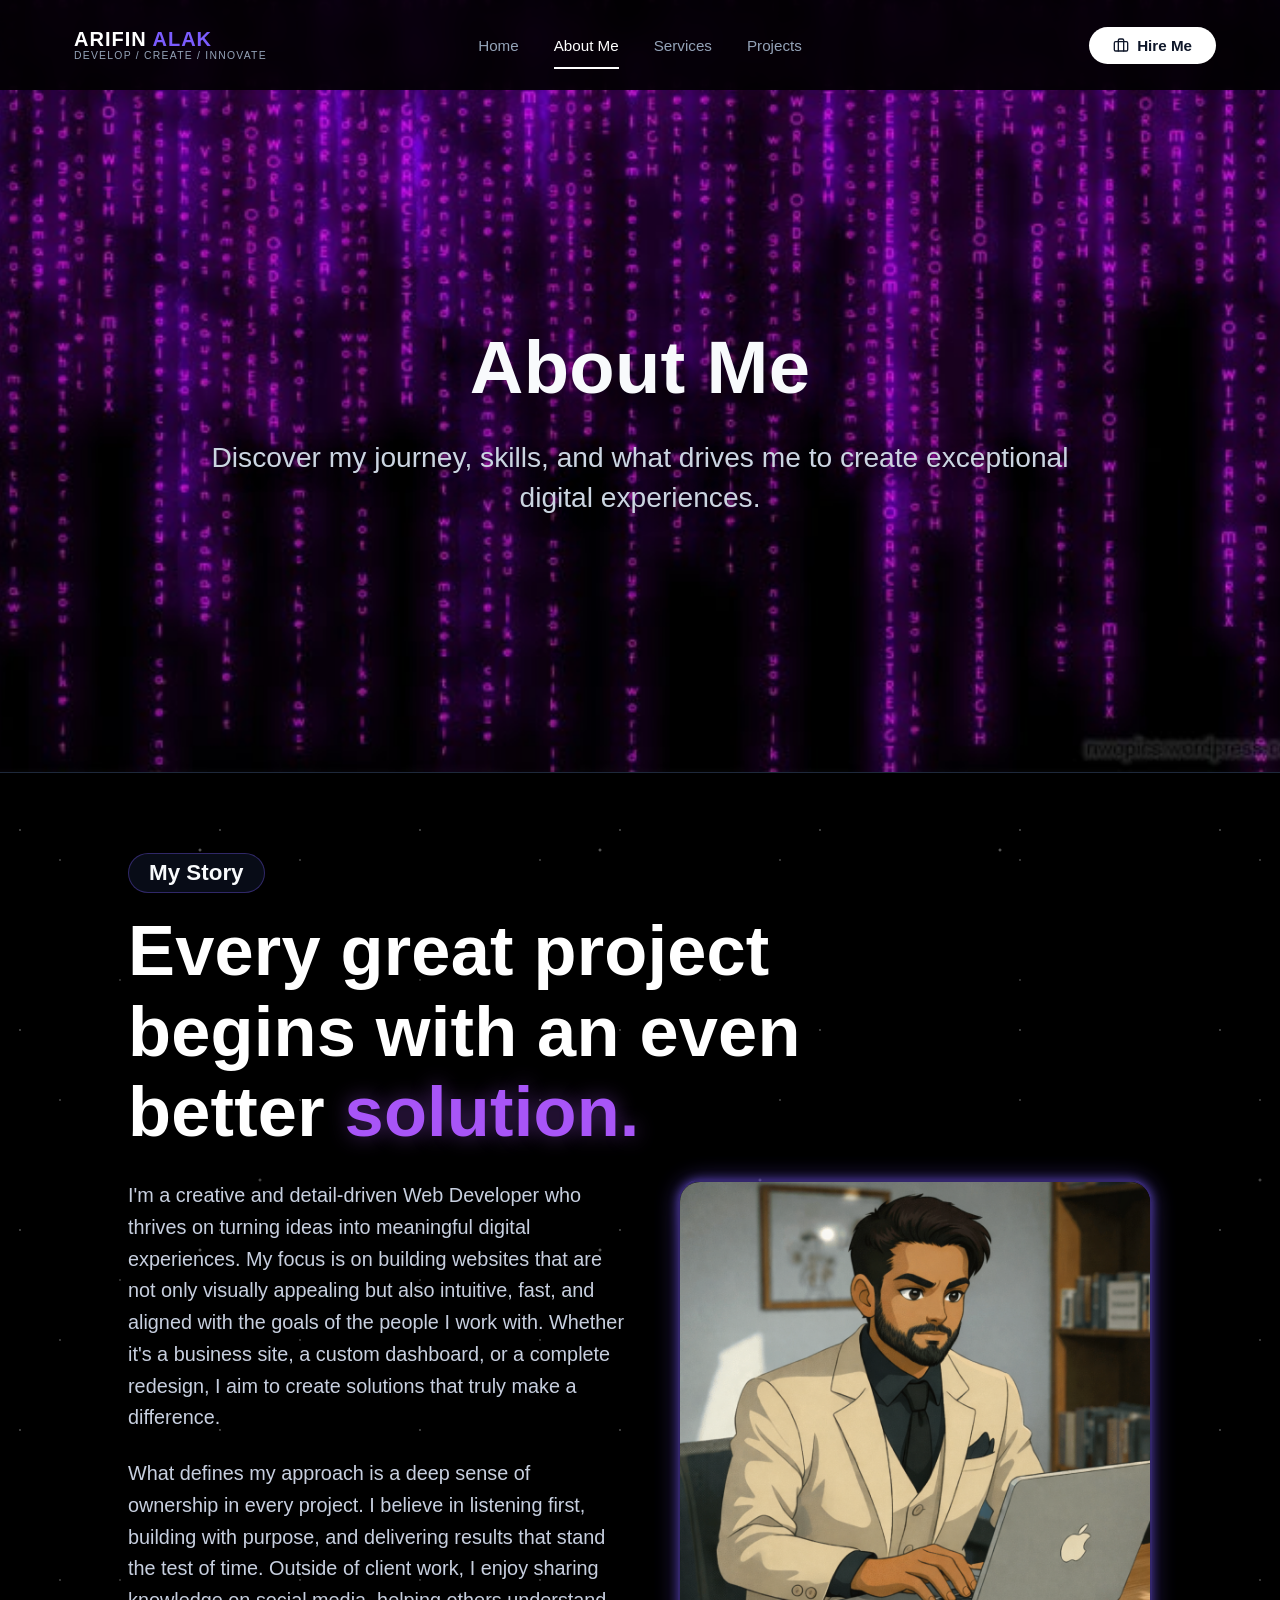
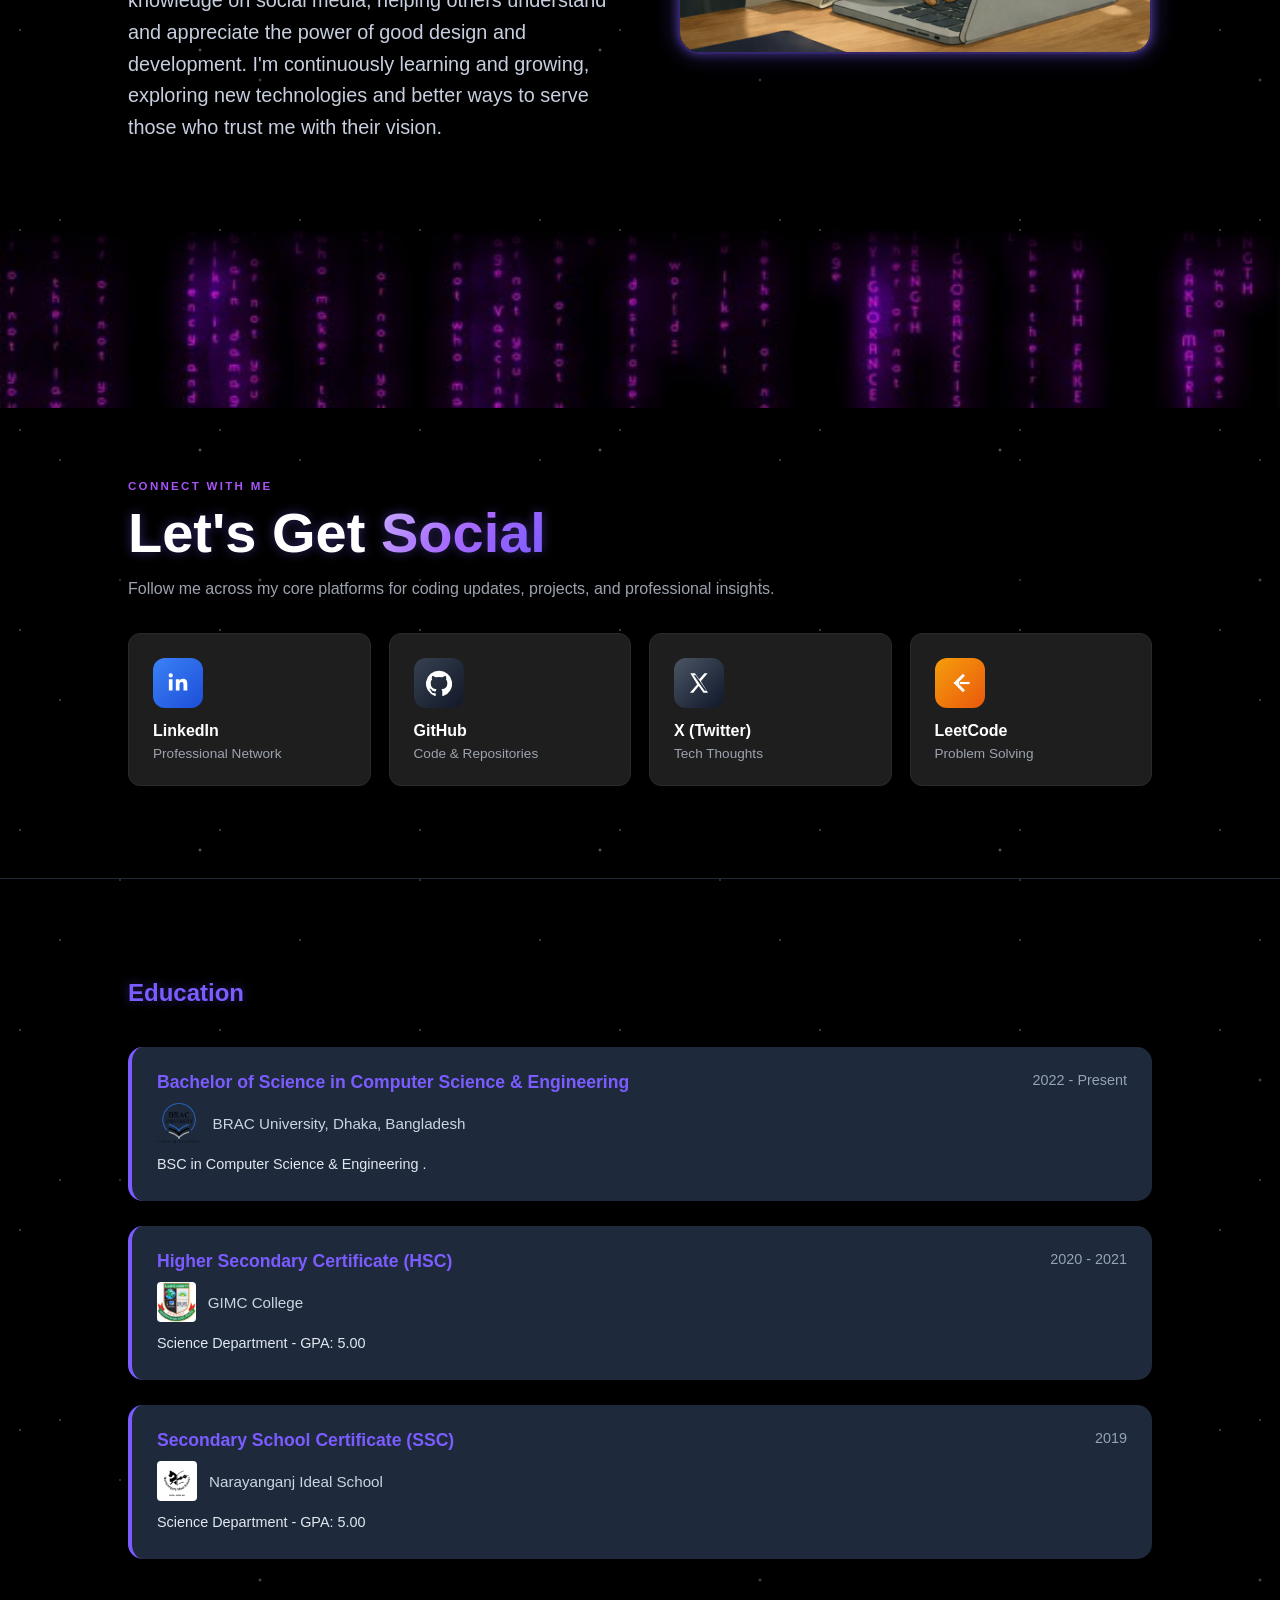
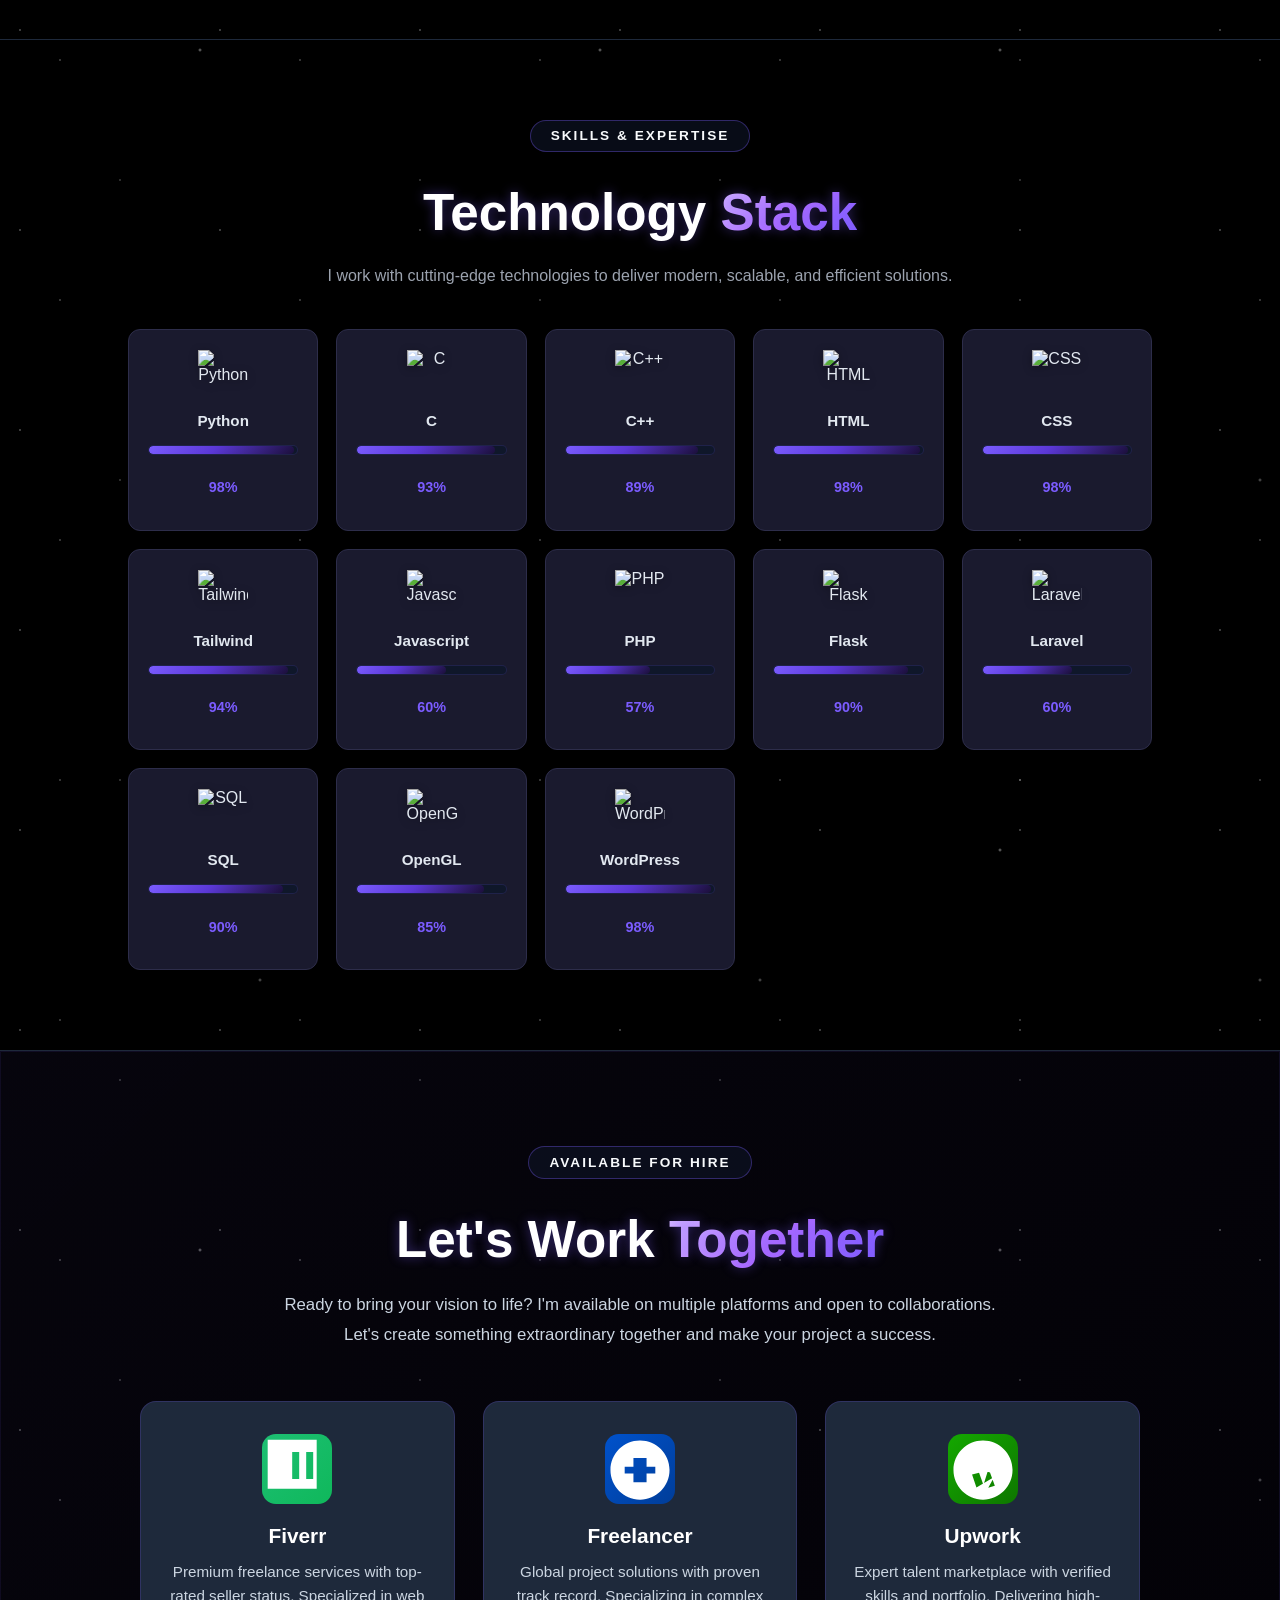
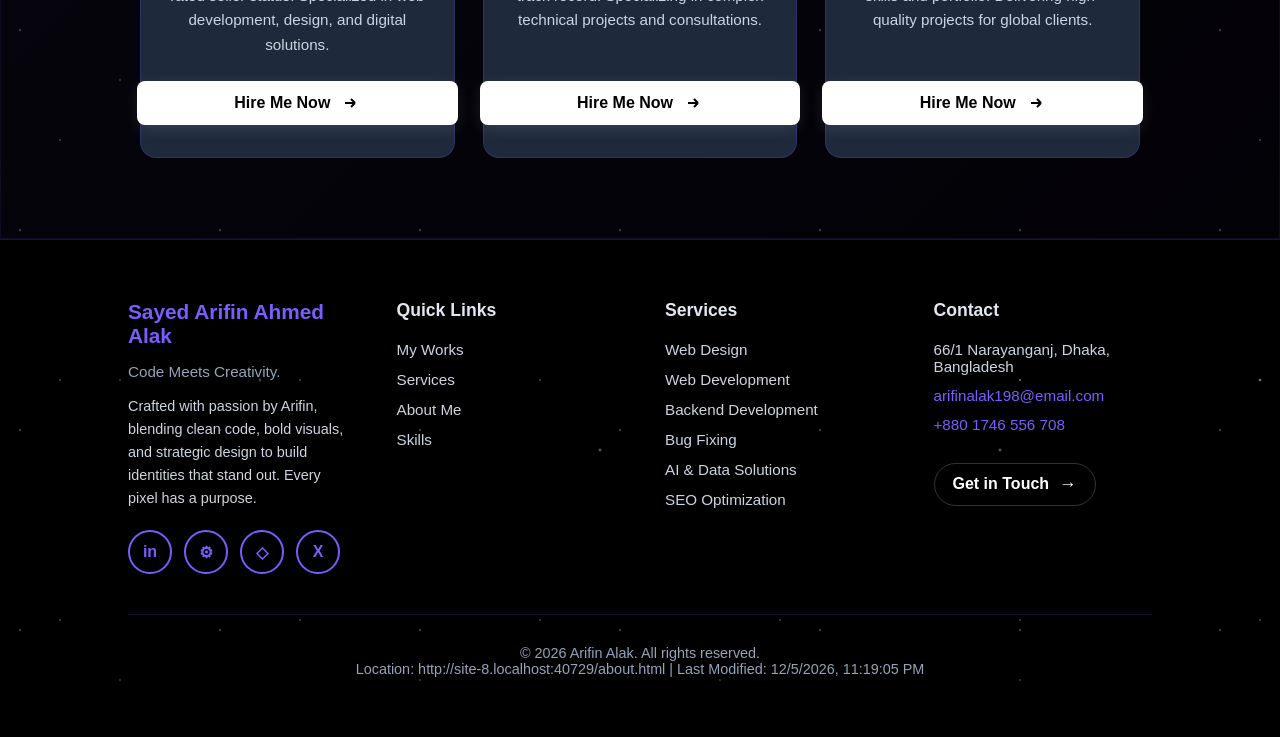
==== about.html @ c5093400 "About me Nav bar fix" ====
<!DOCTYPE html>
<html lang="en">
<head>
    <meta charset="UTF-8">
    <meta name="viewport" content="width=device-width, initial-scale=1.0">
    <title>About Me | Arifin Alak</title>
    <link rel="stylesheet" href="style.css">
</head>

<body>

<header>
    <div class="nav-container">
        <div class="nav-left">
            <a href="index.html" class="logo-link">
                    <div class="nav-brand-text">
                        <span class="nav-brand-name">ARIFIN <span style="color: var(--accent-1);">ALAK</span></span>
                        <span class="nav-brand-tagline">DEVELOP / CREATE / INNOVATE</span>
                    </div>
            </a>
        </div>
        <nav class="nav-center" id="main-nav">
            <a href="index.html#home">Home</a>
            <a href="about.html" class="active">About Me</a>
            <a href="index.html#services">Services</a>
            <a href="projects.html">Projects</a>
            <a href="https://www.fiverr.com/arifinalak" target="_blank" class="hire-me-btn mobile-hire-btn">
                <svg width="16" height="16" viewBox="0 0 24 24" fill="none" stroke="currentColor" stroke-width="2" stroke-linecap="round" stroke-linejoin="round"><rect x="2" y="7" width="20" height="14" rx="2" ry="2"></rect><path d="M16 21V5a2 2 0 0 0-2-2h-4a2 2 0 0 0-2 2v16"></path></svg>
                Hire Me
            </a>
        </nav>
        <div class="nav-right">
            <a href="https://www.fiverr.com/arifinalak" target="_blank" class="hire-me-btn">
                <svg width="16" height="16" viewBox="0 0 24 24" fill="none" stroke="currentColor" stroke-width="2" stroke-linecap="round" stroke-linejoin="round"><rect x="2" y="7" width="20" height="14" rx="2" ry="2"></rect><path d="M16 21V5a2 2 0 0 0-2-2h-4a2 2 0 0 0-2 2v16"></path></svg>
                Hire Me
            </a>
        </div>
        <button class="hamburger" id="hamburger" aria-label="Toggle menu">
            <span></span>
            <span></span>
            <span></span>
        </button>
    </div>
</header>

<section class="about-hero" id="about-hero">
    <div class="about-hero-content">
        <h1>About Me</h1>
        <p>Discover my journey, skills, and what drives me to create exceptional digital experiences.</p>
    </div>
</section>

<section class="about" id="about-page">
    <p class="story-label">My Story</p>
    <h2 class="story-title">Every great project begins with an even better <span class="story-highlight">solution.</span></h2>
    <div class="about-content">
        <div class="about-text">
            <p class="story-copy">I'm a creative and detail-driven Web Developer who thrives on turning ideas into meaningful digital experiences. My focus is on building websites that are not only visually appealing but also intuitive, fast, and aligned with the goals of the people I work with. Whether it's a business site, a custom dashboard, or a complete redesign, I aim to create solutions that truly make a difference.</p>

            <p class="story-copy">What defines my approach is a deep sense of ownership in every project. I believe in listening first, building with purpose, and delivering results that stand the test of time. Outside of client work, I enjoy sharing knowledge on social media, helping others understand and appreciate the power of good design and development. I'm continuously learning and growing, exploring new technologies and better ways to serve those who trust me with their vision.</p>
        </div>

        <div class="about-image">
            <img src="potfolio pic/about_me_pic.png" alt="About me">
        </div>
    </div>
</section>

<section id="social-links" class="social-links-section">
    <p class="social-links-subtitle">CONNECT WITH ME</p>
    <h2 class="social-links-heading">Let's Get <span class="social-links-highlight">Social</span></h2>
    <p class="social-links-description">Follow me across my core platforms for coding updates, projects, and professional insights.</p>

    <div class="social-links-grid">
        <a href="https://www.linkedin.com/in/sayed-arifin-ahmed-alak-68a205397/" target="_blank" rel="noopener noreferrer" class="social-link-card linkedin-link" aria-label="LinkedIn profile link">
            <span class="social-link-icon" aria-hidden="true">
                <svg viewBox="0 0 24 24" role="img" focusable="false">
                    <path d="M6.94 8.5H3.56V19h3.38V8.5zM5.25 7.03a1.96 1.96 0 1 0 0-3.92 1.96 1.96 0 0 0 0 3.92zM20.44 19h-3.38v-5.1c0-1.22-.02-2.79-1.7-2.79-1.7 0-1.96 1.33-1.96 2.7V19H10V8.5h3.24v1.43h.05c.45-.85 1.56-1.74 3.22-1.74 3.44 0 4.08 2.26 4.08 5.2V19z" />
                </svg>
            </span>
            <h3>LinkedIn</h3>
            <p>Professional Network</p>
        </a>

        <a href="https://github.com/arifinalak" target="_blank" rel="noopener noreferrer" class="social-link-card github-link" aria-label="GitHub profile link">
            <span class="social-link-icon" aria-hidden="true">
                <svg viewBox="0 0 24 24" role="img" focusable="false">
                    <path d="M12 .6a12 12 0 0 0-3.8 23.38c.6.12.82-.26.82-.58l-.01-2.04c-3.34.72-4.04-1.61-4.04-1.61-.54-1.39-1.34-1.76-1.34-1.76-1.1-.75.08-.74.08-.74 1.2.08 1.84 1.25 1.84 1.25 1.08 1.84 2.83 1.31 3.52 1 .11-.78.42-1.31.76-1.62-2.67-.3-5.47-1.33-5.47-5.92 0-1.31.46-2.37 1.24-3.2-.13-.3-.54-1.53.12-3.2 0 0 1.01-.32 3.3 1.23a11.3 11.3 0 0 1 6 0c2.28-1.55 3.3-1.22 3.3-1.22.66 1.66.25 2.89.12 3.2.77.83 1.24 1.89 1.24 3.2 0 4.6-2.8 5.61-5.48 5.91.43.37.81 1.1.81 2.24l-.01 3.31c0 .32.22.7.82.58A12 12 0 0 0 12 .6z" />
                </svg>
            </span>
            <h3>GitHub</h3>
            <p>Code & Repositories</p>
        </a>

        <a href="https://x.com/AlakArifin198" target="_blank" rel="noopener noreferrer" class="social-link-card x-link" aria-label="X Twitter profile link">
            <span class="social-link-icon" aria-hidden="true">
                <svg viewBox="0 0 24 24" role="img" focusable="false">
                    <path d="M4 3h4.2l4 5.6L17 3h3l-6.3 7.3L20.3 21h-4.2l-4.4-6.2L6.7 21H3.6l6.7-7.7L4 3zm3.1 1.8 10 14.4h1.9L9 4.8H7.1z" />
                </svg>
            </span>
            <h3>X (Twitter)</h3>
            <p>Tech Thoughts</p>
        </a>

        <a href="https://leetcode.com/u/arifinalak/" target="_blank" rel="noopener noreferrer" class="social-link-card leetcode-link" aria-label="LeetCode profile link">
            <span class="social-link-icon" aria-hidden="true">
                <svg viewBox="0 0 24 24" role="img" focusable="false">
                    <path d="M14.7 3.4 8.1 10a2.8 2.8 0 0 0 0 4l6.6 6.6 1.9-1.9-6.6-6.6a.15.15 0 0 1 0-.2l6.6-6.6-1.9-1.9z" />
                    <path d="M20.9 11H12v2h8.9v-2z" />
                    <path d="M7.1 13a1 1 0 0 1 0-2h4.2v2H7.1z" />
                </svg>
            </span>
            <h3>LeetCode</h3>
            <p>Problem Solving</p>
        </a>
    </div>
</section>

<section id="education">
    <h2>Education</h2>
    
    <div class="education-container">
        <div class="education-item">
            <div class="education-header">
                <h3>Bachelor of Science in Computer Science & Engineering</h3>
                <span class="education-year">2022 - Present</span>
            </div>
            <div class="education-institution-wrapper">
                <img src="potfolio pic/bracu_logo.png" alt="BRAC University Logo" class="university-logo">
                <p class="education-institution">BRAC University, Dhaka, Bangladesh</p>
            </div>
            <p class="education-description">BSC in Computer Science & Engineering .</p>
        </div>
        
        <div class="education-item">
            <div class="education-header">
                <h3>Higher Secondary Certificate (HSC)</h3>
                <span class="education-year">2020 - 2021</span>
            </div>
            <div class="education-institution-wrapper">
                <img src="potfolio pic/gimc logo.jpg" alt="GIMC College Logo" class="university-logo">
                <p class="education-institution">GIMC College</p>
            </div>
            <p class="education-description">Science Department - GPA: 5.00</p>
        </div>
        
        <div class="education-item">
            <div class="education-header">
                <h3>Secondary School Certificate (SSC)</h3>
                <span class="education-year">2019</span>
            </div>
            <div class="education-institution-wrapper">
                <img src="potfolio pic/narayanganj ideal school logo.png" alt="Narayanganj Ideal School Logo" class="university-logo">
                <p class="education-institution">Narayanganj Ideal School</p>
            </div>
            <p class="education-description">Science Department - GPA: 5.00</p>
        </div>
    </div>
</section>

<section class="tech-stack-section">
    <p class="tech-stack-subtitle">Skills & Expertise</p>
    <h2 class="tech-stack-heading">Technology <span class="stack-highlight">Stack</span></h2>
    <p class="tech-stack-description">I work with cutting-edge technologies to deliver modern, scalable, and efficient solutions.</p>
    
    <div class="tech-stack-grid">
        <div class="tech-stack-card">
            <img src="https://cdn.jsdelivr.net/gh/devicons/devicon/icons/python/python-original.svg" alt="Python" class="tech-icon-img">
            <p class="tech-name">Python</p>
            <div class="tech-progress-bar">
                <div class="tech-progress-fill python-98"></div>
            </div>
            <p class="tech-percentage">98%</p>
        </div>
        
        <div class="tech-stack-card">
            <img src="https://cdn.jsdelivr.net/gh/devicons/devicon/icons/c/c-original.svg" alt="C" class="tech-icon-img">
            <p class="tech-name">C</p>
            <div class="tech-progress-bar">
                <div class="tech-progress-fill c-93"></div>
            </div>
            <p class="tech-percentage">93%</p>
        </div>
        
        <div class="tech-stack-card">
            <img src="https://cdn.jsdelivr.net/gh/devicons/devicon/icons/cplusplus/cplusplus-original.svg" alt="C++" class="tech-icon-img">
            <p class="tech-name">C++</p>
            <div class="tech-progress-bar">
                <div class="tech-progress-fill cpp-89"></div>
            </div>
            <p class="tech-percentage">89%</p>
        </div>
        
        <div class="tech-stack-card">
            <img src="https://cdn.jsdelivr.net/gh/devicons/devicon/icons/html5/html5-original.svg" alt="HTML" class="tech-icon-img">
            <p class="tech-name">HTML</p>
            <div class="tech-progress-bar">
                <div class="tech-progress-fill html-98"></div>
            </div>
            <p class="tech-percentage">98%</p>
        </div>
        
        <div class="tech-stack-card">
            <img src="https://cdn.jsdelivr.net/gh/devicons/devicon/icons/css3/css3-original.svg" alt="CSS" class="tech-icon-img">
            <p class="tech-name">CSS</p>
            <div class="tech-progress-bar">
                <div class="tech-progress-fill css-98"></div>
            </div>
            <p class="tech-percentage">98%</p>
        </div>
        
        <div class="tech-stack-card">
            <img src="https://cdn.jsdelivr.net/gh/devicons/devicon/icons/tailwindcss/tailwindcss-original.svg" alt="Tailwind" class="tech-icon-img">
            <p class="tech-name">Tailwind</p>
            <div class="tech-progress-bar">
                <div class="tech-progress-fill tailwind-94"></div>
            </div>
            <p class="tech-percentage">94%</p>
        </div>
        
        <div class="tech-stack-card">
            <img src="https://cdn.jsdelivr.net/gh/devicons/devicon/icons/javascript/javascript-original.svg" alt="Javascript" class="tech-icon-img">
            <p class="tech-name">Javascript</p>
            <div class="tech-progress-bar">
                <div class="tech-progress-fill javascript-60"></div>
            </div>
            <p class="tech-percentage">60%</p>
        </div>
        
        <div class="tech-stack-card">
            <img src="https://cdn.jsdelivr.net/gh/devicons/devicon/icons/php/php-original.svg" alt="PHP" class="tech-icon-img">
            <p class="tech-name">PHP</p>
            <div class="tech-progress-bar">
                <div class="tech-progress-fill php-57"></div>
            </div>
            <p class="tech-percentage">57%</p>
        </div>
        
        <div class="tech-stack-card">
            <img src="https://cdn.jsdelivr.net/gh/devicons/devicon/icons/flask/flask-original.svg" alt="Flask" class="tech-icon-img">
            <p class="tech-name">Flask</p>
            <div class="tech-progress-bar">
                <div class="tech-progress-fill flask-90"></div>
            </div>
            <p class="tech-percentage">90%</p>
        </div>
        
        <div class="tech-stack-card">
            <img src="https://cdn.jsdelivr.net/gh/devicons/devicon/icons/laravel/laravel-plain.svg" alt="Laravel" class="tech-icon-img">
            <p class="tech-name">Laravel</p>
            <div class="tech-progress-bar">
                <div class="tech-progress-fill laravel-60"></div>
            </div>
            <p class="tech-percentage">60%</p>
        </div>
        
        <div class="tech-stack-card">
            <img src="https://cdn.jsdelivr.net/gh/devicons/devicon/icons/mysql/mysql-original.svg" alt="SQL" class="tech-icon-img">
            <p class="tech-name">SQL</p>
            <div class="tech-progress-bar">
                <div class="tech-progress-fill sql-90"></div>
            </div>
            <p class="tech-percentage">90%</p>
        </div>
        
        <div class="tech-stack-card">
            <img src="https://cdn.jsdelivr.net/gh/devicons/devicon/icons/opengl/opengl-original.svg" alt="OpenGL" class="tech-icon-img">
            <p class="tech-name">OpenGL</p>
            <div class="tech-progress-bar">
                <div class="tech-progress-fill opengl-85"></div>
            </div>
            <p class="tech-percentage">85%</p>
        </div>
        
        <div class="tech-stack-card">
            <img src="https://cdn.jsdelivr.net/gh/devicons/devicon/icons/wordpress/wordpress-original.svg" alt="WordPress" class="tech-icon-img">
            <p class="tech-name">WordPress</p>
            <div class="tech-progress-bar">
                <div class="tech-progress-fill wordpress-98"></div>
            </div>
            <p class="tech-percentage">98%</p>
        </div>
    </div>
</section>

<section class="hire-section">
    <div class="hire-content">
        <p class="hire-badge">Available for Hire</p>
        <h2 class="hire-heading">Let's Work <span class="hire-highlight">Together</span></h2>
        <p class="hire-description">Ready to bring your vision to life? I'm available on multiple platforms and open to collaborations. Let's create something extraordinary together and make your project a success.</p>
        
        <div class="hire-platforms-grid">
            <div class="platform-card">
                <div class="platform-icon fiverr-icon">
                    <svg viewBox="0 0 128 128" xmlns="http://www.w3.org/2000/svg">
                        <path fill="currentColor" d="M32 36h16v62H32V36zm48 0h-16v62h16V36zm32 0h-16v62h16V36zM8 8h112v112H8V8z" transform="translate(4 4) scale(0.8)"/>
                    </svg>
                </div>
                <h3>Fiverr</h3>
                <p>Premium freelance services with top-rated seller status. Specialized in web development, design, and digital solutions.</p>
                <a href="https://www.fiverr.com/arifinalak" target="_blank" rel="noopener noreferrer" class="hire-btn">
                    <span>Hire Me Now</span>
                    <svg width="20" height="20" viewBox="0 0 20 20" fill="none" stroke="currentColor"><path d="M5 10h10M15 10l-4-4M15 10l-4 4"/></svg>
                </a>
            </div>
            
            <div class="platform-card">
                <div class="platform-icon freelancer-icon">
                    <svg viewBox="0 0 128 128" xmlns="http://www.w3.org/2000/svg">
                        <path fill="currentColor" d="M64 12C34 12 10 36 10 66c0 30 24 54 54 54s54-24 54-54c0-30-24-54-54-54zm28 60h-16v16H52v-16H36V60h16V44h24v16h16v12z"/>
                    </svg>
                </div>
                <h3>Freelancer</h3>
                <p>Global project solutions with proven track record. Specializing in complex technical projects and consultations.</p>
                <a href="https://www.freelancer.com/u/arifinalak" target="_blank" rel="noopener noreferrer" class="hire-btn">
                    <span>Hire Me Now</span>
                    <svg width="20" height="20" viewBox="0 0 20 20" fill="none" stroke="currentColor"><path d="M5 10h10M15 10l-4-4M15 10l-4 4"/></svg>
                </a>
            </div>
            
            <div class="platform-card">
                <div class="platform-icon upwork-icon">
                    <svg viewBox="0 0 128 128" xmlns="http://www.w3.org/2000/svg">
                        <path fill="currentColor" d="M64 12C34.2 12 10 36.2 10 66s24.2 54 54 54 54-24.2 54-54-24.2-54-54-54zm20.4 66.8L52 98l-8-24 12.8-3.2 8 22.4 7.6-24.4 4.4 1.6 8.8 24-12 4zm-8-28.8c-5.6 0-10 4.4-10 10s4.4 10 10 10 10-4.4 10-10-4.4-10-10-10z"/>
                    </svg>
                </div>
                <h3>Upwork</h3>
                <p>Expert talent marketplace with verified skills and portfolio. Delivering high-quality projects for global clients.</p>
                <a href="https://www.upwork.com/freelancers/arifinalak" target="_blank" rel="noopener noreferrer" class="hire-btn">
                    <span>Hire Me Now</span>
                    <svg width="20" height="20" viewBox="0 0 20 20" fill="none" stroke="currentColor"><path d="M5 10h10M15 10l-4-4M15 10l-4 4"/></svg>
                </a>
            </div>
        </div>
    </div>
</section>

<footer>
    <div class="footer-content">
        <div class="footer-section">
            <h3>Sayed Arifin Ahmed Alak</h3>
            <p class="tagline">Code Meets Creativity.</p>
            <p class="about-text">Crafted with passion by Arifin, blending clean code, bold visuals, and strategic design to build identities that stand out. Every pixel has a purpose.</p>
            <div class="social-icons">
                <a href="https://www.linkedin.com/in/sayed-arifin-ahmed-alak-68a205397/" target="_blank" rel="noopener noreferrer" class="social-icon" title="LinkedIn">in</a>
                <a href="https://github.com/arifinalak" target="_blank" rel="noopener noreferrer" class="social-icon" title="GitHub">⚙</a>
                <a href="https://leetcode.com/u/arifinalak/" target="_blank" rel="noopener noreferrer" class="social-icon" title="LeetCode">◇</a>
                <a href="https://x.com/AlakArifin198" target="_blank" rel="noopener noreferrer" class="social-icon" title="X (Twitter)">X</a>
            </div>
        </div>

        <div class="footer-section">
            <h4>Quick Links</h4>
            <ul class="footer-links">
                <li><a href="projects.html">My Works</a></li>
                <li><a href="index.html#services">Services</a></li>
                <li><a href="about.html">About Me</a></li>
                <li><a href="index.html#skills">Skills</a></li>
            </ul>
        </div>

        <div class="footer-section">
            <h4>Services</h4>
            <ul class="footer-links">
                <li><a href="index.html#services">Web Design</a></li>
                <li><a href="index.html#services">Web Development</a></li>
                <li><a href="index.html#services">Backend Development</a></li>
                <li><a href="index.html#services">Bug Fixing</a></li>
                <li><a href="index.html#services">AI & Data Solutions</a></li>
                <li><a href="index.html#services">SEO Optimization</a></li>
            </ul>
        </div>

        <div class="footer-section">
            <h4>Contact</h4>
            <ul class="contact-info">
                <li>66/1 Narayanganj, Dhaka, Bangladesh</li>
                <li><a href="mailto:arifinalak198@email.com">arifinalak198@email.com</a></li>
                <li><a href="tel:+8801746556708">+880 1746 556 708</a></li>
            </ul>
            <a href="https://docs.google.com/forms/d/e/1FAIpQLSdO59KS2FkeB6CDlVoBrFqivbtxR3UzDHF6E8eAf1m6Abv9Ew/viewform?usp=publish-editor" class="get-in-touch">Get in Touch <span class="arrow">→</span></a>
        </div>
    </div>

    <div class="footer-bottom">
        <p>© 2026 Arifin Alak. All rights reserved.</p>
        <p id="page-meta"></p>
    </div>
</footer>

<script src="js/script.js"></script>

</body>
</html>
---- style.css ----
:root {
    --accent-1: #7b5cff;
    --accent-2: #5b38d6;
    --accent-3: #1b0f3b;
    --accent-gradient: linear-gradient(135deg, var(--accent-1) 0%, var(--accent-2) 45%, var(--accent-3) 100%);
    --accent-gloss: 0 0 10px rgba(123, 92, 255, 0.65), 0 0 24px rgba(123, 92, 255, 0.45);
}

body {
    margin: 0;
    font-family: 'Segoe UI', sans-serif;
    background-color: #000000;
    background-image:
        radial-gradient(1px 1px at 20px 30px, rgba(255, 255, 255, 0.8), transparent),
        radial-gradient(1px 1px at 120px 80px, rgba(255, 255, 255, 0.6), transparent),
        radial-gradient(1px 1px at 60px 140px, rgba(255, 255, 255, 0.7), transparent),
        radial-gradient(2px 2px at 200px 50px, rgba(255, 255, 255, 0.5), transparent),
        radial-gradient(2px 2px at 260px 180px, rgba(255, 255, 255, 0.4), transparent);
    background-size: 200px 200px, 300px 300px, 240px 240px, 400px 400px, 500px 500px;
    animation: starMove 60s linear infinite;
    color: #e2e8f0;
    scroll-behavior: smooth;
}

body.about-page-bg {
    background: url("potfolio pic/Purple Rain.jpg") center center / cover no-repeat fixed;
    font-size: 1.06rem;
}

h1,
h2 {
    color: var(--accent-1);
    text-shadow: 0 0 12px rgba(123, 92, 255, 0.4);
}

section {
    padding: 80px 10%;
    border-bottom: 1px solid #1e293b;
}


header {
    position: fixed;
    top: 0;
    width: 100%;
    z-index: 1000;
    background: rgba(0, 0, 0, 0.9);
    backdrop-filter: blur(10px);
    padding: 0;
}

.nav-container {
    display: flex;
    justify-content: space-between;
    align-items: center;
    max-width: 1400px;
    margin: 0 auto;
    padding: 0 5%;
    min-height: 90px;
}

.nav-left,
.nav-right {
    display: flex;
    flex: 1;
}

.nav-left {
    justify-content: flex-start;
}

.nav-right {
    justify-content: flex-end;
}

.logo-link {
    display: flex;
    align-items: center;
    text-decoration: none;
}

.nav-logo {
    height: 110px;
    width: auto;
    transition: transform 0.3s ease, filter 0.3s ease;
}

.nav-logo:hover {
    transform: scale(1.03);
    filter: drop-shadow(0 0 8px rgba(123, 92, 255, 0.5));
}

.nav-brand-text {
    display: flex;
    flex-direction: column;
    margin-left: 10px;
    gap: 2px;
}

.nav-brand-name {
    font-size: 1.25rem;
    font-weight: 800;
    color: #ffffff;
    letter-spacing: 0.05em;
    line-height: 1;
    animation: textGlow 2.5s ease-in-out infinite alternate;
}

@keyframes textGlow {
    0% {
        text-shadow: 0 0 4px rgba(123, 92, 255, 0.4), 0 0 10px rgba(123, 92, 255, 0.2);
    }

    100% {
        text-shadow: 0 0 8px rgba(123, 92, 255, 0.8), 0 0 20px rgba(123, 92, 255, 0.6), 0 0 30px rgba(123, 92, 255, 0.4);
    }
}

.nav-brand-tagline {
    font-size: 0.65rem;
    font-weight: 500;
    color: #94a3b8;
    letter-spacing: 0.12em;
    text-transform: uppercase;
    line-height: 1;
}

.nav-center {
    display: flex;
    justify-content: center;
    align-items: center;
    gap: 35px;
}

.nav-center a {
    color: #94a3b8;
    text-decoration: none;
    font-weight: 500;
    font-size: 0.95rem;
    transition: color 0.3s ease;
    position: relative;
    padding: 10px 0;
}

.nav-center a:hover,
.nav-center a.active {
    color: #ffffff;
}

.nav-center a::after {
    content: '';
    position: absolute;
    bottom: -5px;
    left: 0;
    width: 0;
    height: 2px;
    background-color: #ffffff;
    transition: width 0.3s ease;
}

.nav-center a.active::after,
.nav-center a:hover::after {
    width: 100%;
}

.hire-me-btn {
    display: flex;
    align-items: center;
    gap: 8px;
    background-color: #ffffff;
    color: #0f172a;
    padding: 10px 24px;
    border-radius: 999px;
    font-weight: 600;
    font-size: 0.95rem;
    text-decoration: none;
    transition: all 0.3s ease;
}

.hire-me-btn:hover {
    background-color: #e2e8f0;
    transform: translateY(-2px);
    box-shadow: 0 4px 12px rgba(255, 255, 255, 0.15);
}

nav a:hover {
    color: white;
    text-shadow: var(--accent-gloss);
}

.hero {
    height: 100vh;
    display: flex;
    justify-content: center;
    align-items: center;
    flex-direction: column;
    text-align: center;
    padding-top: 140px;
    gap: 18px;
}

/* Status badge */
.hero-badge {
    display: inline-flex;
    align-items: center;
    gap: 8px;
    border: 1px solid rgba(255, 255, 255, 0.2);
    background: rgba(255, 255, 255, 0.05);
    color: #e2e8f0;
    font-size: 0.85rem;
    font-weight: 500;
    padding: 8px 18px;
    border-radius: 999px;
    letter-spacing: 0.02em;
}

.hero-badge-dot {
    width: 8px;
    height: 8px;
    background: #22c55e;
    border-radius: 50%;
    animation: pulse-dot 2s infinite;
    flex-shrink: 0;
}

@keyframes pulse-dot {

    0%,
    100% {
        box-shadow: 0 0 0 0 rgba(34, 197, 94, 0.6);
    }

    50% {
        box-shadow: 0 0 0 6px rgba(34, 197, 94, 0);
    }
}

/* Main heading */
.hero-heading {
    font-size: clamp(2rem, 5vw, 3.8rem);
    font-weight: 800;
    color: #ffffff;
    line-height: 1.15;
    margin: 0;
    text-shadow: none;
}

.hero-name {
    background: linear-gradient(135deg, #a855f7 0%, #7b5cff 100%);
    -webkit-background-clip: text;
    background-clip: text;
    -webkit-text-fill-color: transparent;
}

/* Typewriter subtitle */
.hero-subtitle {
    font-size: clamp(1rem, 2.5vw, 1.3rem);
    color: #94a3b8;
    font-weight: 500;
    margin: 0;
}

.hero-typewriter {
    color: #a855f7;
    font-weight: 700;
    border-right: 2px solid #a855f7;
    padding-right: 3px;
    animation: blink-cursor 0.75s step-end infinite;
}

@keyframes blink-cursor {

    from,
    to {
        border-color: transparent;
    }

    50% {
        border-color: #a855f7;
    }
}

/* Description */
.hero-desc {
    color: #94a3b8;
    font-size: clamp(0.9rem, 2vw, 1.05rem);
    line-height: 1.7;
    max-width: 560px;
    margin: 0;
}

/* CTA buttons */
.hero-cta {
    display: flex;
    align-items: center;
    gap: 16px;
    flex-wrap: wrap;
    justify-content: center;
    margin-top: 8px;
}

.hero-btn-primary {
    display: inline-flex;
    align-items: center;
    gap: 8px;
    background: #ffffff;
    color: #0f172a;
    font-weight: 700;
    font-size: 0.95rem;
    padding: 14px 28px;
    border-radius: 999px;
    text-decoration: none;
    transition: all 0.3s ease;
}

.hero-btn-primary:hover {
    background: #e2e8f0;
    transform: translateY(-2px);
    box-shadow: 0 8px 20px rgba(255, 255, 255, 0.15);
}

.hero-btn-secondary {
    display: inline-flex;
    align-items: center;
    gap: 8px;
    background: transparent;
    color: #e2e8f0;
    font-weight: 600;
    font-size: 0.95rem;
    padding: 14px 24px;
    border-radius: 999px;
    text-decoration: none;
    border: 1px solid rgba(255, 255, 255, 0.2);
    transition: all 0.3s ease;
}

.hero-btn-secondary:hover {
    background: rgba(255, 255, 255, 0.08);
    border-color: rgba(255, 255, 255, 0.4);
    transform: translateY(-2px);
}

/* ── Marquee Strips ───────────────────────────── */
.marquee-section {
    position: relative;
    width: 100%;
    height: 220px;
    overflow: hidden;
    pointer-events: none;
    z-index: 1;
    margin: 20px 0;
}

.marquee-track {
    position: absolute;
    width: 140%;
    left: -20%;
    padding: 18px 0;
    overflow: hidden;
}

.track-white {
    background: #ffffff;
    top: 50%;
    transform: translateY(-80%) rotate(-6deg);
}

.track-purple {
    background: #7b2ff7;
    top: 50%;
    transform: translateY(20%) rotate(6deg);
}

.marquee-inner {
    display: flex;
    width: max-content;
    animation: marquee-left 20s linear infinite;
}

.marquee-reverse {
    animation: marquee-right 20s linear infinite;
}

/* Scroll reversal classes */
.marquee-inner.scrolled-down {
    animation-direction: reverse;
}

.marquee-reverse.scrolled-down {
    animation-direction: normal;
}

.marquee-inner span {
    white-space: nowrap;
    padding-right: 40px;
    font-size: 1.3rem;
    font-weight: 900;
    letter-spacing: 0.06em;
    text-transform: uppercase;
}

.track-white .marquee-inner span {
    color: #0f172a;
}

.track-purple .marquee-inner span {
    color: #ffffff;
}

@keyframes marquee-left {
    0% {
        transform: translateX(0);
    }

    100% {
        transform: translateX(-50%);
    }
}

@keyframes marquee-right {
    0% {
        transform: translateX(-50%);
    }

    100% {
        transform: translateX(0);
    }
}

/* ── Process / How I Work Section ──────────────── */
.process-section {
    padding: 100px 6%;
    background: #080d1a;
}

.process-header {
    text-align: center;
    max-width: 640px;
    margin: 0 auto 56px;
}

.process-badge {
    display: inline-block;
    border: 1px solid rgba(255, 255, 255, 0.2);
    color: #e2e8f0;
    font-size: 0.8rem;
    font-weight: 500;
    padding: 6px 16px;
    border-radius: 999px;
    margin-bottom: 16px;
}

.process-title {
    font-size: clamp(2rem, 4vw, 3rem);
    font-weight: 800;
    color: #ffffff;
    margin: 0 0 16px;
}

.process-highlight {
    color: #7b2ff7;
}

.process-subtitle {
    color: #64748b;
    font-size: 0.95rem;
    line-height: 1.7;
    margin: 0;
}

/* Timeline */
.process-timeline {
    position: relative;
    display: flex;
    align-items: center;
    justify-content: center;
    gap: 0;
    margin-bottom: 48px;
}

.timeline-line {
    position: absolute;
    left: 50%;
    transform: translateX(-50%);
    width: 70%;
    height: 2px;
    background: rgba(255, 255, 255, 0.1);
    z-index: 0;
}

.timeline-step {
    position: relative;
    z-index: 1;
    width: 48px;
    height: 48px;
    border-radius: 50%;
    border: 2px solid rgba(255, 255, 255, 0.15);
    background: #000000;
    color: #64748b;
    font-size: 0.8rem;
    font-weight: 700;
    cursor: pointer;
    transition: all 0.3s ease;
    flex-shrink: 0;
    margin: 0 24px;
}

.timeline-step:hover {
    border-color: #7b2ff7;
    color: #ffffff;
}

.timeline-step.active {
    background: #7b2ff7;
    border-color: #7b2ff7;
    color: #ffffff;
    box-shadow: 0 0 20px rgba(123, 47, 247, 0.5);
}

/* Cards Row */
.process-cards {
    display: grid;
    grid-template-columns: 1fr 1fr;
    gap: 20px;
    max-width: 960px;
    margin: 0 auto;
}

/* Left detail card */
.process-detail-card {
    background: rgba(255, 255, 255, 0.03);
    border: 1px solid rgba(255, 255, 255, 0.08);
    border-radius: 20px;
    padding: 28px;
    display: flex;
    flex-direction: column;
    gap: 14px;
}

.process-card-tag-row {
    display: flex;
    align-items: center;
    gap: 12px;
}

.process-step-num {
    width: 34px;
    height: 34px;
    border-radius: 50%;
    background: #7b2ff7;
    color: #fff;
    font-size: 0.75rem;
    font-weight: 700;
    display: flex;
    align-items: center;
    justify-content: center;
    flex-shrink: 0;
}

.process-card-tag {
    font-size: 0.7rem;
    font-weight: 700;
    letter-spacing: 0.1em;
    color: #64748b;
    text-transform: uppercase;
}

.process-card-title {
    font-size: 1.5rem;
    font-weight: 800;
    color: #ffffff;
    margin: 0;
}

.process-card-desc {
    color: #94a3b8;
    font-size: 0.9rem;
    line-height: 1.7;
    margin: 0;
}

.process-card-list {
    list-style: none;
    padding: 0;
    margin: 0;
    display: flex;
    flex-direction: column;
    gap: 8px;
}

.process-card-list li {
    display: flex;
    align-items: center;
    gap: 10px;
    color: #94a3b8;
    font-size: 0.88rem;
}

.process-card-list li::before {
    content: '▸';
    color: #7b2ff7;
    font-size: 0.75rem;
    flex-shrink: 0;
}

.process-outcome {
    margin-top: auto;
    padding-top: 16px;
    border-top: 1px solid rgba(255, 255, 255, 0.07);
    display: flex;
    flex-direction: column;
    gap: 4px;
}

.outcome-label {
    font-size: 0.62rem;
    font-weight: 700;
    letter-spacing: 0.12em;
    color: #64748b;
    text-transform: uppercase;
}

.outcome-text {
    font-size: 0.95rem;
    font-weight: 700;
    color: #ffffff;
}

/* Right visual card */
.process-visual-card {
    position: relative;
    border-radius: 20px;
    overflow: hidden;
    min-height: 360px;
    border: 1px solid rgba(255, 255, 255, 0.08);
}

.process-visual-bg {
    position: absolute;
    inset: 0;
    background: linear-gradient(135deg, #1e1b4b 0%, #4c1d95 40%, #1e1b4b 100%);
    transition: background 0.5s ease;
}

.process-visual-overlay {
    position: absolute;
    inset: 0;
    background: linear-gradient(to top, rgba(0, 0, 0, 0.85) 0%, rgba(0, 0, 0, 0.2) 60%, transparent 100%);
    padding: 28px;
    display: flex;
    flex-direction: column;
    justify-content: flex-end;
    gap: 6px;
    z-index: 1;
}

.process-visual-tag {
    font-size: 0.7rem;
    font-weight: 700;
    letter-spacing: 0.12em;
    color: rgba(255, 255, 255, 0.6);
    text-transform: uppercase;
}

.process-visual-num {
    font-size: 2.5rem;
    font-weight: 900;
    color: #ffffff;
    line-height: 1;
}

.process-visual-title {
    font-size: 1.4rem;
    font-weight: 800;
    color: #ffffff;
}

.process-visual-desc {
    color: rgba(255, 255, 255, 0.65);
    font-size: 0.85rem;
    line-height: 1.6;
    margin: 0;
}

@media (max-width: 768px) {
    .process-cards {
        grid-template-columns: 1fr;
    }

    .timeline-step {
        margin: 0 10px;
        width: 38px;
        height: 38px;
        font-size: 0.7rem;
    }

    .timeline-line {
        width: 85%;
    }
}

/* ── Featured Projects Section ──────────────────── */
.featured-projects {
    padding: 100px 6%;
    background: #080d1a;
    overflow: hidden;
}

.fp-top-bar {
    display: flex;
    justify-content: space-between;
    align-items: flex-end;
    margin-bottom: 40px;
}

.fp-header {
    max-width: 600px;
}

.fp-badge {
    display: inline-block;
    border: 1px solid rgba(255, 255, 255, 0.2);
    color: #e2e8f0;
    font-size: 0.8rem;
    font-weight: 500;
    padding: 6px 16px;
    border-radius: 999px;
    margin-bottom: 16px;
}

.fp-title {
    font-size: clamp(2rem, 4vw, 3rem);
    font-weight: 800;
    color: #ffffff;
    margin: 0 0 16px;
}

.fp-highlight {
    color: #7b2ff7;
}

.fp-subtitle {
    color: #64748b;
    font-size: 0.95rem;
    line-height: 1.7;
    margin: 0;
}

.fp-nav-buttons {
    display: flex;
    gap: 12px;
}

.fp-btn {
    width: 44px;
    height: 44px;
    border-radius: 50%;
    border: 1px solid rgba(255, 255, 255, 0.1);
    background: transparent;
    color: #ffffff;
    cursor: pointer;
    display: flex;
    align-items: center;
    justify-content: center;
    transition: all 0.3s ease;
}

.fp-btn:hover {
    background: rgba(255, 255, 255, 0.05);
    border-color: rgba(255, 255, 255, 0.3);
}

.fp-carousel-wrapper {
    margin: 0 -6%;
    padding: 0 6%;
    overflow-x: auto;
    scroll-behavior: smooth;
    scroll-snap-type: x mandatory;
    scrollbar-width: none;
    /* Firefox */
}

.fp-carousel-wrapper::-webkit-scrollbar {
    display: none;
    /* Chrome/Safari */
}

.fp-carousel-track {
    display: flex;
    gap: 24px;
    padding-bottom: 24px;
}

.fp-card {
    flex: 0 0 380px;
    scroll-snap-align: start;
    background: rgba(255, 255, 255, 0.02);
    border: 1px solid rgba(255, 255, 255, 0.08);
    border-radius: 20px;
    overflow: hidden;
    display: flex;
    flex-direction: column;
    transition: transform 0.3s ease;
}

.fp-card:hover {
    transform: translateY(-5px);
}

.fp-card-image {
    height: 200px;
    position: relative;
    padding: 20px;
    display: flex;
    align-items: flex-start;
    justify-content: space-between;
}

.fp-card-top {
    display: flex;
    justify-content: space-between;
    width: 100%;
}

.fp-year,
.fp-category {
    background: rgba(0, 0, 0, 0.5);
    backdrop-filter: blur(4px);
    border: 1px solid rgba(255, 255, 255, 0.1);
    color: #ffffff;
    font-size: 0.75rem;
    font-weight: 600;
    padding: 6px 12px;
    border-radius: 999px;
    display: flex;
    align-items: center;
    gap: 6px;
}

.fp-card-content {
    padding: 24px;
    display: flex;
    flex-direction: column;
    gap: 16px;
    flex-grow: 1;
}

.fp-featured-label {
    font-size: 0.7rem;
    font-weight: 700;
    letter-spacing: 0.12em;
    color: #ffffff;
    text-transform: uppercase;
}

.fp-title-row {
    display: flex;
    justify-content: space-between;
    align-items: center;
}

.fp-card-title {
    font-size: 1.4rem;
    font-weight: 800;
    color: #ffffff;
    margin: 0;
}

.fp-arrow-btn {
    width: 36px;
    height: 36px;
    border-radius: 50%;
    background: rgba(255, 255, 255, 0.05);
    border: 1px solid rgba(255, 255, 255, 0.1);
    color: #ffffff;
    display: flex;
    align-items: center;
    justify-content: center;
    text-decoration: none;
    transition: all 0.3s ease;
}

.fp-arrow-btn:hover {
    background: #ffffff;
    color: #0f172a;
}

.fp-card-desc {
    color: #94a3b8;
    font-size: 0.85rem;
    line-height: 1.6;
    margin: 0;
}

.fp-tech-tags {
    display: flex;
    gap: 8px;
    flex-wrap: wrap;
    margin-top: auto;
}

.fp-tech-tags span {
    background: rgba(255, 255, 255, 0.05);
    border: 1px solid rgba(255, 255, 255, 0.08);
    color: #cbd5e1;
    font-size: 0.7rem;
    font-weight: 600;
    padding: 4px 10px;
    border-radius: 999px;
}

.fp-view-btn {
    display: flex;
    justify-content: space-between;
    align-items: center;
    width: 100%;
    padding: 14px 20px;
    background: #ffffff;
    color: #0f172a;
    font-weight: 700;
    font-size: 0.9rem;
    border-radius: 999px;
    text-decoration: none;
    transition: all 0.3s ease;
    margin-top: 8px;
}

.fp-view-btn:hover {
    background: #e2e8f0;
}

.fp-footer {
    display: flex;
    flex-direction: column;
    align-items: center;
    gap: 24px;
    margin-top: 24px;
}

.fp-dots {
    display: flex;
    gap: 8px;
}

.fp-dot {
    width: 24px;
    height: 4px;
    border-radius: 2px;
    background: rgba(255, 255, 255, 0.2);
    cursor: pointer;
    transition: all 0.3s ease;
}

.fp-dot.active {
    background: #ffffff;
    width: 32px;
}

.fp-view-all-btn {
    display: inline-flex;
    padding: 12px 28px;
    background: #ffffff;
    color: #0f172a;
    font-weight: 700;
    font-size: 0.9rem;
    border-radius: 999px;
    text-decoration: none;
    transition: all 0.3s ease;
}

.fp-view-all-btn:hover {
    background: #e2e8f0;
    transform: translateY(-2px);
}

@media (max-width: 768px) {
    .fp-card {
        flex: 0 0 300px;
    }
}

/* ── Research & Ideas Section ───────────────────── */
.research-section {
    padding: 100px 6%;
    background: transparent;
    border-top: 1px solid rgba(255, 255, 255, 0.05);
}

.research-container {
    max-width: 1200px;
    margin: 0 auto;
    display: grid;
    grid-template-columns: 1fr 3fr;
    gap: 40px;
    align-items: stretch;
}

.research-sidebar {
    padding-top: 24px;
}

.research-badge {
    display: inline-block;
    border: 1px solid rgba(255, 255, 255, 0.2);
    color: #e2e8f0;
    font-size: 0.8rem;
    font-weight: 500;
    padding: 6px 16px;
    border-radius: 999px;
}

.research-content-box {
    background: rgba(255, 255, 255, 0.02);
    border: 1px solid rgba(255, 255, 255, 0.06);
    border-radius: 24px;
    padding: 60px;
    position: relative;
    overflow: hidden;
}

/* Subtle glow behind the box */
.research-content-box::before {
    content: '';
    position: absolute;
    top: -50%;
    left: -50%;
    width: 200%;
    height: 200%;
    background: radial-gradient(circle at center, rgba(123, 47, 247, 0.05) 0%, transparent 60%);
    pointer-events: none;
    z-index: 0;
}

.research-top-label {
    position: relative;
    z-index: 1;
    color: #a855f7;
    font-size: 0.75rem;
    font-weight: 700;
    letter-spacing: 0.15em;
    text-transform: uppercase;
    margin-bottom: 24px;
}

.research-heading {
    position: relative;
    z-index: 1;
    font-size: clamp(2.5rem, 5vw, 4rem);
    font-weight: 800;
    color: #ffffff;
    line-height: 1.1;
    margin: 0 0 24px 0;
    max-width: 800px;
}

.research-paragraph {
    position: relative;
    z-index: 1;
    color: #94a3b8;
    font-size: 1.1rem;
    line-height: 1.6;
    margin: 0 0 40px 0;
    max-width: 600px;
}

.research-link {
    position: relative;
    z-index: 1;
    display: inline-flex;
    align-items: center;
    gap: 12px;
    color: #ffffff;
    font-size: 0.95rem;
    font-weight: 600;
    text-decoration: none;
    border-bottom: 1px solid rgba(255, 255, 255, 0.3);
    padding-bottom: 4px;
    transition: all 0.3s ease;
}

.research-link:hover {
    color: #a855f7;
    border-color: #a855f7;
}

.research-link i {
    font-size: 0.9rem;
    transition: transform 0.3s ease;
}

.research-link:hover i {
    transform: rotate(0deg) !important;
}

@media (max-width: 900px) {
    .research-container {
        grid-template-columns: 1fr;
        gap: 20px;
    }

    .research-sidebar {
        padding-top: 0;
    }

    .research-content-box {
        padding: 40px 24px;
    }
}

/* ── CTA Section ──────────────────────────────── */
.cta-section {
    position: relative;
    padding: 120px 6%;
    display: flex;
    justify-content: center;
    align-items: center;
    min-height: 400px;
    background: transparent;
}

.cta-bg-image {
    position: absolute;
    top: 0;
    left: 0;
    width: 100%;
    height: 100%;
    z-index: 0;
}

.cta-overlay {
    position: absolute;
    top: 0;
    left: 0;
    width: 100%;
    height: 100%;
    background: rgba(10, 15, 30, 0.85);
    /* Dark overlay */
    z-index: 1;
}

.cta-content-wrapper {
    position: relative;
    z-index: 2;
    width: 100%;
    display: flex;
    justify-content: center;
}

.cta-box {
    background: rgba(255, 255, 255, 0.05);
    backdrop-filter: blur(12px);
    -webkit-backdrop-filter: blur(12px);
    border: 1px solid rgba(255, 255, 255, 0.1);
    border-radius: 24px;
    padding: 60px 40px;
    text-align: center;
    max-width: 800px;
    width: 100%;
    box-shadow: 0 20px 40px rgba(0, 0, 0, 0.4);
}

.cta-heading {
    color: #ffffff;
    font-size: clamp(2rem, 4vw, 2.8rem);
    font-weight: 800;
    margin: 0 0 16px 0;
    letter-spacing: -0.02em;
}

.cta-subheading {
    color: #cbd5e1;
    font-size: 1.1rem;
    line-height: 1.6;
    margin: 0 auto 32px auto;
    max-width: 600px;
}

.cta-btn {
    display: inline-flex;
    align-items: center;
    gap: 10px;
    background: #ffffff;
    color: #0f172a;
    font-weight: 700;
    font-size: 0.95rem;
    padding: 14px 32px;
    border-radius: 999px;
    text-decoration: none;
    transition: all 0.3s ease;
}

.cta-btn:hover {
    background: #e2e8f0;
    transform: translateY(-2px);
}

/* ── Services Section ───────────────────────────── */
.services-section {
    padding: 100px 6%;
    background: transparent;
}

.services-header {
    text-align: center;
    max-width: 640px;
    margin: 0 auto 56px;
}

.services-badge {
    display: inline-block;
    border: 1px solid rgba(255, 255, 255, 0.2);
    color: #e2e8f0;
    font-size: 0.8rem;
    font-weight: 500;
    padding: 6px 16px;
    border-radius: 999px;
    margin-bottom: 16px;
}

.services-title {
    font-size: clamp(2rem, 4vw, 3rem);
    font-weight: 800;
    color: #ffffff;
    margin: 0 0 16px;
}

.services-highlight {
    color: #7b2ff7;
}

.services-subtitle {
    color: #64748b;
    font-size: 0.95rem;
    line-height: 1.7;
    margin: 0;
}

.services-grid {
    display: grid;
    grid-template-columns: repeat(4, 1fr);
    gap: 20px;
    max-width: 1200px;
    margin: 0 auto 48px;
}

.service-card {
    background: rgba(255, 255, 255, 0.02);
    border: 1px solid rgba(255, 255, 255, 0.06);
    border-radius: 16px;
    padding: 24px;
    display: flex;
    flex-direction: column;
    gap: 12px;
    transition: all 0.3s ease;
}

.service-card:hover {
    background: rgba(255, 255, 255, 0.04);
    border-color: rgba(123, 47, 247, 0.4);
    transform: translateY(-4px);
}

.service-icon {
    width: 44px;
    height: 44px;
    background: rgba(123, 47, 247, 0.1);
    border: 1px solid rgba(123, 47, 247, 0.2);
    border-radius: 10px;
    display: flex;
    align-items: center;
    justify-content: center;
    color: #a855f7;
    font-size: 1.2rem;
    margin-bottom: 8px;
}

.service-title {
    font-size: 1.1rem;
    font-weight: 700;
    color: #ffffff;
    margin: 0;
}

.service-desc {
    color: #94a3b8;
    font-size: 0.85rem;
    line-height: 1.6;
    margin: 0;
    flex-grow: 1;
}

.service-link {
    display: inline-flex;
    align-items: center;
    gap: 6px;
    color: #ffffff;
    font-size: 0.8rem;
    font-weight: 700;
    text-decoration: none;
    text-transform: uppercase;
    letter-spacing: 0.05em;
    margin-top: 8px;
    transition: color 0.3s ease;
}

.service-link:hover {
    color: #a855f7;
}

.services-footer {
    text-align: center;
}

.view-all-btn {
    display: inline-flex;
    padding: 14px 28px;
    background: #ffffff;
    color: #0f172a;
    font-weight: 700;
    font-size: 0.9rem;
    border-radius: 999px;
    text-decoration: none;
    transition: all 0.3s ease;
}

.view-all-btn:hover {
    background: #e2e8f0;
    transform: translateY(-2px);
}

@media (max-width: 1024px) {
    .services-grid {
        grid-template-columns: repeat(3, 1fr);
    }
}

@media (max-width: 768px) {
    .services-grid {
        grid-template-columns: repeat(2, 1fr);
    }
}

@media (max-width: 480px) {
    .services-grid {
        grid-template-columns: 1fr;
    }
}

/* ── About Home Section ───────────────────────── */
.about-home {

    display: grid;
    grid-template-columns: 1fr 1fr;
    gap: 60px;
    padding: 100px 6%;
    align-items: start;
    background: transparent;
}

/* LEFT */
.about-home-badge {
    display: inline-block;
    border: 1px solid rgba(255, 255, 255, 0.2);
    color: #e2e8f0;
    font-size: 0.8rem;
    font-weight: 500;
    padding: 6px 16px;
    border-radius: 999px;
    margin-bottom: 20px;
}

.about-home-heading {
    font-size: clamp(1.6rem, 3vw, 2.4rem);
    font-weight: 800;
    color: #ffffff;
    line-height: 1.25;
    margin: 0 0 32px;
}

.about-home-year {
    color: #7b2ff7;
}

.about-home-bottom {
    display: flex;
    gap: 16px;
    align-items: flex-start;
}

.about-stats {
    display: flex;
    flex-direction: column;
    gap: 12px;
    background: rgba(255, 255, 255, 0.04);
    border: 1px solid rgba(255, 255, 255, 0.08);
    border-radius: 16px;
    padding: 20px 18px;
    flex-shrink: 0;
}

.about-stat {
    display: flex;
    align-items: center;
    gap: 12px;
}

.stat-number {
    font-size: 1.6rem;
    font-weight: 800;
    color: #ffffff;
    line-height: 1;
    min-width: 48px;
}

.stat-label {
    font-size: 0.62rem;
    font-weight: 600;
    color: #64748b;
    letter-spacing: 0.08em;
    text-transform: uppercase;
    line-height: 1.4;
}

.about-home-photo {
    flex: 1;
    border-radius: 16px;
    overflow: hidden;
    background: linear-gradient(135deg, #1e1b4b 0%, #4c1d95 50%, #1e1b4b 100%);
    border: 1px solid rgba(123, 47, 247, 0.3);
    aspect-ratio: 3/4;
    max-height: 280px;
}

.about-home-photo img {
    width: 100%;
    height: 100%;
    object-fit: cover;
    object-position: top;
    display: block;
}

/* RIGHT */
.about-home-right {
    padding-top: 12px;
}

.about-home-bio {
    color: #94a3b8;
    font-size: 0.95rem;
    line-height: 1.75;
    margin-bottom: 16px;
}

.about-home-bio a {
    color: #a855f7;
    text-decoration: none;
}

.about-features {
    display: grid;
    grid-template-columns: 1fr 1fr;
    gap: 12px;
    margin: 24px 0;
}

.about-feature-card {
    background: rgba(255, 255, 255, 0.03);
    border: 1px solid rgba(255, 255, 255, 0.07);
    border-radius: 12px;
    padding: 16px;
    transition: border-color 0.3s ease, background 0.3s ease;
}

.about-feature-card:hover {
    border-color: rgba(123, 47, 247, 0.4);
    background: rgba(123, 47, 247, 0.05);
}

.feature-tag {
    font-size: 0.62rem;
    font-weight: 700;
    letter-spacing: 0.12em;
    color: #64748b;
    text-transform: uppercase;
    display: block;
    margin-bottom: 6px;
}

.about-feature-card h4 {
    font-size: 0.95rem;
    font-weight: 700;
    color: #ffffff;
    margin: 0 0 6px;
}

.about-feature-card p {
    font-size: 0.8rem;
    color: #64748b;
    line-height: 1.6;
    margin: 0;
}

.about-home-cta {
    display: flex;
    gap: 14px;
    align-items: center;
    flex-wrap: wrap;
}

.about-cta-outline {
    display: inline-flex;
    align-items: center;
    gap: 8px;
    padding: 12px 24px;
    border: 1px solid rgba(255, 255, 255, 0.3);
    border-radius: 999px;
    color: #ffffff;
    font-weight: 600;
    font-size: 0.9rem;
    text-decoration: none;
    transition: all 0.3s ease;
}

.about-cta-outline:hover {
    background: rgba(255, 255, 255, 0.08);
    border-color: rgba(255, 255, 255, 0.6);
}

.about-cta-solid {
    display: inline-flex;
    align-items: center;
    gap: 8px;
    padding: 12px 24px;
    background: #7b2ff7;
    border-radius: 999px;
    color: #ffffff;
    font-weight: 600;
    font-size: 0.9rem;
    text-decoration: none;
    transition: all 0.3s ease;
}

.about-cta-solid:hover {
    background: #6d28d9;
    transform: translateY(-2px);
    box-shadow: 0 6px 20px rgba(123, 47, 247, 0.4);
}

/* Mobile responsive */
@media (max-width: 768px) {
    .about-home {
        grid-template-columns: 1fr;
        gap: 40px;
        padding: 70px 5%;
    }

    .about-features {
        grid-template-columns: 1fr;
    }
}

.about-hero {
    position: relative;
    min-height: 58vh;
    display: flex;
    align-items: center;

    justify-content: center;
    text-align: center;
    padding: 160px 10% 90px;
    border-bottom: 1px solid #1e293b;
    background: url("potfolio pic/Purple Rain.jpg") center center / cover no-repeat;
}

.about-hero::before {
    content: none;
}

.about-hero::after {
    content: none;
}

.about-hero-content {
    position: relative;
    z-index: 1;
    max-width: 860px;
}

.about-hero h1 {
    margin: 0;
    color: #f8fafc;
    font-weight: 800;
    letter-spacing: 0.3px;
    font-size: clamp(2.8rem, 5.8vw, 4.8rem);
    text-shadow: 0 10px 28px rgba(0, 0, 0, 0.62);
}

.about-hero p {
    margin: 28px auto 0;
    color: #cbd5e1;
    font-size: clamp(1.25rem, 2.2vw, 2.25rem);
    line-height: 1.4;
    max-width: 900px;
    text-shadow: 0 6px 18px rgba(0, 0, 0, 0.58);
}

#about-page {
    position: relative;
    padding-bottom: 220px;
    overflow: hidden;
    border-bottom: none;
}

#about-page .story-label {
    display: inline-block;
    margin: 0 0 18px;
    padding: 8px 20px;
    border-radius: 999px;
    border: 1px solid rgba(123, 92, 255, 0.35);
    color: #f8fafc;
    background: rgba(15, 23, 42, 0.55);
    font-weight: 700;
    font-size: 1.4rem;
    line-height: 1;
}

#about-page .story-title {
    margin: 0 0 28px;
    max-width: 820px;
    color: #ffffff;
    font-size: clamp(2.4rem, 5.8vw, 4.4rem);
    line-height: 1.14;
    font-weight: 800;
    letter-spacing: 0.2px;
    text-shadow: 0 8px 20px rgba(0, 0, 0, 0.45);
}

#about-page .story-title .story-highlight {
    color: #a855f7;
    text-shadow: 0 0 20px rgba(168, 85, 247, 0.45);
}

#about-page .about-content {
    align-items: flex-start;
    gap: 56px;
}

#about-page .about-text {
    max-width: 880px;
}

#about-page .story-copy {
    color: #c7cfdf;
    font-size: clamp(1.2rem, 1.55vw, 1.55rem);
    line-height: 1.6;
    margin: 0 0 24px;
}

body.about-page-bg .footer-section p,
body.about-page-bg .footer-links a,
body.about-page-bg .contact-info li,
body.about-page-bg .contact-info a {
    font-size: 1.02rem;
}

#about-page .about-image {
    flex: 0 0 min(38vw, 470px);
}

#about-page .about-image img {
    max-width: 100%;
    border-radius: 22px;
    border: 2px solid rgba(123, 92, 255, 0.42);
    box-shadow: 0 20px 55px rgba(0, 0, 0, 0.45), var(--accent-gloss);
}

#about-page::after {
    content: "";
    position: absolute;
    left: 0;
    right: 0;
    bottom: 0;
    height: 180px;
    background: url("potfolio pic/Purple Rain.jpg") center 72% / cover no-repeat;
    opacity: 0.95;
    pointer-events: none;
    -webkit-mask-image: linear-gradient(to bottom, transparent 0%, black 30%, black 100%);
    mask-image: linear-gradient(to bottom, transparent 0%, black 30%, black 100%);
    animation: aboutFooterImageShift 14s ease-in-out infinite;
}

.social-links-section {
    padding: 72px 10% 92px;
}

.social-links-subtitle {
    margin: 0;
    color: #a855f7;
    text-transform: uppercase;
    letter-spacing: 0.2em;
    font-size: 0.72rem;
    font-weight: 700;
}

.social-links-heading {
    margin: 10px 0 12px;
    color: #ffffff;
    font-size: clamp(2.1rem, 4.6vw, 3.5rem);
    font-weight: 800;
    line-height: 1.1;
}

.social-links-highlight {
    background: linear-gradient(135deg, #d9beff 0%, #b06cff 50%, #7b5cff 100%);
    -webkit-background-clip: text;
    background-clip: text;
    -webkit-text-fill-color: transparent;
}

.social-links-description {
    margin: 0;
    color: #9ca3af;
    max-width: 760px;
    line-height: 1.6;
}

.social-links-grid {
    margin-top: 32px;
    display: grid;
    grid-template-columns: repeat(auto-fit, minmax(200px, 1fr));
    gap: 18px;
}

.social-link-card {
    display: block;
    text-decoration: none;
    background: #1e1e1e;
    border: 1px solid #2a2a2a;
    border-radius: 12px;
    padding: 1.5rem;
    transition: transform 0.24s ease, border-color 0.24s ease, box-shadow 0.24s ease;
}

.social-link-card:hover {
    transform: translateY(-5px);
    border-color: #8b5cf6;
    box-shadow: 0 12px 30px rgba(139, 92, 246, 0.25);
}

.social-link-icon {
    width: 50px;
    height: 50px;
    border-radius: 12px;
    display: inline-flex;
    align-items: center;
    justify-content: center;
    font-size: 1.2rem;
    font-weight: 800;
    color: #ffffff;
    margin-bottom: 14px;
}

.linkedin-link .social-link-icon {
    background: linear-gradient(135deg, #3b82f6 0%, #1d4ed8 100%);
}

.github-link .social-link-icon {
    background: linear-gradient(135deg, #374151 0%, #111827 100%);
}

.x-link .social-link-icon {
    background: linear-gradient(135deg, #4b5563 0%, #0f172a 100%);
}

.leetcode-link .social-link-icon {
    background: linear-gradient(135deg, #f59e0b 0%, #ea580c 100%);
}

.social-link-card h3 {
    margin: 0 0 6px;
    color: #ffffff;
    font-size: 1rem;
    font-weight: 700;
}


.social-link-icon svg {
    width: 26px;
    height: 26px;
    fill: currentColor;
    display: block;
}

.social-link-card p {
    margin: 0;
    color: #9ca3af;
    font-size: 0.85rem;
}


.profile-pic {
    width: 300px;
    border-radius: 50%;
    margin-top: 10px;
    animation: float 4s ease-in-out infinite;
}


.about-content {
    display: flex;
    gap: 40px;
    align-items: center;
}

.about-text {
    flex: 1;
}

.about-image {
    flex: 0 0 280px;
    display: flex;
    justify-content: flex-end;
}

.about-image img {
    width: 100%;
    max-width: 280px;
    border-radius: 18px;
    border: 2px solid rgba(123, 92, 255, 0.3);
    box-shadow: var(--accent-gloss);
}


.skill {
    margin: 25px 0;
    display: flex;
    flex-direction: column;
}

.skill-name {
    color: var(--accent-1);
    font-weight: 600;
    margin-bottom: 10px;
    font-size: 0.95rem;
}

.skill-bar {
    background: #0f172a;
    border-radius: 20px;
    overflow: hidden;
    height: 22px;
    width: 100%;
    border: 1px solid rgba(123, 92, 255, 0.15);
}

.skill-fill {
    height: 100%;
    background: var(--accent-gradient);
    box-shadow: inset 0 0 8px rgba(255, 255, 255, 0.15), 0 0 10px rgba(123, 92, 255, 0.45);
    animation: fillBar 3s forwards;
    border-radius: 20px;
}

.html {
    width: 90%;
}

.css {
    width: 85%;
}

.python-95 {
    width: 95%;
}

.c {
    width: 70%;
}

.cpp {
    width: 80%;
}


.education-container {
    display: flex;
    flex-direction: column;
    gap: 25px;
    margin-top: 40px;
}

.education-item {
    background: #1e293b;
    padding: 25px;
    border-radius: 15px;
    border-left: 4px solid var(--accent-1);
    transition: 0.4s;
}

.education-item:hover {
    transform: translateX(10px);
    box-shadow: var(--accent-gloss);
}

.education-header {
    display: flex;
    justify-content: space-between;
    align-items: flex-start;
    gap: 15px;
    margin-bottom: 10px;
}

.education-item h3 {
    color: var(--accent-1);
    margin: 0;
    font-size: 1.1rem;
}

.education-year {
    color: #94a3b8;
    font-size: 0.9rem;
    white-space: nowrap;
}

.education-institution {
    color: #cbd5e1;
    font-weight: 500;
    margin: 8px 0;
    font-size: 0.95rem;
}

.education-institution-wrapper {
    display: flex;
    align-items: center;
    gap: 12px;
    margin: 8px 0;
}

.university-logo {
    height: 40px;
    width: auto;
    border-radius: 4px;
    display: inline-block;
}

.education-description {
    color: #e2e8f0;
    line-height: 1.6;
    margin: 10px 0 0 0;
    font-size: 0.9rem;
}


.services-grid {
    display: grid;
    grid-template-columns: repeat(auto-fit, minmax(280px, 1fr));
    gap: 25px;
    margin-top: 40px;
}

.service-card {
    background: #1e293b;
    padding: 30px;
    border-radius: 15px;
    text-align: center;
    transition: 0.4s;
    border: 1px solid rgba(123, 92, 255, 0.2);
}

.service-card:hover {
    transform: translateY(-10px);
    box-shadow: var(--accent-gloss);
    border-color: var(--accent-1);
}

.service-icon {
    font-size: 3rem;
    margin-bottom: 15px;
    display: inline-block;
}

.service-card h3 {
    color: var(--accent-1);
    margin: 15px 0 10px 0;
    font-size: 1.3rem;
}

.service-card p {
    color: #cbd5e1;
    line-height: 1.6;
    margin: 0;
}


.projects {
    display: grid;
    grid-template-columns: repeat(auto-fit, minmax(250px, 1fr));
    gap: 20px;
}

.card {
    background: #1e293b;
    padding: 20px;
    border-radius: 15px;
    transition: 0.4s;
}

.card:hover {
    transform: translateY(-10px);
    box-shadow: var(--accent-gloss);
}


.routine-subtitle {
    color: #94a3b8;
    margin-top: -10px;
    margin-bottom: 30px;
    font-weight: 600;
}

.routine-wrapper {
    overflow-x: auto;
    border-radius: 14px;
    border: 1px solid rgba(123, 92, 255, 0.2);
}

.routine-table {
    width: 100%;
    border-collapse: collapse;
    min-width: 900px;
    background: #0f172a;
}

.routine-table thead th {
    color: var(--accent-1);
    font-weight: 700;
    text-transform: uppercase;
    font-size: 0.8rem;
    letter-spacing: 0.5px;
    padding: 16px 14px;
    border-bottom: 1px solid rgba(123, 92, 255, 0.3);
}

.routine-table tbody td {
    padding: 16px 14px;
    border-bottom: 1px dashed rgba(123, 92, 255, 0.15);
    color: #e2e8f0;
    font-weight: 600;
}

.routine-table tbody tr:nth-child(even) {
    background: #111827;
}

.routine-table tbody tr:hover {
    background: #1f2937;
}

.routine-table tbody td:first-child {
    color: #cbd5e1;
    font-weight: 700;
    white-space: nowrap;
    background: #0b1220;
}


#hobbies {
    background: linear-gradient(135deg, rgba(123, 92, 255, 0.05) 0%, rgba(91, 56, 214, 0.05) 100%);
}

.hobbies-main {
    margin-bottom: 50px;
}

.hobbies-list {
    text-align: center;
}

.hobbies-list h3 {
    color: var(--accent-1);
    margin-top: 0;
    margin-bottom: 30px;
    font-size: 1.3rem;
}

.hobby-items {
    list-style: none;
    padding: 0;
    margin: 0;
    display: flex;
    justify-content: center;
    gap: 40px;
    flex-wrap: wrap;
}

.hobby-items li {
    display: flex;
    flex-direction: column;
    align-items: center;
    gap: 12px;
}

.hobby-icon {
    font-size: 4rem;
    display: inline-block;
}

.hobby-title {
    color: #e2e8f0;
    font-size: 1.1rem;
    font-weight: 500;
}

.hobbies-content {
    display: grid;
    grid-template-columns: repeat(auto-fit, minmax(300px, 1fr));
    gap: 40px;
    margin-top: 40px;
}

.books-section,
.places-section,
.games-section {
    background: #1e293b;
    padding: 30px;
    border-radius: 15px;
    border: 1px solid rgba(123, 92, 255, 0.2);
}

.books-section h3,
.places-section h3,
.games-section h3 {
    color: var(--accent-1);
    margin-top: 0;
    margin-bottom: 20px;
    font-size: 1.2rem;
}

.items-list {
    color: #cbd5e1;
    padding-left: 25px;
    margin: 0;
}

.items-list li {
    margin-bottom: 12px;
    line-height: 1.8;
    transition: 0.3s;
}

.items-list li:hover {
    color: var(--accent-1);
    padding-left: 8px;
}


.tech-stack-section {
    text-align: center;
}

.tech-stack-subtitle {
    display: inline-block;
    margin: 0 0 15px;
    padding: 8px 20px;
    border-radius: 999px;
    border: 1px solid rgba(123, 92, 255, 0.35);
    color: #f8fafc;
    background: rgba(15, 23, 42, 0.55);
    font-weight: 700;
    font-size: 0.85rem;
    text-transform: uppercase;
    letter-spacing: 0.15em;
    line-height: 1;
}

.tech-stack-heading {
    margin: 15px 0 20px;
    color: #ffffff;
    font-size: clamp(2.2rem, 4.2vw, 3.2rem);
    line-height: 1.2;
    font-weight: 800;
}

.tech-stack-heading .stack-highlight {
    background: linear-gradient(135deg, #d9beff 0%, #b06cff 50%, #7b5cff 100%);
    -webkit-background-clip: text;
    background-clip: text;
    -webkit-text-fill-color: transparent;
}

.tech-stack-description {
    margin: 0 auto 40px;
    color: #9ca3af;
    max-width: 720px;
    line-height: 1.6;
    font-size: 1rem;
}

.tech-stack-grid {
    display: grid;
    grid-template-columns: repeat(auto-fit, minmax(160px, 1fr));
    gap: 18px;
    margin-top: 35px;
}

.tech-stack-card {
    background: #1a1a2e;
    border: 1px solid #2d2d4a;
    border-radius: 12px;
    padding: 20px;
    display: flex;
    flex-direction: column;
    align-items: center;
    text-align: center;
    transition: all 0.3s ease;
    cursor: pointer;
}

.tech-stack-card:hover {
    transform: translateY(-8px);
    border-color: #8b5cf6;
    box-shadow: 0 12px 24px rgba(139, 92, 246, 0.2);
}

.tech-icon {
    width: 50px;
    height: 50px;
    background: #2d2d4a;
    border-radius: 12px;
    display: flex;
    align-items: center;
    justify-content: center;
    font-size: 1.8rem;
    margin-bottom: 12px;
    font-weight: bold;
}

.tech-icon-img {
    width: 50px;
    height: 50px;
    margin-bottom: 12px;
    display: block;
    filter: drop-shadow(0 2px 4px rgba(0, 0, 0, 0.3));
}

.tech-stack-card:hover .tech-icon-img {
    filter: drop-shadow(0 4px 12px rgba(123, 92, 255, 0.5));
}

.tech-progress-bar {
    background: #0f172a;
    border-radius: 10px;
    overflow: hidden;
    height: 8px;
    width: 100%;
    border: 1px solid rgba(123, 92, 255, 0.15);
    margin: 10px 0;
}

.tech-progress-fill {
    height: 100%;
    background: var(--accent-gradient);
    border-radius: 10px;
    animation: fillBar 2.5s forwards;
}

.python-98 {
    width: 98%;
}

.c-93 {
    width: 93%;
}

.cpp-89 {
    width: 89%;
}

.html-98 {
    width: 98%;
}

.css-98 {
    width: 98%;
}

.tailwind-94 {
    width: 94%;
}

.javascript-60 {
    width: 60%;
}

.php-57 {
    width: 57%;
}

.flask-90 {
    width: 90%;
}

.laravel-60 {
    width: 60%;
}

.sql-90 {
    width: 90%;
}

.opengl-85 {
    width: 85%;
}

.wordpress-98 {
    width: 98%;
}

.tech-name {
    color: #e2e8f0;
    font-weight: 600;
    font-size: 0.95rem;
    margin: 0;
    margin-bottom: 6px;
}

.tech-percentage {
    color: #7b5cff;
    font-size: 0.9rem;
    font-weight: 700;
}


/* Hire Section */
.hire-section {
    padding: 80px 10%;
    text-align: center;
    background: linear-gradient(135deg, rgba(123, 92, 255, 0.05) 0%, rgba(91, 56, 214, 0.03) 100%);
    border: 1px solid rgba(123, 92, 255, 0.1);
}

.hire-content {
    max-width: 1000px;
    margin: 0 auto;
}

.hire-badge {
    display: inline-block;
    padding: 8px 20px;
    border-radius: 999px;
    border: 1px solid rgba(123, 92, 255, 0.35);
    color: #f8fafc;
    background: rgba(15, 23, 42, 0.55);
    font-weight: 700;
    font-size: 0.85rem;
    text-transform: uppercase;
    letter-spacing: 0.15em;
    margin-bottom: 15px;
}

.hire-heading {
    margin: 15px 0 20px;
    color: #ffffff;
    font-size: clamp(2.2rem, 4.2vw, 3.2rem);
    line-height: 1.2;
    font-weight: 800;
}

.hire-highlight {
    background: linear-gradient(135deg, #d9beff 0%, #b06cff 50%, #7b5cff 100%);
    -webkit-background-clip: text;
    background-clip: text;
    -webkit-text-fill-color: transparent;
}

.hire-description {
    margin: 0 auto 50px;
    color: #cbd5e1;
    max-width: 720px;
    line-height: 1.8;
    font-size: 1.05rem;
}

.hire-platforms-grid {
    display: grid;
    grid-template-columns: repeat(auto-fit, minmax(280px, 1fr));
    gap: 28px;
    margin-top: 40px;
}

.platform-card {
    background: #1e293b;
    border: 1px solid rgba(123, 92, 255, 0.2);
    border-radius: 16px;
    padding: 32px 24px;
    text-align: center;
    transition: all 0.4s ease;
    display: flex;
    flex-direction: column;
    align-items: center;
}

.platform-card:hover {
    transform: translateY(-10px);
    border-color: rgba(123, 92, 255, 0.5);
    box-shadow: 0 20px 40px rgba(123, 92, 255, 0.15);
}

.platform-icon {
    width: 70px;
    height: 70px;
    border-radius: 14px;
    display: flex;
    align-items: center;
    justify-content: center;
    margin-bottom: 20px;
    color: white;
    transition: all 0.3s ease;
    font-size: 2rem;
}

.fiverr-icon {
    background: linear-gradient(135deg, #1dbf73 0%, #0fb85b 100%);
}

.freelancer-icon {
    background: linear-gradient(135deg, #0052cc 0%, #003d99 100%);
}

.upwork-icon {
    background: linear-gradient(135deg, #14a800 0%, #0e7600 100%);
}

.platform-card:hover .platform-icon {
    transform: scale(1.1);
}

.platform-card h3 {
    color: #ffffff;
    font-size: 1.3rem;
    margin: 0 0 12px 0;
    font-weight: 700;
}

.platform-card p {
    color: #cbd5e1;
    font-size: 0.95rem;
    line-height: 1.6;
    margin: 0 0 24px 0;
    flex-grow: 1;
}

.hire-btn {
    display: inline-flex;
    align-items: center;
    justify-content: center;
    gap: 10px;
    padding: 12px 28px;
    background: #ffffff;
    color: #000000;
    border: none;
    border-radius: 8px;
    font-weight: 600;
    font-size: 1rem;
    cursor: pointer;
    text-decoration: none;
    transition: all 0.3s ease;
    width: 100%;
    max-width: none;
    box-shadow: 0 4px 15px rgba(255, 255, 255, 0.1);
}

.hire-btn:hover {
    transform: translateY(-2px);
    box-shadow: 0 8px 25px rgba(255, 255, 255, 0.2);
}

.hire-btn svg {
    stroke-width: 2;
    transition: transform 0.3s ease;
}

.hire-btn:hover svg {
    transform: translateX(4px);
}


.stack-highlight {
    background: linear-gradient(135deg, #d9beff 0%, #b06cff 50%, #7b5cff 100%);
    -webkit-background-clip: text;
    background-clip: text;
    -webkit-text-fill-color: transparent;
}


footer {
    background: transparent;
    padding: 60px 10%;
    border-top: 1px solid rgba(123, 92, 255, 0.2);
}

.footer-content {
    display: grid;
    grid-template-columns: repeat(4, 1fr);
    gap: 50px;
    margin-bottom: 40px;
}

.footer-section h3 {
    color: var(--accent-1);
    margin-top: 0;
    margin-bottom: 5px;
    font-size: 1.3rem;
}

.footer-section h4 {
    color: #e2e8f0;
    margin-top: 0;
    margin-bottom: 20px;
    font-size: 1.1rem;
    font-weight: 600;
}

.tagline {
    color: #94a3b8;
    font-size: 0.95rem;
    margin-bottom: 15px;
}

.about-text {
    color: #cbd5e1;
    font-size: 0.9rem;
    line-height: 1.6;
    margin-bottom: 20px;
}

.footer-links {
    list-style: none;
    padding: 0;
    margin: 0;
}

.footer-links li {
    margin-bottom: 12px;
}

.footer-links a {
    color: #cbd5e1;
    text-decoration: none;
    transition: 0.3s;
    font-size: 0.95rem;
}

.footer-links a:hover {
    color: var(--accent-1);
    padding-left: 5px;
}

.contact-info {
    list-style: none;
    padding: 0;
    margin: 0 0 20px 0;
}

.contact-info li {
    color: #cbd5e1;
    margin-bottom: 12px;
    font-size: 0.95rem;
}

.contact-info a {
    color: var(--accent-1);
    text-decoration: none;
    transition: 0.3s;
}

.contact-info a:hover {
    text-shadow: var(--accent-gloss);
}

.get-in-touch {
    display: inline-flex;
    align-items: center;
    gap: 10px;
    margin-top: 10px;
    padding: 10px 18px;
    border-radius: 999px;
    border: 1px solid rgba(255, 255, 255, 0.2);
    color: #ffffff;
    text-decoration: none;
    font-weight: 600;
    background: transparent;
    transition: 0.3s;
}

.get-in-touch .arrow {
    font-size: 1.1rem;
    transition: 0.3s;
}


.get-in-touch:hover {
    border-color: var(--accent-1);
    box-shadow: var(--accent-gloss);
}

.get-in-touch:hover .arrow {
    transform: translateX(4px);
}

.social-icons {
    display: flex;
    gap: 12px;
    flex-wrap: wrap;
}

.social-icon {
    width: 40px;
    height: 40px;
    border: 2px solid var(--accent-1);
    border-radius: 50%;
    display: flex;
    align-items: center;
    justify-content: center;
    color: var(--accent-1);
    text-decoration: none;
    font-weight: bold;
    font-size: 1rem;
    transition: 0.4s;
}

.social-icon:hover {
    background: var(--accent-1);
    color: #000;
    transform: translateY(-5px);
    box-shadow: var(--accent-gloss);
}

.cta-button {
    display: inline-block;
    color: var(--accent-1);
    text-decoration: none;
    border: 2px solid var(--accent-1);
    padding: 10px 20px;
    border-radius: 25px;
    transition: 0.4s;
    font-weight: 600;
    font-size: 0.9rem;
}

.cta-button:hover {
    background: var(--accent-1);
    color: #000;
    box-shadow: var(--accent-gloss);
}

.footer-bottom {
    border-top: 1px solid rgba(123, 92, 255, 0.2);
    padding-top: 30px;
    text-align: center;
}

.footer-bottom p {
    color: #94a3b8;
    margin: 0;
    font-size: 0.9rem;
}

.footer-bottom-links {
    display: flex;
    gap: 25px;
}

.footer-bottom-links a {
    color: #94a3b8;
    text-decoration: none;
    font-size: 0.9rem;
    transition: 0.3s;
}

.footer-bottom-links a:hover {
    color: var(--accent-1);
}

@media (max-width: 1024px) {
    .footer-content {
        grid-template-columns: repeat(2, 1fr);
        gap: 40px;
    }
}

@media (max-width: 768px) {
    .footer-content {
        grid-template-columns: 1fr;
    }

    .about-hero {
        min-height: 52vh;
        padding: 130px 8% 70px;
    }

    .about-hero p {
        margin-top: 20px;
    }

    #about-page {
        padding-bottom: 170px;
    }

    #about-page .story-label {
        font-size: 1.12rem;
        margin-bottom: 14px;
    }

    #about-page .story-title {
        margin-bottom: 22px;
    }

    #about-page .story-copy {
        font-size: 1.1rem;
    }

    #about-page::after {
        height: 130px;
    }

    .social-links-section {
        padding-top: 56px;
        padding-bottom: 72px;
    }

    .social-links-subtitle {
        letter-spacing: 0.16em;
        font-size: 0.64rem;
    }

    .social-links-description {
        font-size: 0.95rem;
    }

    .social-links-grid {
        margin-top: 26px;
        gap: 14px;
    }

    .footer-bottom {
        flex-direction: column;
        text-align: center;
    }

    .about-content {
        flex-direction: column;
        text-align: left;
    }

    .about-image {
        justify-content: center;
        width: 100%;
    }
}

/* ── Hamburger Button ─────────────────────────── */
.hamburger {
    display: none;
    flex-direction: column;
    justify-content: center;
    align-items: center;
    gap: 5px;
    background: none;
    border: none;
    cursor: pointer;
    padding: 8px;
    z-index: 1100;
}

.hamburger span {
    display: block;
    width: 26px;
    height: 2px;
    background: #ffffff;
    border-radius: 2px;
    transition: all 0.3s ease;
    transform-origin: center;
}

/* Animate to X when open */
.hamburger.open span:nth-child(1) {
    transform: translateY(7px) rotate(45deg);
}

.hamburger.open span:nth-child(2) {
    opacity: 0;
    transform: scaleX(0);
}

.hamburger.open span:nth-child(3) {
    transform: translateY(-7px) rotate(-45deg);
}

/* Mobile-only hire button inside dropdown */
.mobile-hire-btn {
    display: none;
}

/* ── Mobile Nav ───────────────────────────────── */
@media (max-width: 768px) {

    .hamburger {
        display: flex;
    }

    .nav-right {
        display: none;
    }

    .nav-center {
        display: none;
        flex-direction: column;
        align-items: center;
        gap: 0;
        position: absolute;
        top: 100%;
        left: 0;
        width: 100%;
        background: rgba(10, 15, 30, 0.98);
        backdrop-filter: blur(16px);
        padding: 16px 0 24px;
        border-top: 1px solid rgba(123, 92, 255, 0.2);
        z-index: 999;
    }

    .nav-center.open {
        display: flex;
    }

    .nav-center a {
        width: 100%;
        text-align: center;
        padding: 14px 20px;
        font-size: 1rem;
        border-bottom: 1px solid rgba(255, 255, 255, 0.05);
    }

    .nav-center a::after {
        display: none;
    }

    .mobile-hire-btn {
        display: flex !important;
        margin-top: 12px;
        border: none;
        background: #ffffff;
        color: #0f172a;
        border-radius: 999px;
        padding: 12px 32px;
        font-weight: 700;
        width: auto;
    }

    .nav-logo {
        height: 65px;
    }

    .nav-container {
        min-height: 75px;
        padding: 0 4%;
    }
}


@keyframes glow {
    from {
        text-shadow: 0 0 12px rgba(123, 92, 255, 0.5);
    }

    to {
        text-shadow: 0 0 28px rgba(123, 92, 255, 0.85);
    }
}

@keyframes float {

    0%,
    100% {
        transform: translateY(0);
    }

    50% {
        transform: translateY(-15px);
    }
}

@keyframes starMove {
    from {
        background-position: 0 0, 0 0, 0 0, 0 0, 0 0;
    }

    to {
        background-position: 1000px 1000px, 700px 900px, 900px 600px, 600px 1200px, 1200px 500px;
    }
}

@keyframes fillBar {
    from {
        width: 0;
    }
}

@keyframes aboutFooterImageShift {

    0%,
    100% {
        background-position: center 72%;
    }

    50% {
        background-position: center 64%;
    }
}
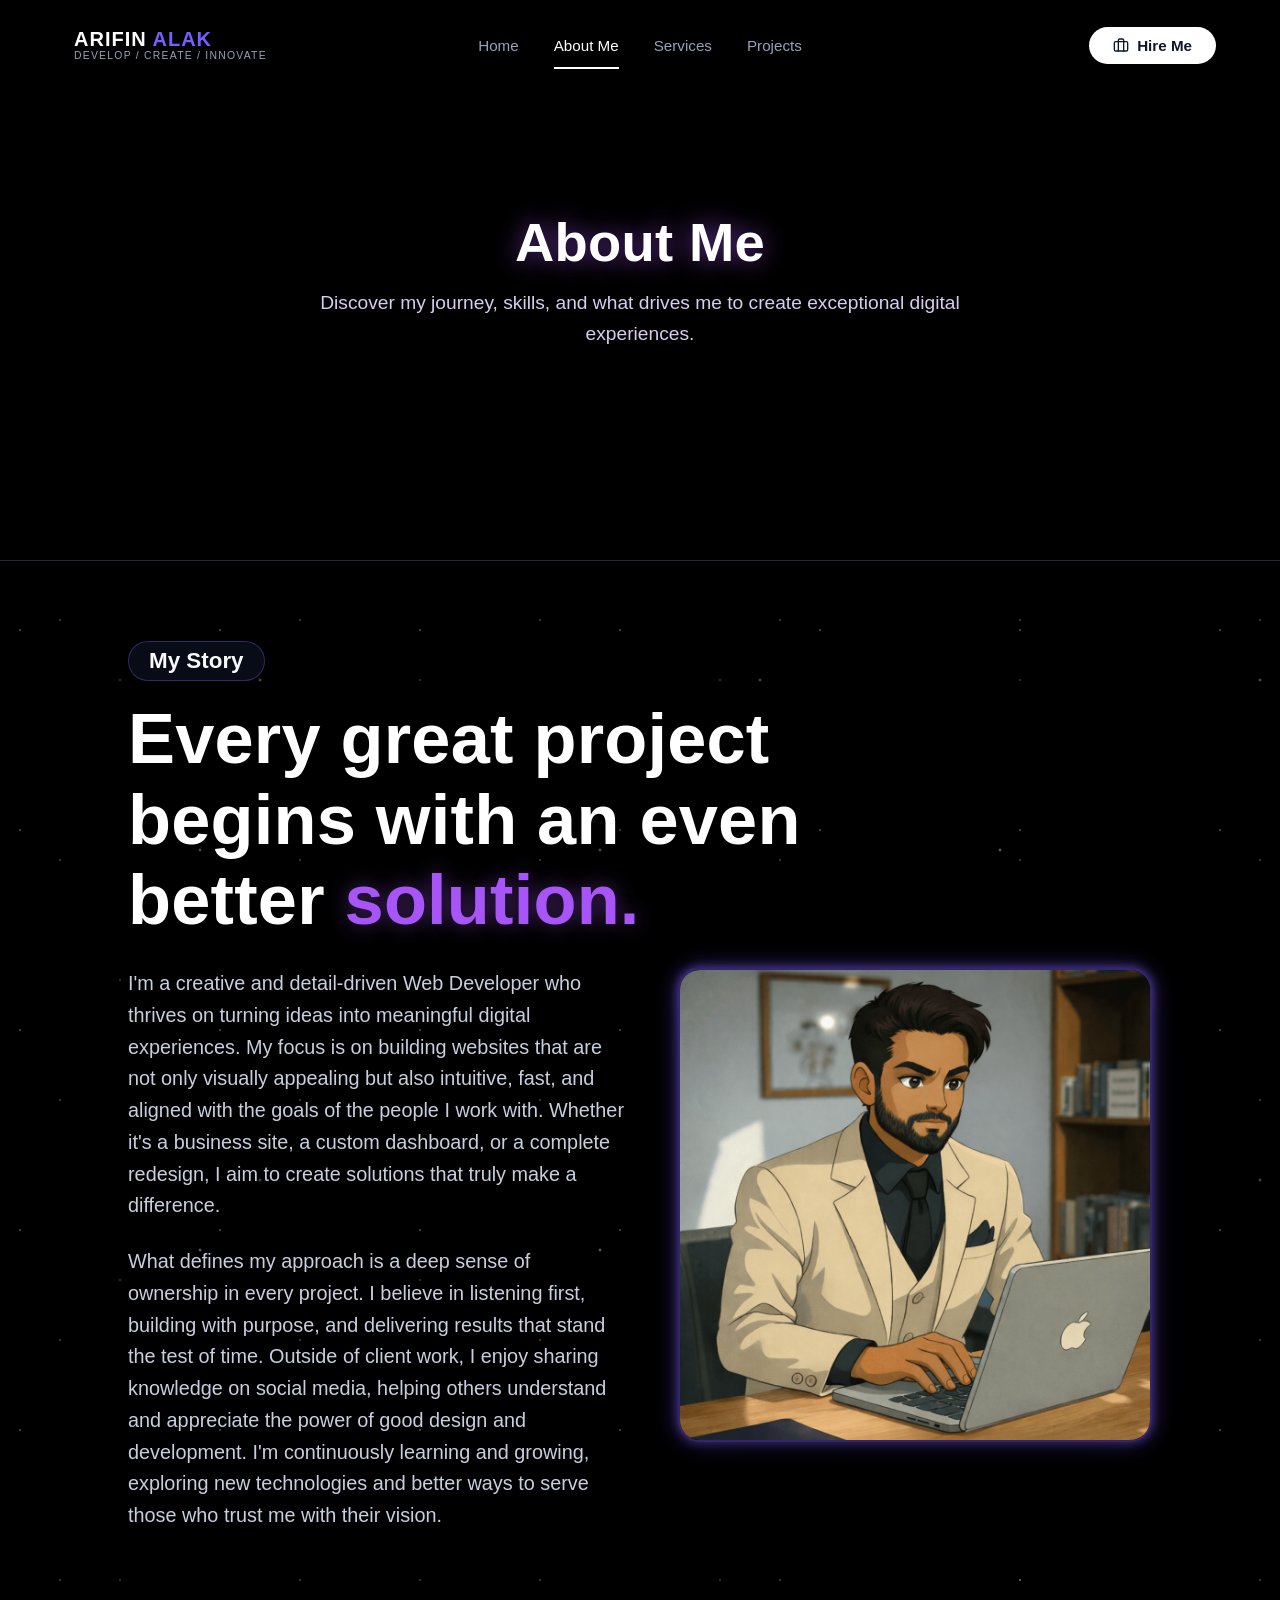
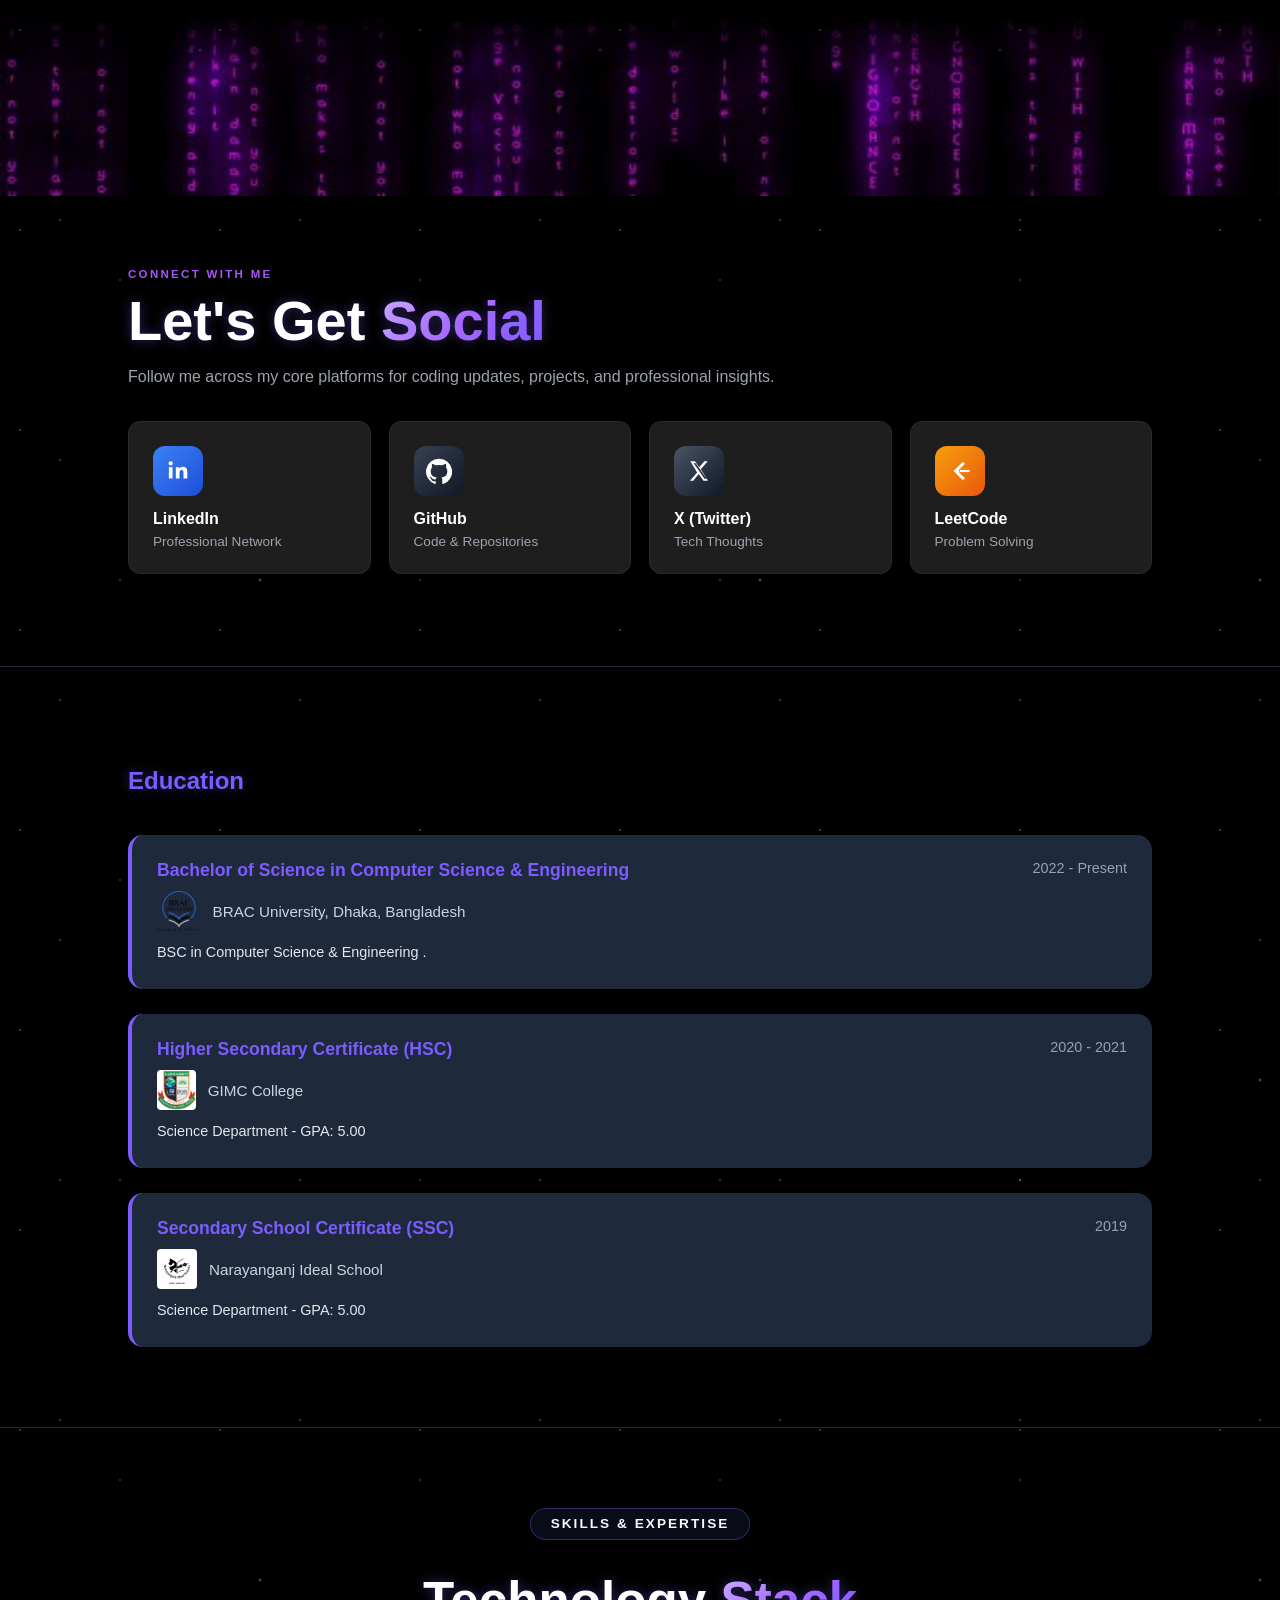
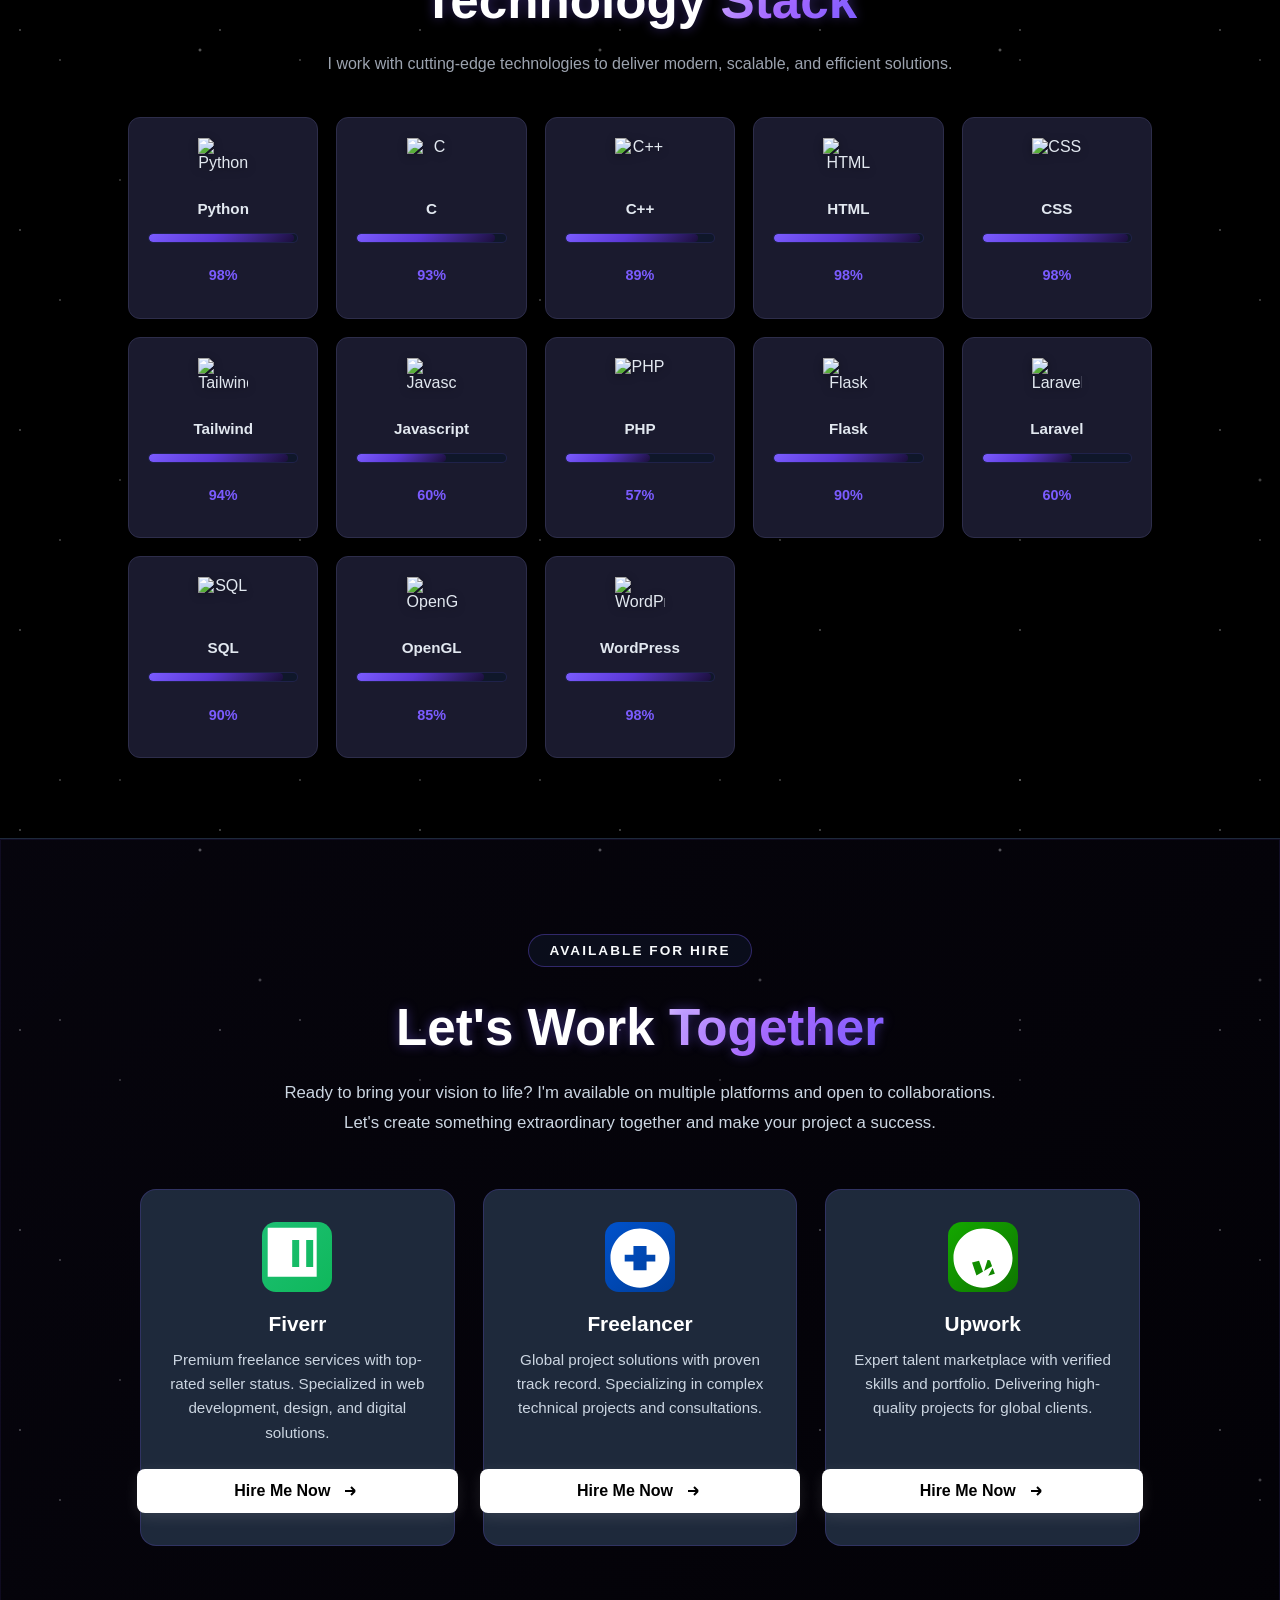
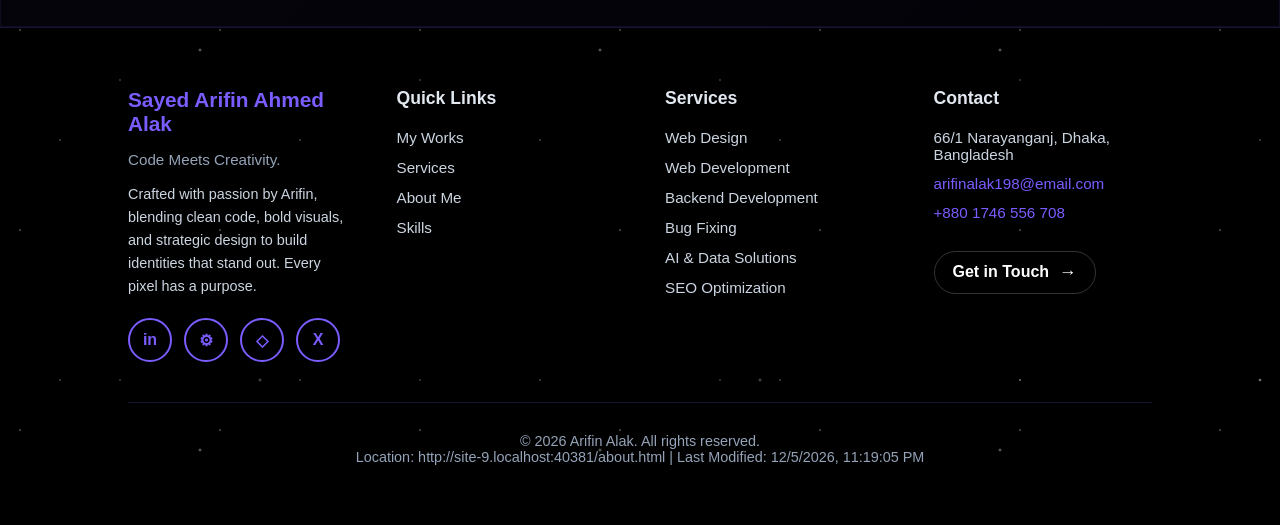
==== commit bf935bfa: "about hero animation" ====
--- a/about.html
+++ b/about.html
@@ -5,6 +5,7 @@
     <meta name="viewport" content="width=device-width, initial-scale=1.0">
     <title>About Me | Arifin Alak</title>
     <link rel="stylesheet" href="style.css">
+    <link rel="stylesheet" href="effects.css">
 </head>
 
 <body>
@@ -389,6 +390,7 @@
 </footer>
 
 <script src="js/script.js"></script>
+<script src="js/matrix-rain.js"></script>
 
 </body>
 </html>
--- a/effects.css
+++ b/effects.css
@@ -0,0 +1,126 @@
+/* ===== Motion layer: glow blobs, gradient text, ping, reveal, widget ===== */
+
+.hero { position: relative; overflow: hidden; isolation: isolate; }
+.hero > *:not(.fx-canvas):not(.fx-blob) { position: relative; z-index: 2; }
+
+.fx-canvas {
+    position: absolute; inset: 0; width: 100%; height: 100%;
+    z-index: 0; pointer-events: none;
+}
+
+.fx-blob {
+    position: absolute; border-radius: 50%; pointer-events: none; z-index: 1;
+    filter: blur(120px); opacity: .55;
+    animation: fx-float 14s ease-in-out infinite;
+}
+.fx-blob.b1 { width: 520px; height: 520px; top: 5%; left: 50%; margin-left: -260px; background: rgba(127, 36, 206, .35); }
+.fx-blob.b2 { width: 340px; height: 340px; bottom: 0; right: 0; background: rgba(168, 85, 247, .30); animation-delay: -5s; }
+.fx-blob.b3 { width: 280px; height: 280px; bottom: 10%; left: 0; background: rgba(127, 36, 206, .22); animation-delay: -9s; }
+
+@keyframes fx-float {
+    0%, 100% { transform: translate(0, 0) scale(1); }
+    50% { transform: translate(30px, -30px) scale(1.08); }
+}
+
+/* Animated gradient on hero name */
+.hero-name {
+    background-image: linear-gradient(90deg, #faf7fd, #d3b4ee, #7f24ce, #faf7fd, #d3b4ee, #7f24ce);
+    background-size: 300% 100%;
+    -webkit-background-clip: text; background-clip: text;
+    -webkit-text-fill-color: transparent; color: transparent;
+    animation: fx-gradient 10s linear infinite;
+}
+@keyframes fx-gradient {
+    from { background-position: 0% 50%; }
+    to { background-position: 300% 50%; }
+}
+
+/* Pinging badge dot */
+.hero-badge-dot { position: relative; }
+.hero-badge-dot::after {
+    content: ""; position: absolute; inset: 0; border-radius: 50%;
+    background: inherit; animation: fx-ping 1.6s cubic-bezier(0, 0, .2, 1) infinite;
+}
+@keyframes fx-ping {
+    75%, 100% { transform: scale(2.6); opacity: 0; }
+}
+
+/* Blinking typewriter caret */
+.hero-typewriter::after {
+    content: ""; display: inline-block; width: 2px; height: 1em;
+    margin-left: 4px; vertical-align: -2px; background: currentColor;
+    animation: fx-blink 1s steps(1) infinite;
+}
+@keyframes fx-blink { 50% { opacity: 0; } }
+
+/* Scroll reveal */
+.fx-reveal {
+    opacity: 0; transform: translateY(26px);
+    transition: opacity .8s ease, transform .8s cubic-bezier(.2, .7, .2, 1);
+    transition-delay: var(--fx-delay, 0ms);
+}
+.fx-reveal.fx-in { opacity: 1; transform: none; }
+
+/* Hover lift on cards */
+.service-card, .about-feature-card, .fp-card, .about-stat {
+    transition: transform .3s ease, border-color .3s ease, box-shadow .3s ease;
+}
+.service-card:hover, .about-feature-card:hover, .fp-card:hover, .about-stat:hover {
+    transform: translateY(-6px);
+    box-shadow: 0 18px 40px rgba(127, 36, 206, .22);
+}
+
+/* Floating "Website Updates" widget */
+.fx-widget { position: fixed; left: 24px; bottom: 24px; z-index: 99999; font-family: inherit; }
+.fx-widget-btn {
+    display: flex; align-items: center; gap: 10px; cursor: pointer;
+    padding: 12px 18px; border-radius: 999px; font-size: 14px; font-weight: 600;
+    color: #fff; background: #0a0a0a; border: 1px solid rgba(255, 255, 255, .1);
+    box-shadow: 0 10px 30px rgba(0, 0, 0, .5); transition: transform .3s, border-color .3s;
+}
+.fx-widget-btn:hover { transform: scale(1.05); border-color: rgba(168, 85, 247, .5); }
+.fx-widget-dot { position: relative; width: 10px; height: 10px; border-radius: 50%; background: #a855f7; }
+.fx-widget-dot::after {
+    content: ""; position: absolute; inset: 0; border-radius: 50%; background: inherit;
+    animation: fx-ping 1.6s cubic-bezier(0, 0, .2, 1) infinite;
+}
+.fx-widget-panel {
+    position: absolute; left: 0; bottom: 58px; width: 280px; padding: 18px; border-radius: 18px;
+    color: #d1d5db; font-size: 13px; line-height: 1.7;
+    background: rgba(18, 18, 18, .94); backdrop-filter: blur(18px);
+    border: 1px solid rgba(255, 255, 255, .08); box-shadow: 0 15px 45px rgba(0, 0, 0, .45);
+    opacity: 0; visibility: hidden; transform: translateY(10px) scale(.98);
+    transition: all .25s ease;
+}
+.fx-widget.open .fx-widget-panel { opacity: 1; visibility: visible; transform: none; }
+.fx-widget-panel strong { display: block; color: #fff; font-size: 15px; margin-bottom: 6px; }
+
+@media (prefers-reduced-motion: reduce) {
+    .fx-blob, .hero-name, .hero-badge-dot::after, .fx-widget-dot::after { animation: none; }
+    .fx-reveal { opacity: 1; transform: none; transition: none; }
+}
+
+/* ===== About page hero with falling-text canvas ===== */
+.about-hero {
+    position: relative; overflow: hidden; isolation: isolate;
+    min-height: 380px; display: flex; align-items: center; justify-content: center;
+    text-align: center; background: #000; padding: 90px 20px;
+}
+.about-hero .rain-canvas {
+    position: absolute; inset: 0; width: 100%; height: 100%; z-index: 0; pointer-events: none;
+}
+.about-hero::after {
+    content: ""; position: absolute; inset: 0; z-index: 1; pointer-events: none;
+    background: radial-gradient(ellipse at center, rgba(0,0,0,.55) 0%, rgba(0,0,0,.15) 55%, rgba(0,0,0,.65) 100%);
+}
+.about-hero-content { position: relative; z-index: 2; max-width: 640px; }
+.about-hero-content h1 {
+    margin: 0 0 14px; color: #fff; font-size: clamp(2.2rem, 6vw, 3.4rem); font-weight: 800;
+    text-shadow: 0 0 24px rgba(168, 85, 247, .6);
+    animation: fx-rise .9s ease both;
+}
+.about-hero-content p {
+    margin: 0; color: #d9cdee; font-size: clamp(1rem, 2.4vw, 1.2rem); line-height: 1.6;
+    animation: fx-rise .9s .2s ease both;
+}
+@keyframes fx-rise { from { opacity: 0; transform: translateY(18px); } to { opacity: 1; transform: none; } }
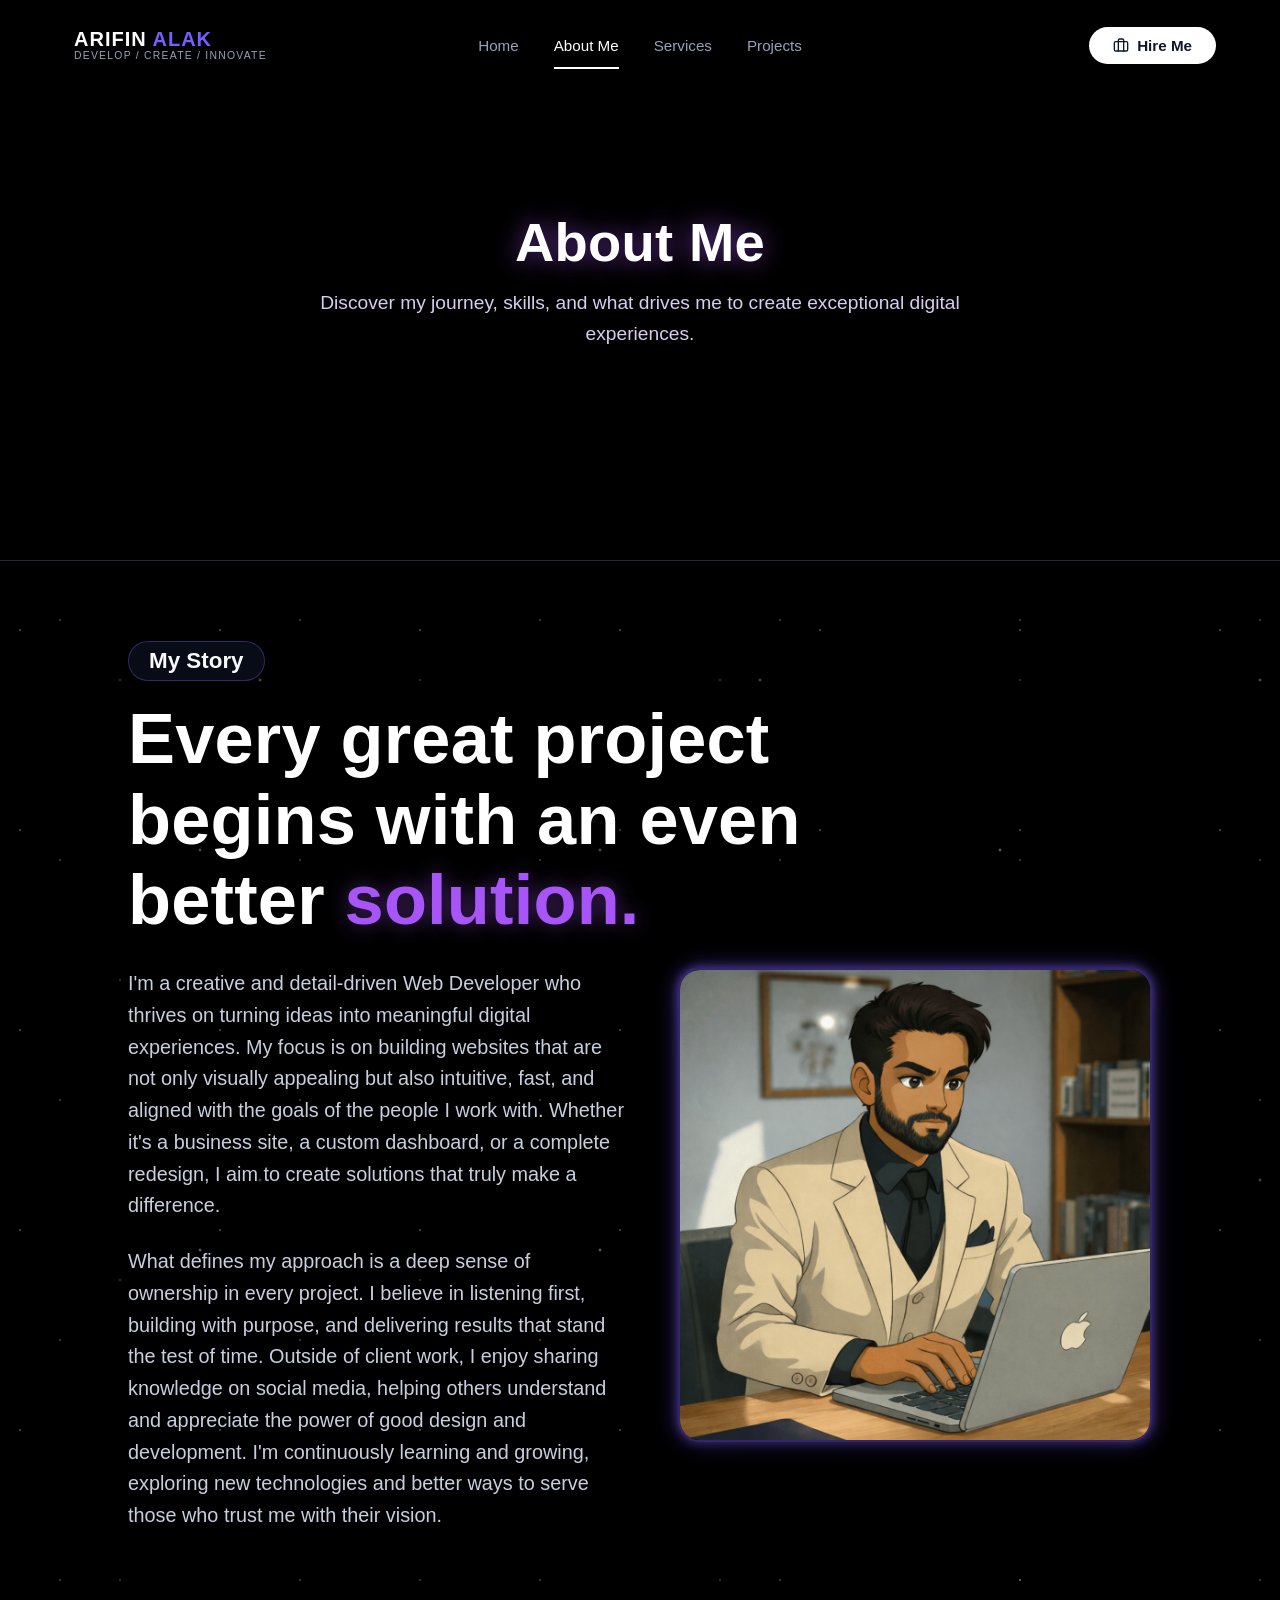
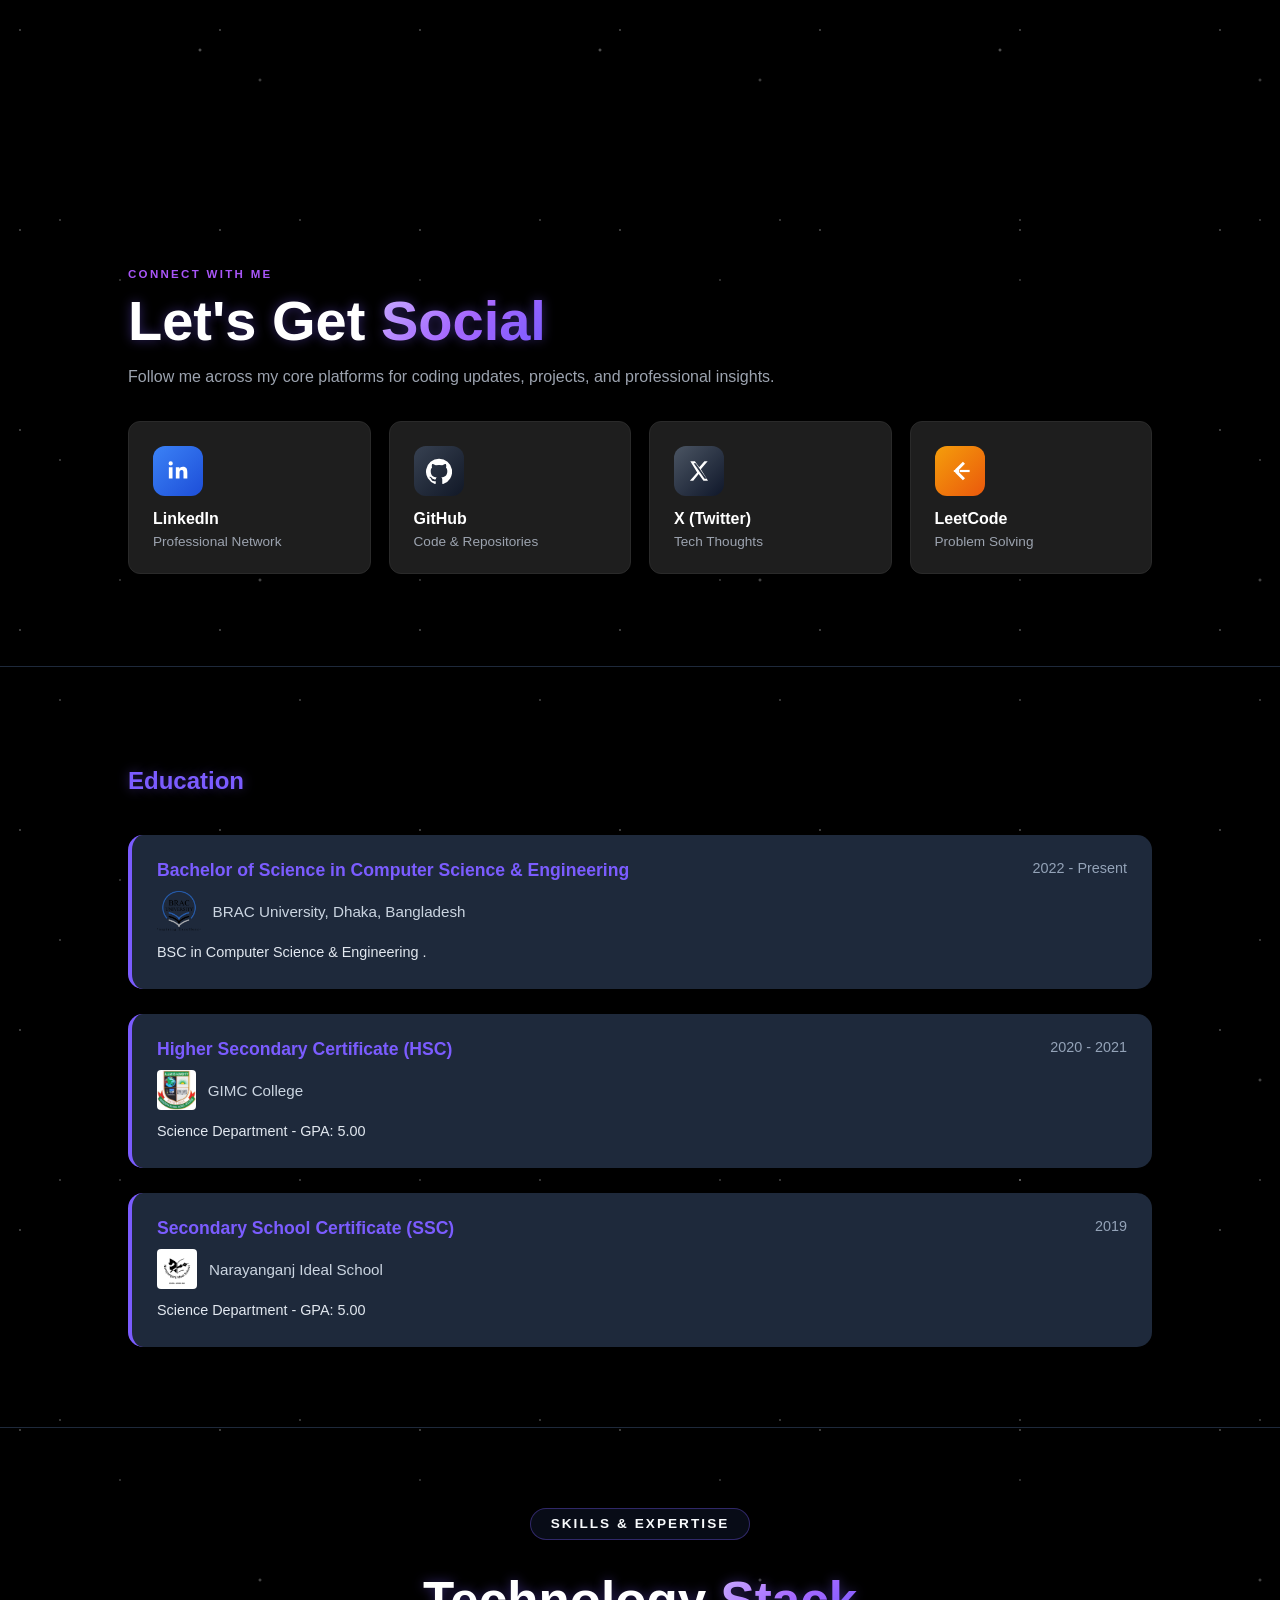
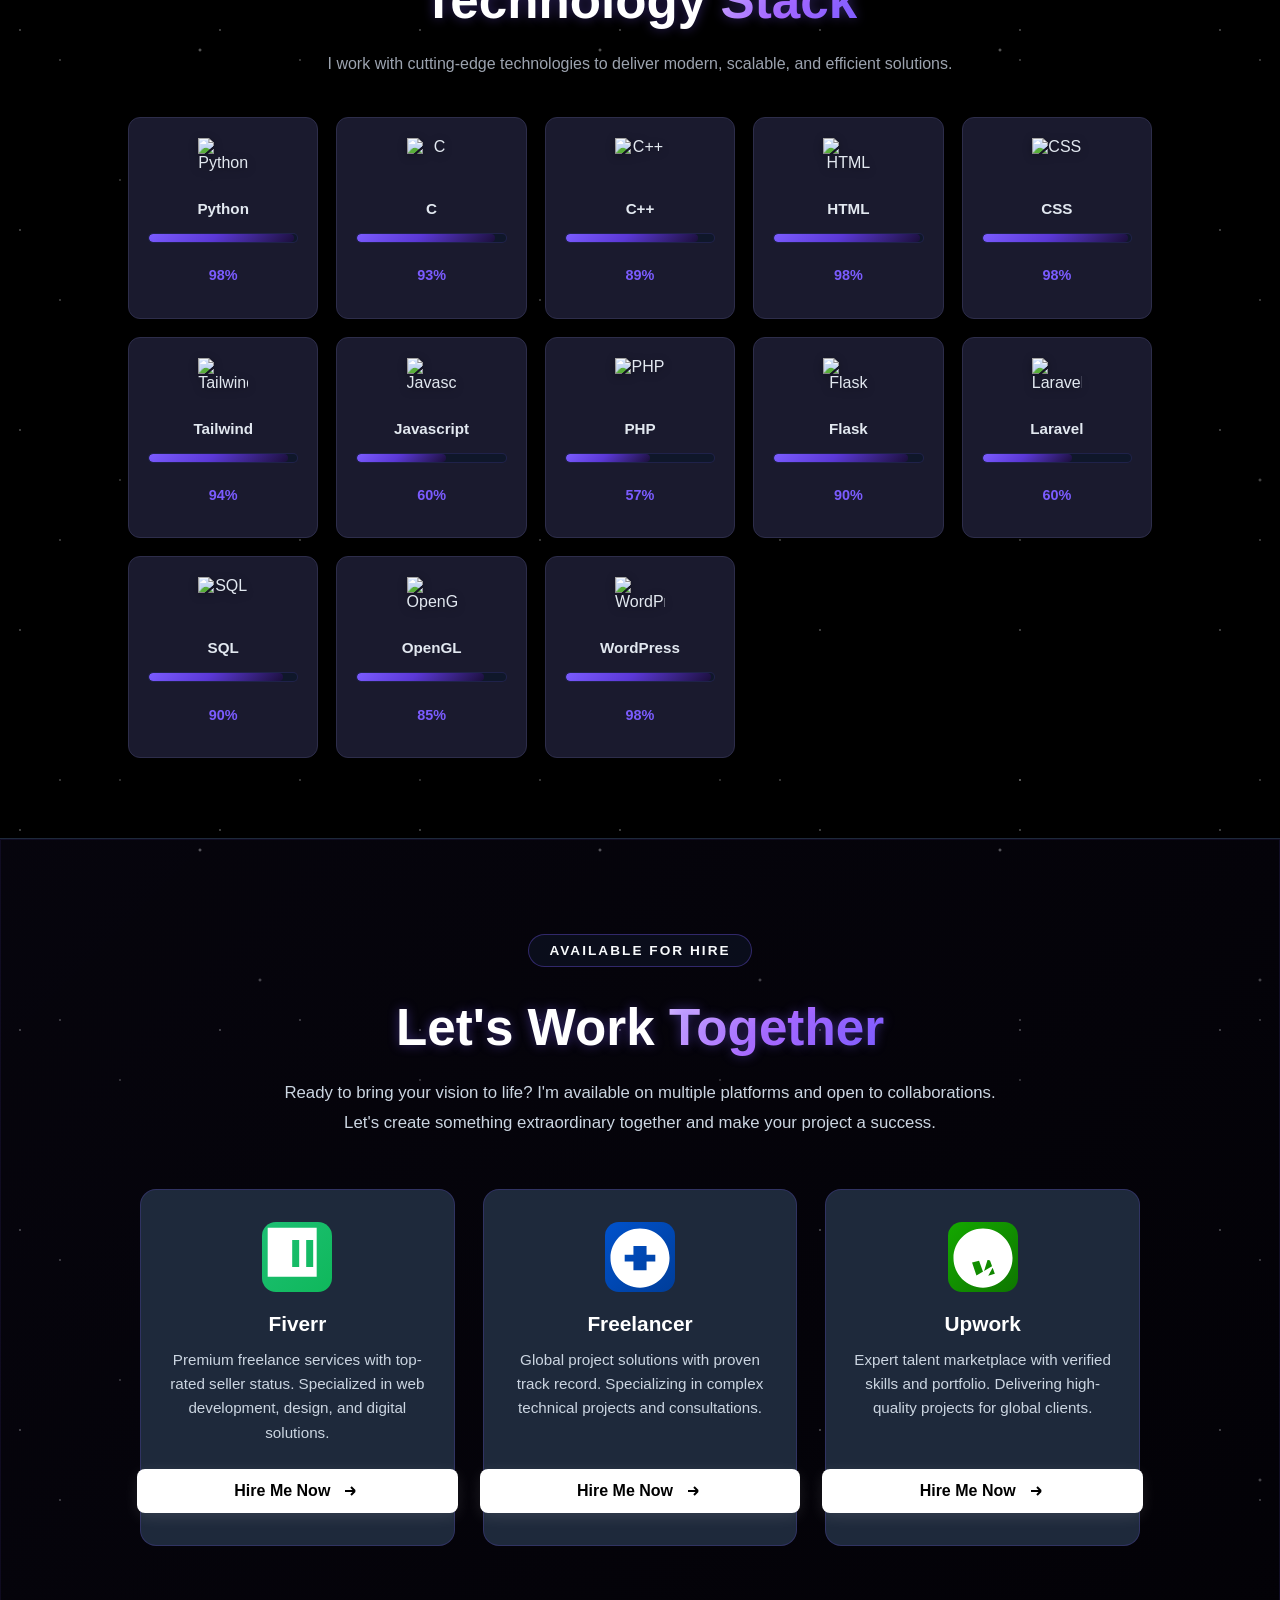
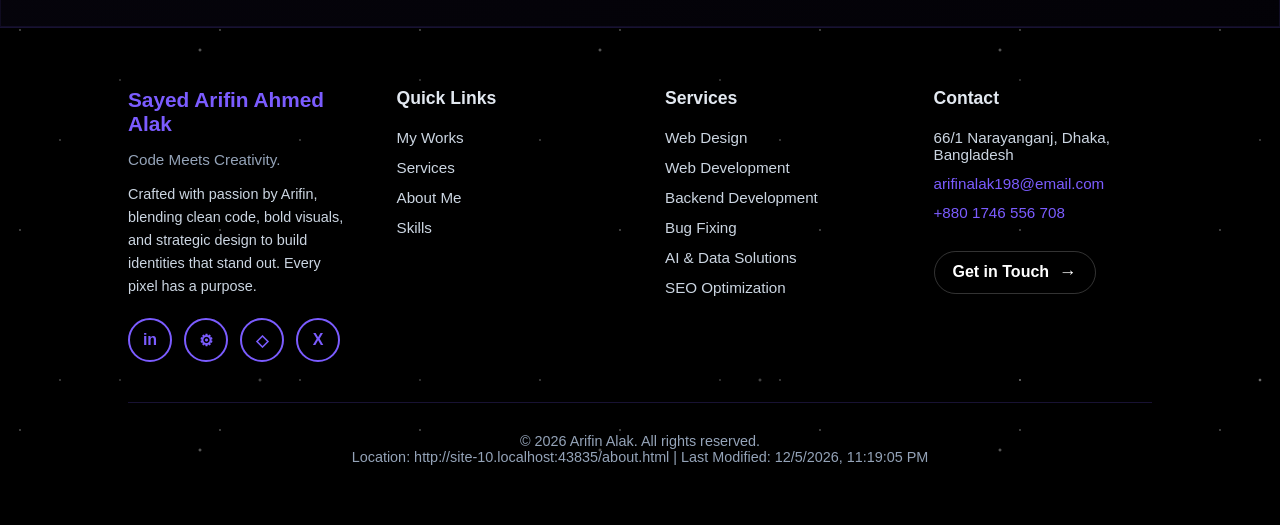
==== commit ba01e010: "Portfolio page created" ====
--- a/about.html
+++ b/about.html
@@ -24,7 +24,7 @@
             <a href="index.html#home">Home</a>
             <a href="about.html" class="active">About Me</a>
             <a href="index.html#services">Services</a>
-            <a href="projects.html">Projects</a>
+            <a href="portfolio.html">Projects</a>
             <a href="https://www.fiverr.com/arifinalak" target="_blank" class="hire-me-btn mobile-hire-btn">
                 <svg width="16" height="16" viewBox="0 0 24 24" fill="none" stroke="currentColor" stroke-width="2" stroke-linecap="round" stroke-linejoin="round"><rect x="2" y="7" width="20" height="14" rx="2" ry="2"></rect><path d="M16 21V5a2 2 0 0 0-2-2h-4a2 2 0 0 0-2 2v16"></path></svg>
                 Hire Me
@@ -353,7 +353,7 @@
         <div class="footer-section">
             <h4>Quick Links</h4>
             <ul class="footer-links">
-                <li><a href="projects.html">My Works</a></li>
+                <li><a href="portfolio.html">My Works</a></li>
                 <li><a href="index.html#services">Services</a></li>
                 <li><a href="about.html">About Me</a></li>
                 <li><a href="index.html#skills">Skills</a></li>
--- a/effects.css
+++ b/effects.css
@@ -124,3 +124,52 @@
     animation: fx-rise .9s .2s ease both;
 }
 @keyframes fx-rise { from { opacity: 0; transform: translateY(18px); } to { opacity: 1; transform: none; } }
+
+/* ===== Story section: new falling-text strip replaces the old Purple Rain image ===== */
+#about-page::after { content: none; animation: none; }
+#about-page .rain-canvas {
+    position: absolute; left: 0; bottom: 0; width: 100%; height: 180px;
+    z-index: 0; pointer-events: none;
+    -webkit-mask-image: linear-gradient(to bottom, transparent 0%, black 30%, black 100%);
+    mask-image: linear-gradient(to bottom, transparent 0%, black 30%, black 100%);
+}
+
+/* ===== Marquee ribbons: richer look ===== */
+.marquee-inner.fx-js { animation: none !important; will-change: transform; }
+
+.track-white {
+    background: linear-gradient(180deg, #ffffff 0%, #ece6f7 100%);
+    box-shadow: 0 10px 30px rgba(0, 0, 0, .55), 0 0 40px rgba(168, 85, 247, .18);
+}
+.track-purple {
+    background: linear-gradient(90deg, #6d1fd6 0%, #8b3dff 50%, #6d1fd6 100%);
+    box-shadow: 0 10px 34px rgba(0, 0, 0, .6), 0 0 55px rgba(139, 61, 255, .45);
+}
+.track-purple .marquee-inner span { text-shadow: 0 2px 10px rgba(0, 0, 0, .35); }
+
+/* soft light sweep across each ribbon */
+.marquee-track::after {
+    content: ""; position: absolute; inset: 0; pointer-events: none;
+    background: linear-gradient(110deg, transparent 35%, rgba(255, 255, 255, .28) 50%, transparent 65%);
+    background-size: 250% 100%;
+    animation: fx-sheen 6s ease-in-out infinite;
+}
+.track-purple::after { animation-delay: -3s; }
+@keyframes fx-sheen { from { background-position: 150% 0; } to { background-position: -50% 0; } }
+
+@media (prefers-reduced-motion: reduce) { .marquee-track::after { animation: none; } }
+
+/* ===== Marquee ribbons: smooth, un-clipped edges ===== */
+.marquee-section {
+    height: 300px;
+    margin: 40px 0;
+    overflow-x: clip;       /* only trim the sides of the page */
+    overflow-y: visible;    /* never cut the ribbons' top/bottom edges */
+}
+.marquee-track {
+    border-radius: 14px;
+    outline: 1px solid transparent;          /* forces smoother anti-aliasing on rotated edges */
+    backface-visibility: hidden;
+    transform-style: preserve-3d;
+    -webkit-font-smoothing: antialiased;
+}
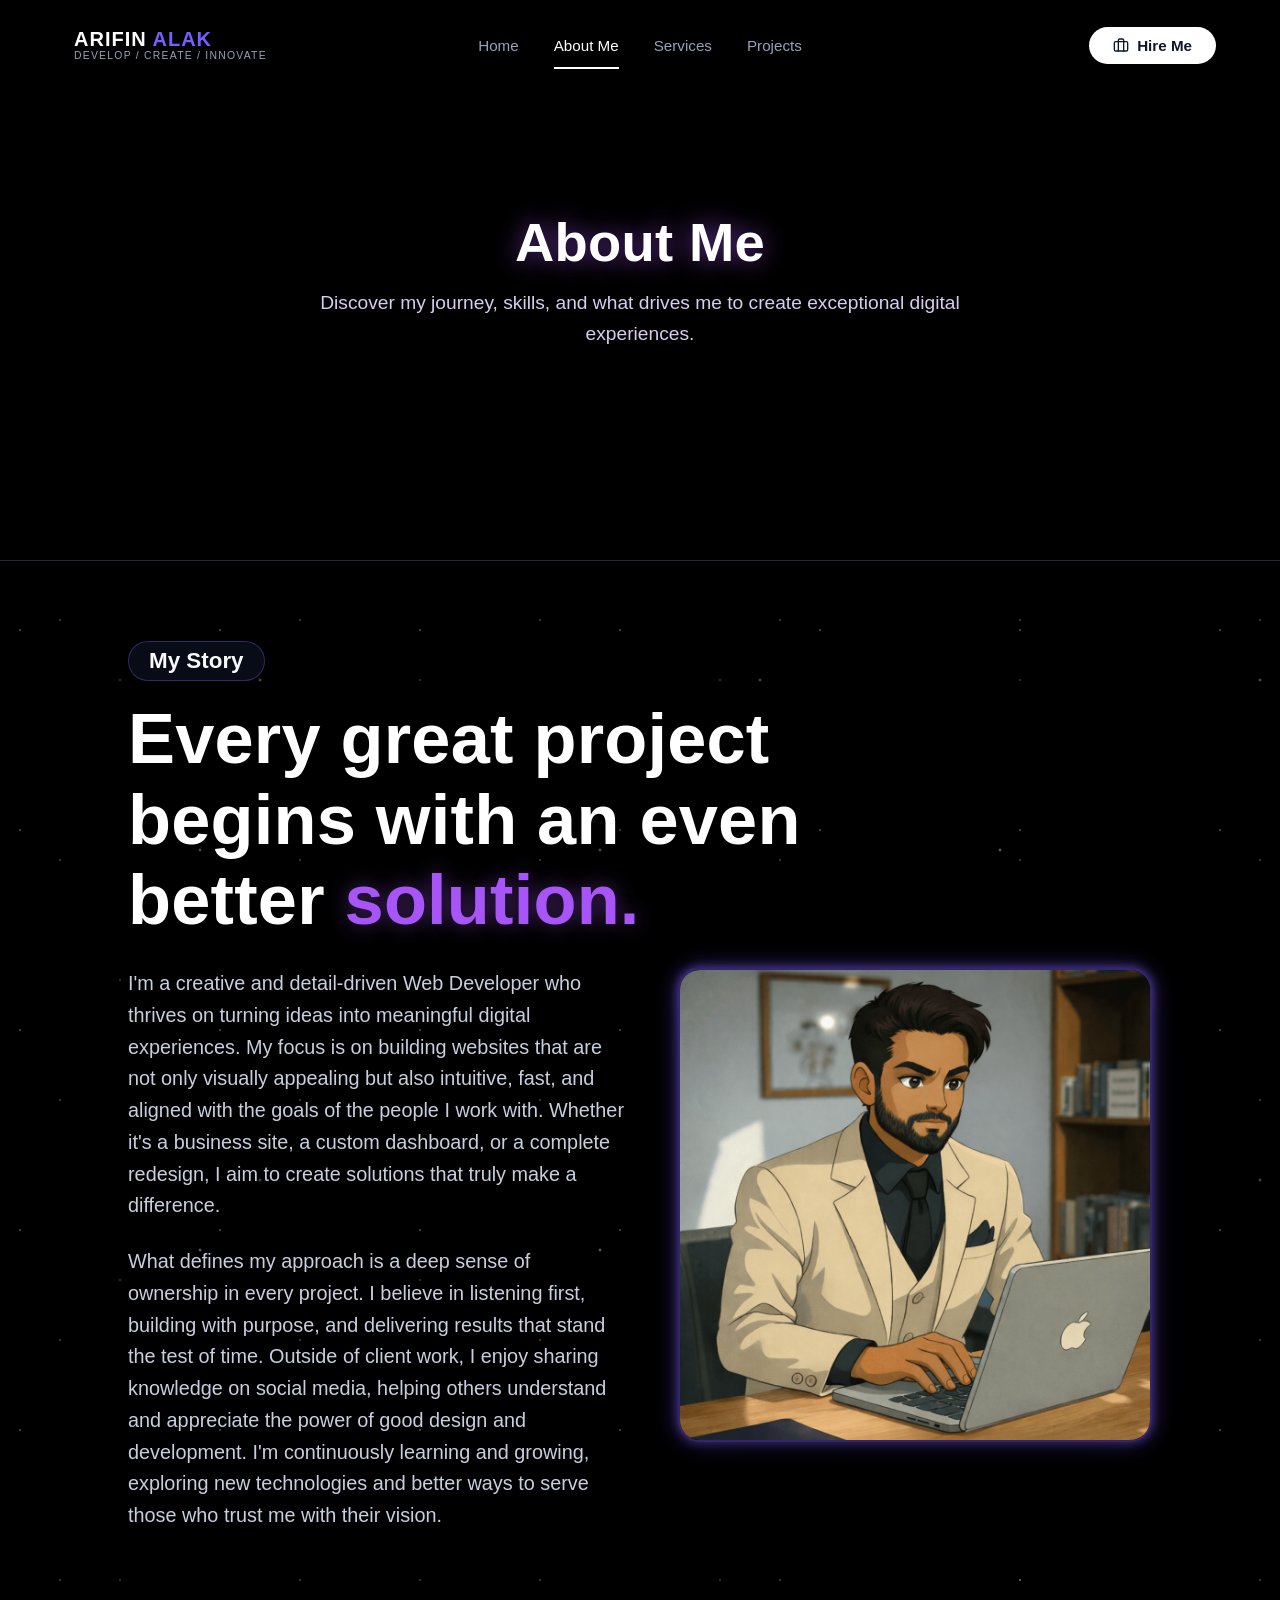
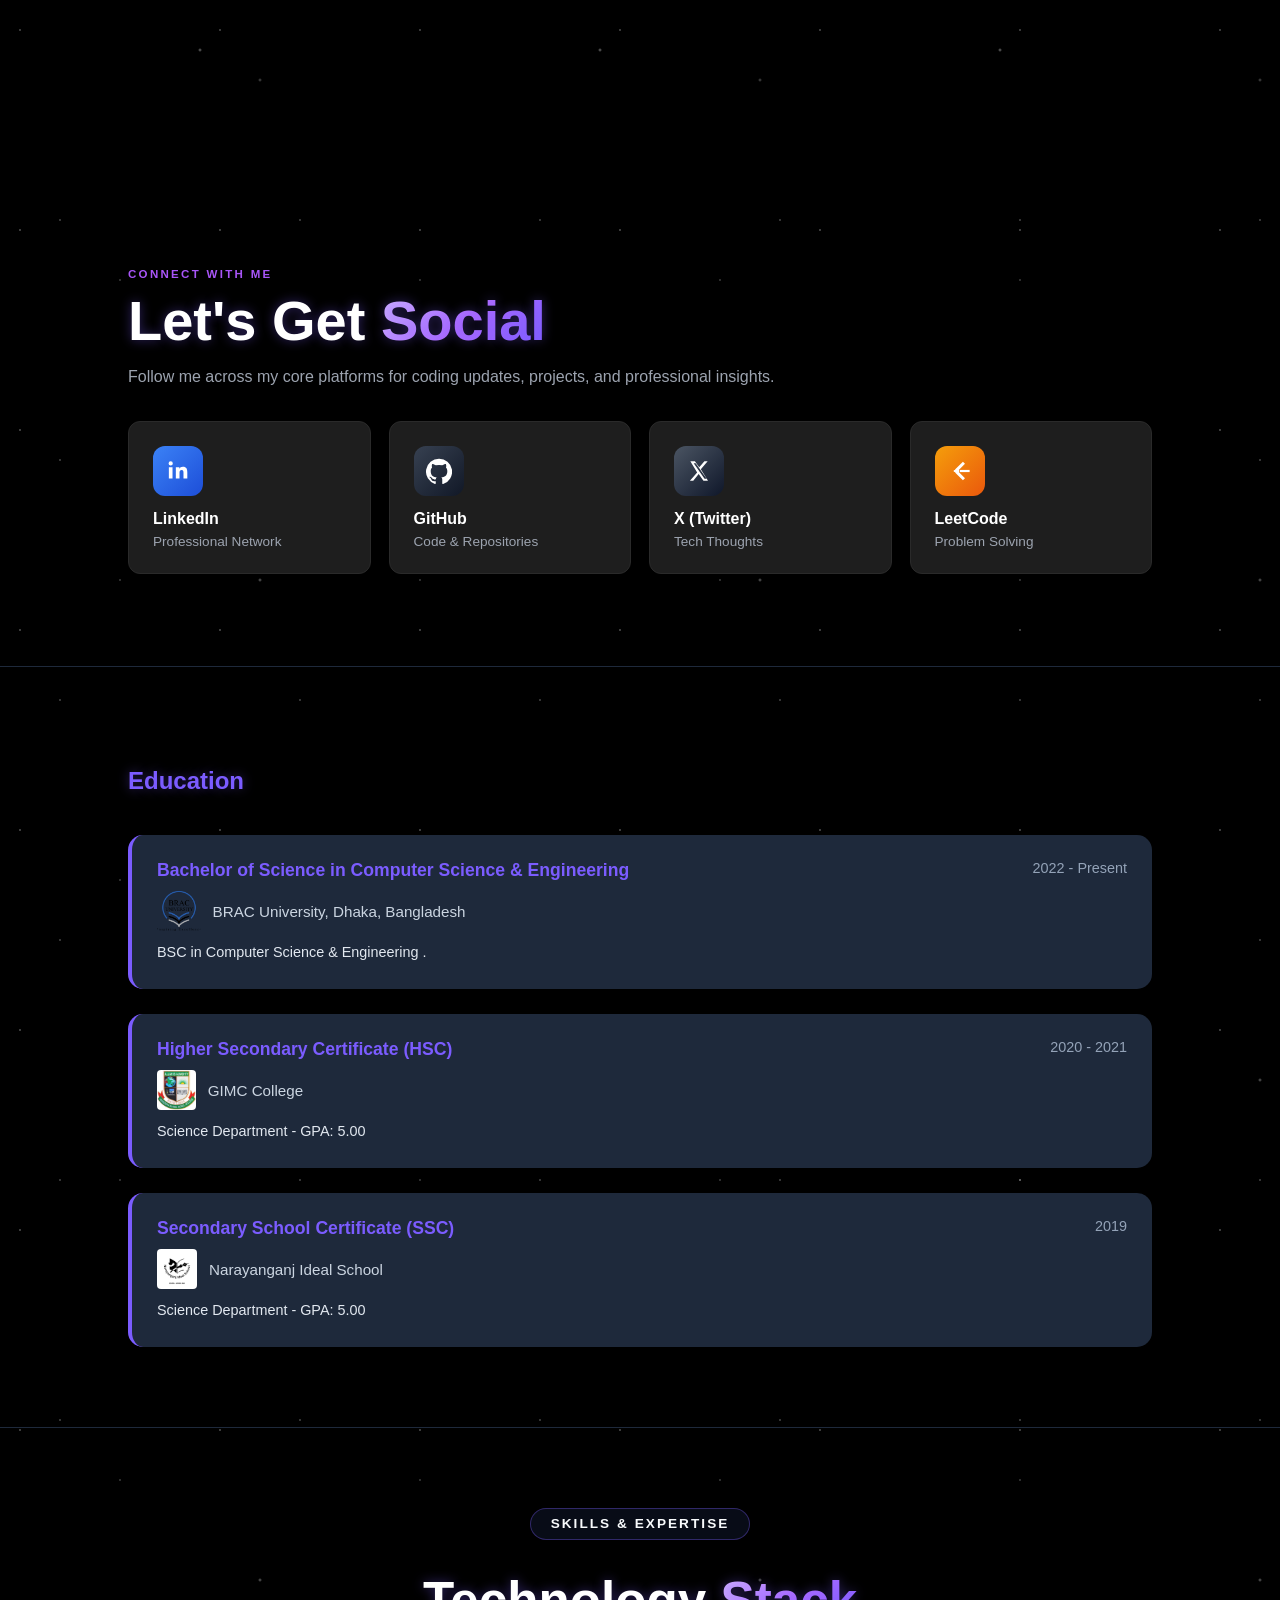
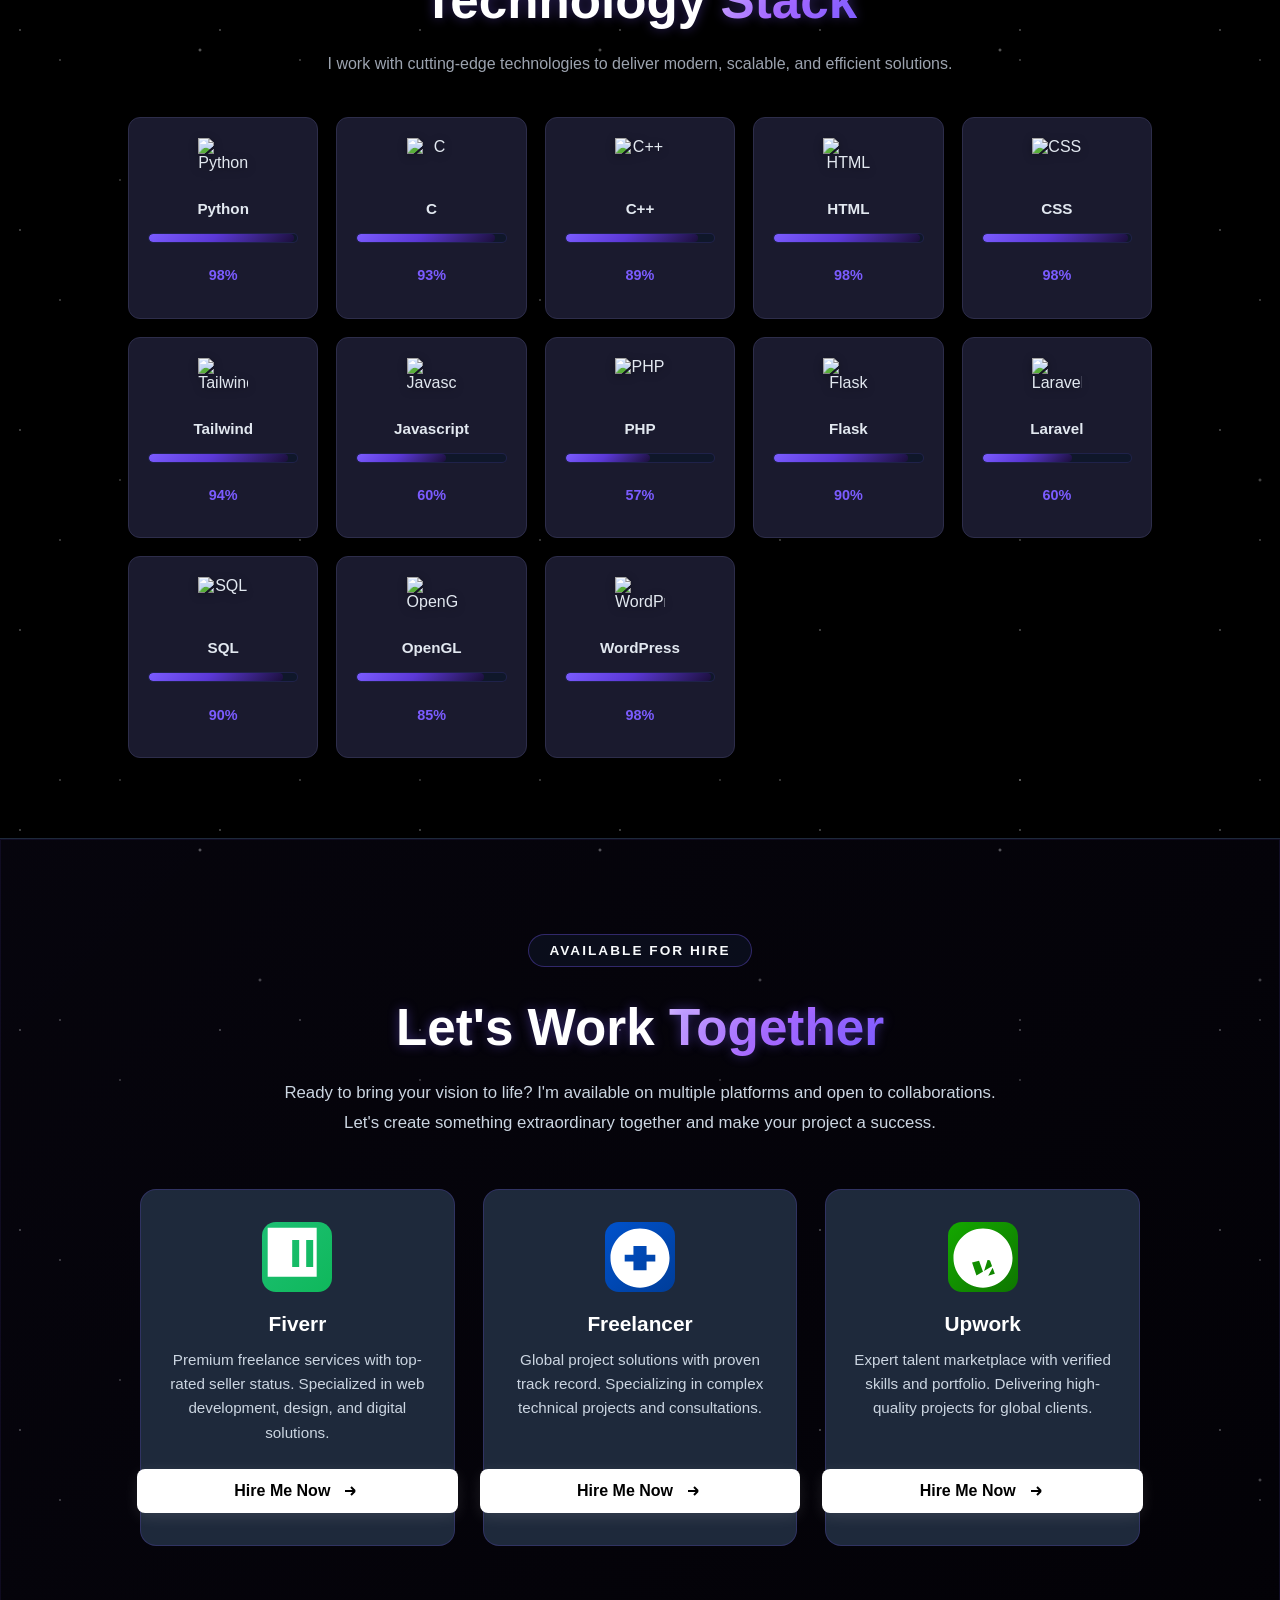
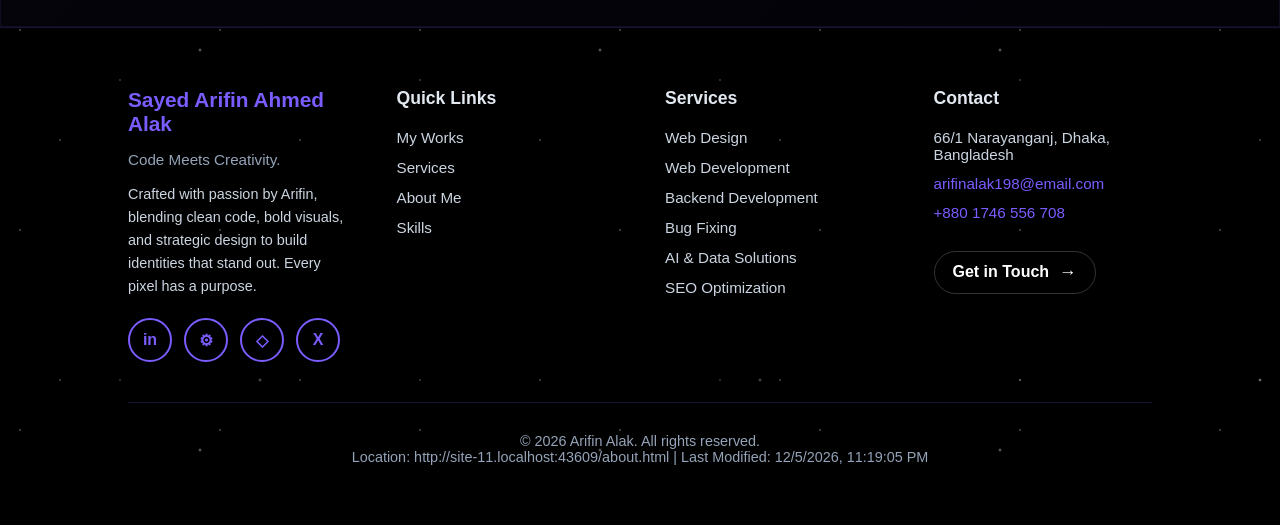
==== commit 7f00dd44: "Service page" ====
--- a/about.html
+++ b/about.html
@@ -23,7 +23,7 @@
         <nav class="nav-center" id="main-nav">
             <a href="index.html#home">Home</a>
             <a href="about.html" class="active">About Me</a>
-            <a href="index.html#services">Services</a>
+            <a href="services.html">Services</a>
             <a href="portfolio.html">Projects</a>
             <a href="https://www.fiverr.com/arifinalak" target="_blank" class="hire-me-btn mobile-hire-btn">
                 <svg width="16" height="16" viewBox="0 0 24 24" fill="none" stroke="currentColor" stroke-width="2" stroke-linecap="round" stroke-linejoin="round"><rect x="2" y="7" width="20" height="14" rx="2" ry="2"></rect><path d="M16 21V5a2 2 0 0 0-2-2h-4a2 2 0 0 0-2 2v16"></path></svg>
@@ -354,7 +354,7 @@
             <h4>Quick Links</h4>
             <ul class="footer-links">
                 <li><a href="portfolio.html">My Works</a></li>
-                <li><a href="index.html#services">Services</a></li>
+                <li><a href="services.html">Services</a></li>
                 <li><a href="about.html">About Me</a></li>
                 <li><a href="index.html#skills">Skills</a></li>
             </ul>
@@ -363,12 +363,12 @@
         <div class="footer-section">
             <h4>Services</h4>
             <ul class="footer-links">
-                <li><a href="index.html#services">Web Design</a></li>
-                <li><a href="index.html#services">Web Development</a></li>
-                <li><a href="index.html#services">Backend Development</a></li>
-                <li><a href="index.html#services">Bug Fixing</a></li>
-                <li><a href="index.html#services">AI & Data Solutions</a></li>
-                <li><a href="index.html#services">SEO Optimization</a></li>
+                <li><a href="services.html">Web Design</a></li>
+                <li><a href="services.html">Web Development</a></li>
+                <li><a href="services.html">Backend Development</a></li>
+                <li><a href="services.html">Bug Fixing</a></li>
+                <li><a href="services.html">AI & Data Solutions</a></li>
+                <li><a href="services.html">SEO Optimization</a></li>
             </ul>
         </div>
 
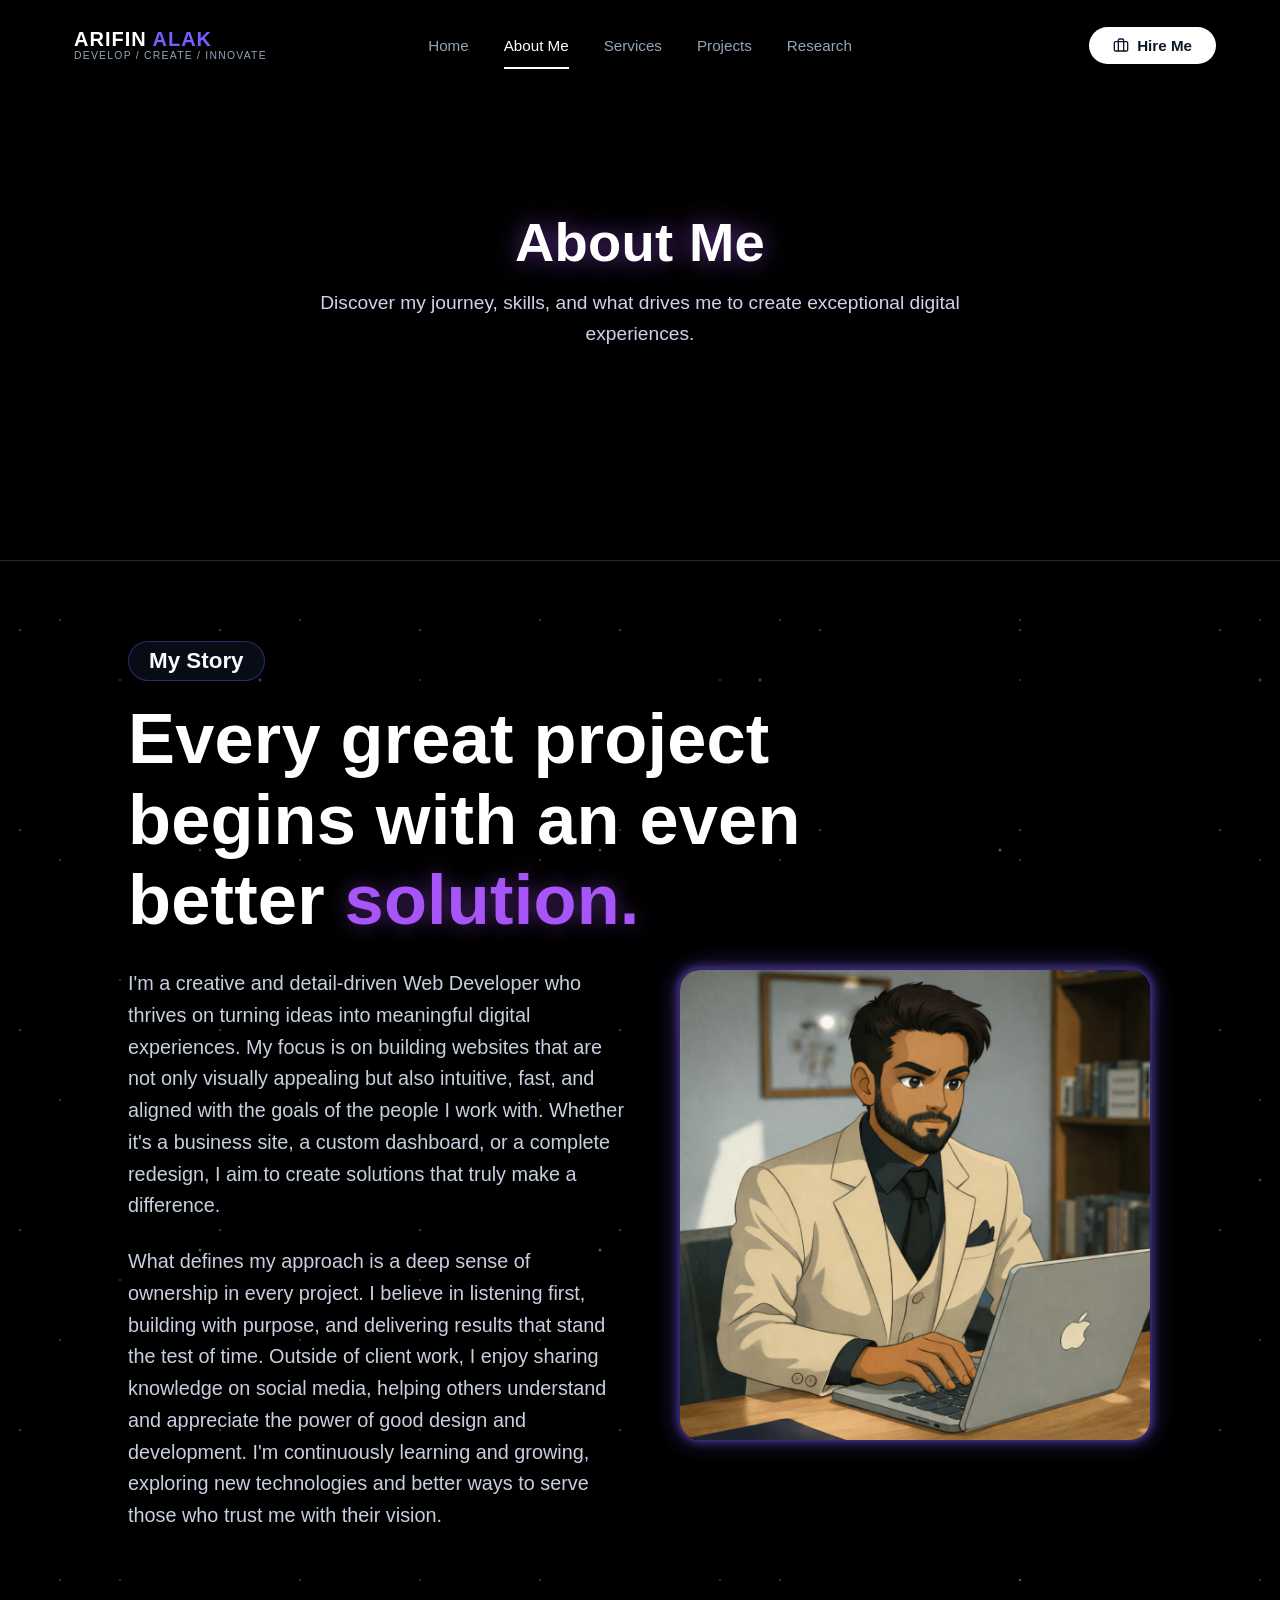
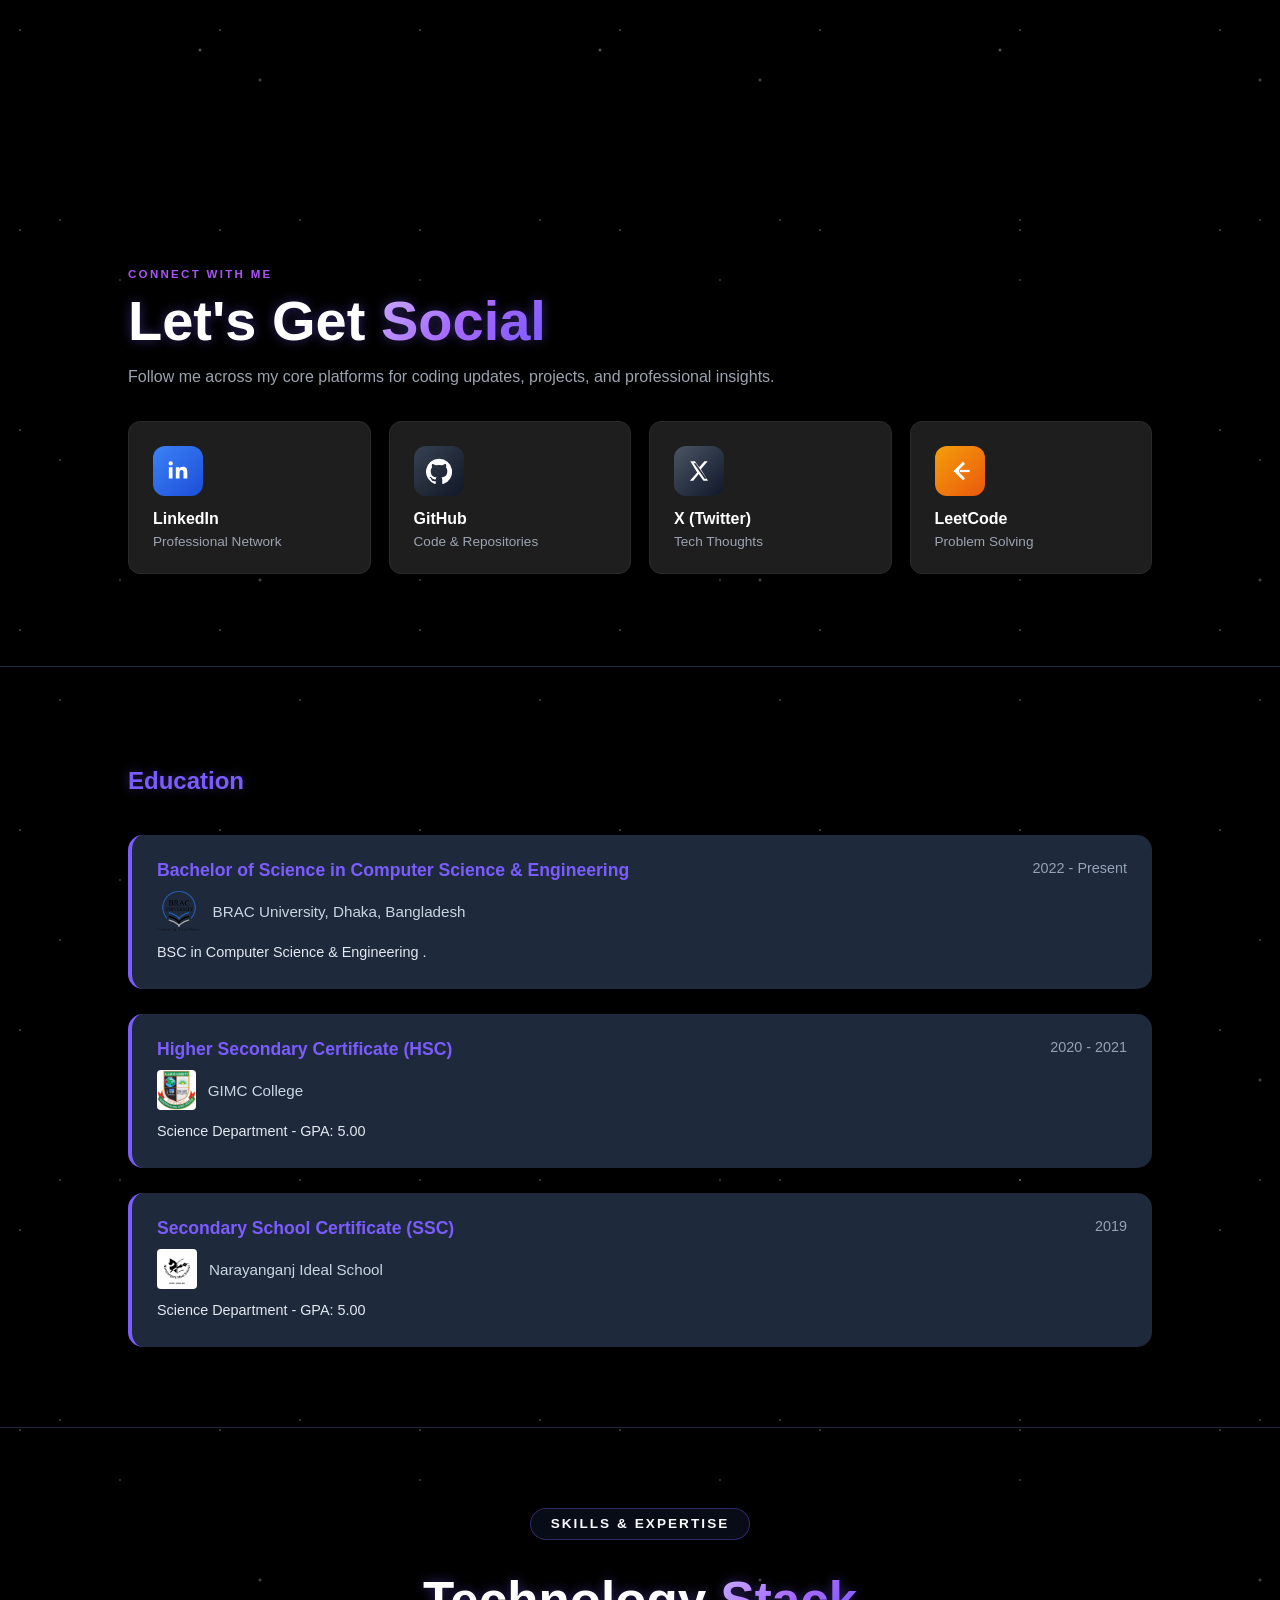
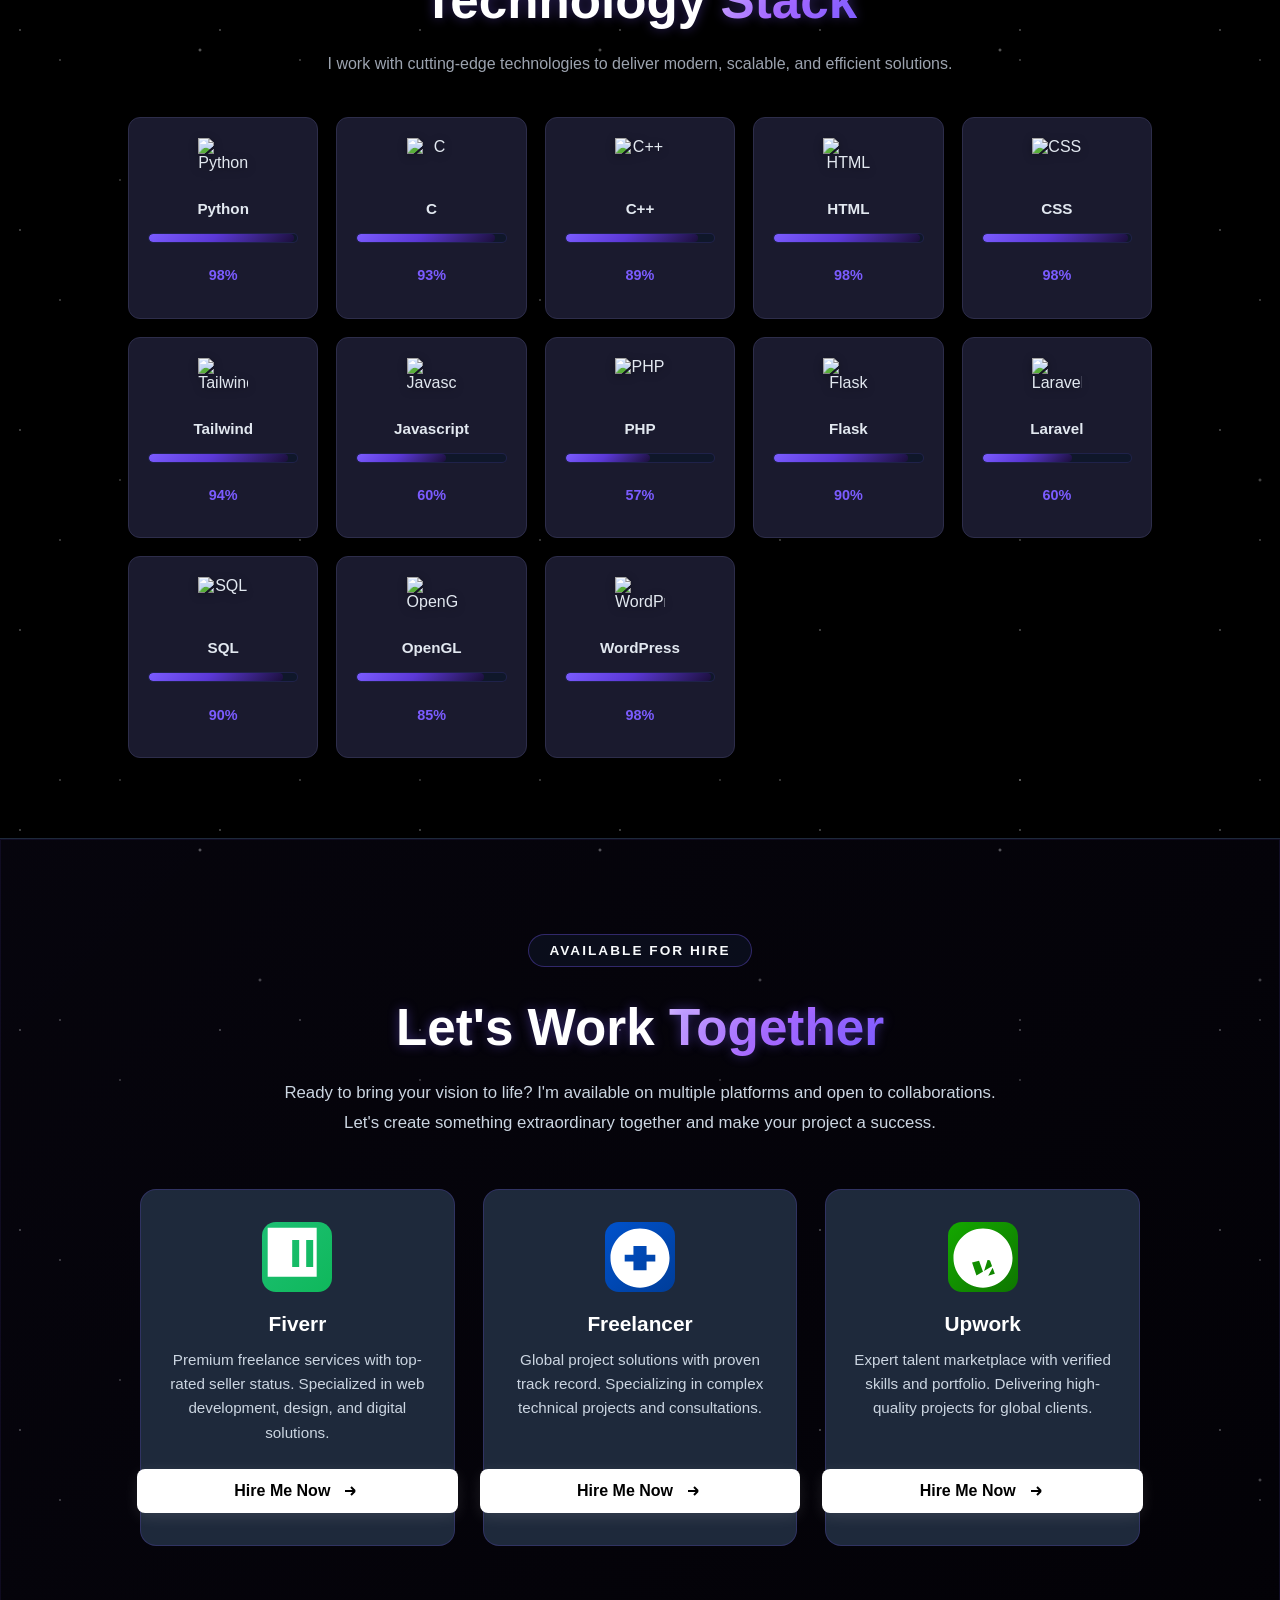
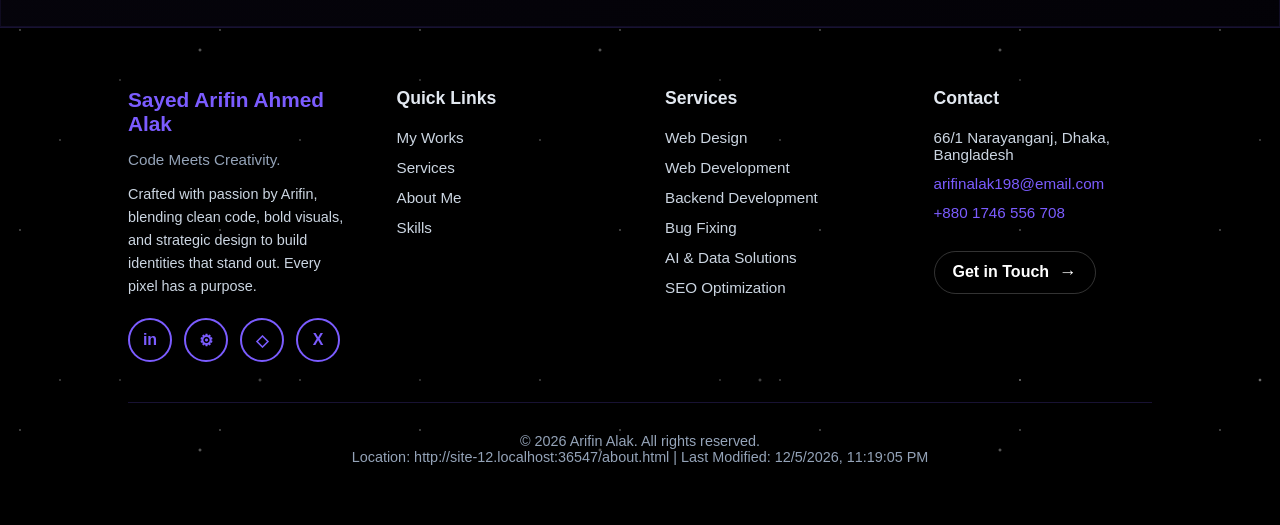
==== commit 99d0bd74: "menu fix" ====
--- a/about.html
+++ b/about.html
@@ -25,6 +25,7 @@
             <a href="about.html" class="active">About Me</a>
             <a href="services.html">Services</a>
             <a href="portfolio.html">Projects</a>
+            <a href="research.html">Research</a>
             <a href="https://www.fiverr.com/arifinalak" target="_blank" class="hire-me-btn mobile-hire-btn">
                 <svg width="16" height="16" viewBox="0 0 24 24" fill="none" stroke="currentColor" stroke-width="2" stroke-linecap="round" stroke-linejoin="round"><rect x="2" y="7" width="20" height="14" rx="2" ry="2"></rect><path d="M16 21V5a2 2 0 0 0-2-2h-4a2 2 0 0 0-2 2v16"></path></svg>
                 Hire Me
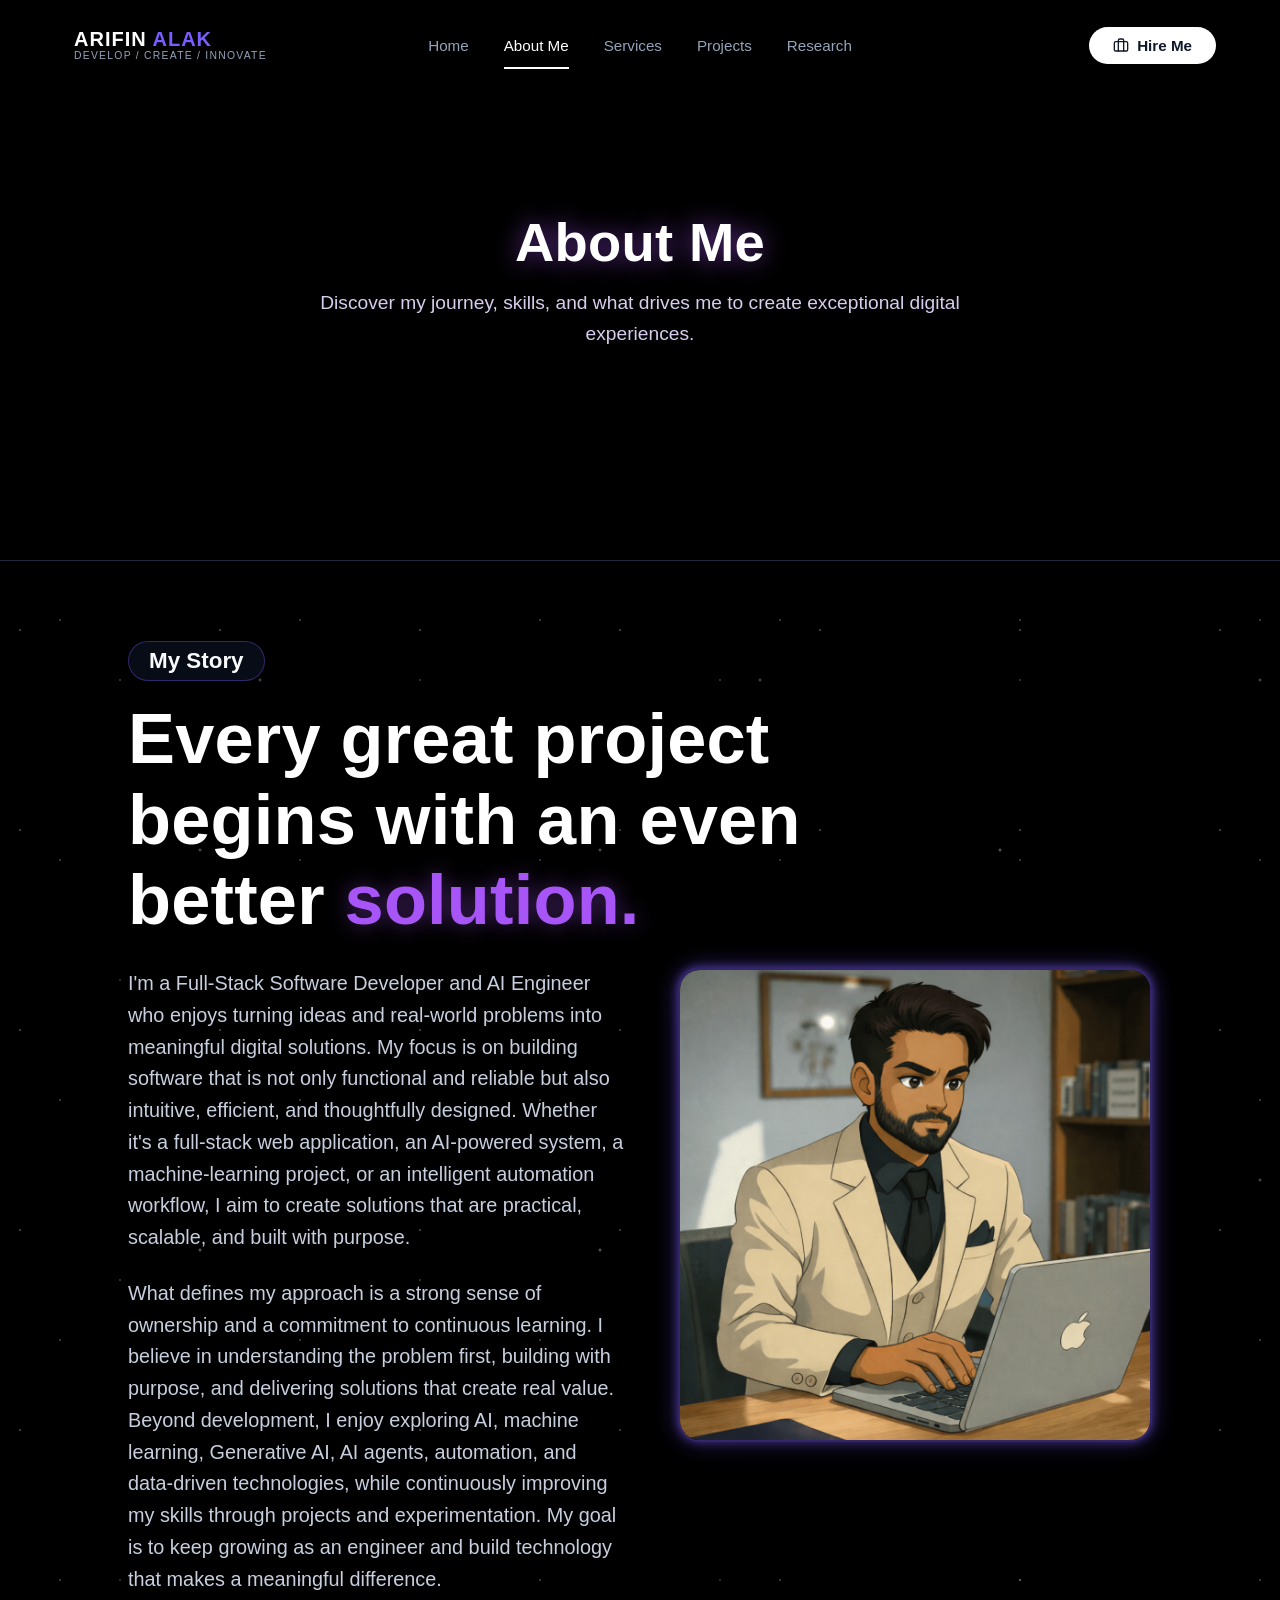
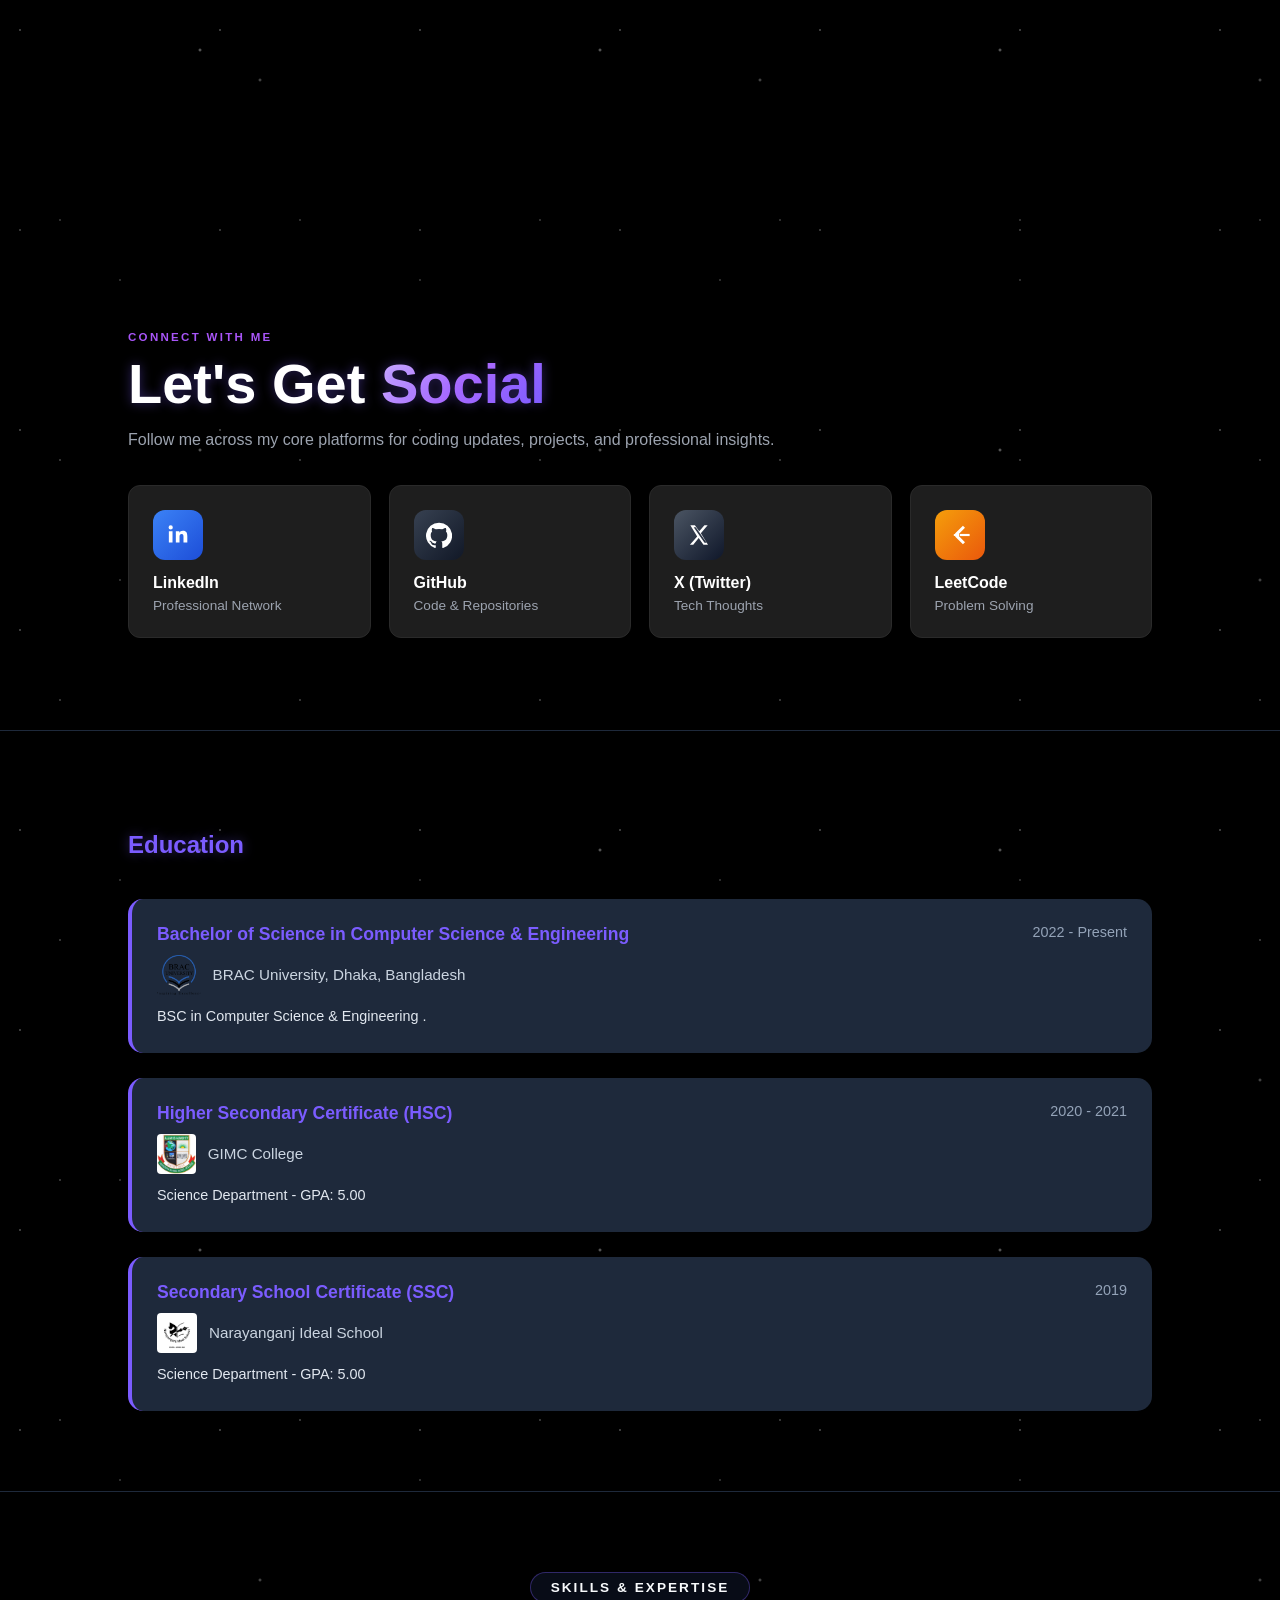
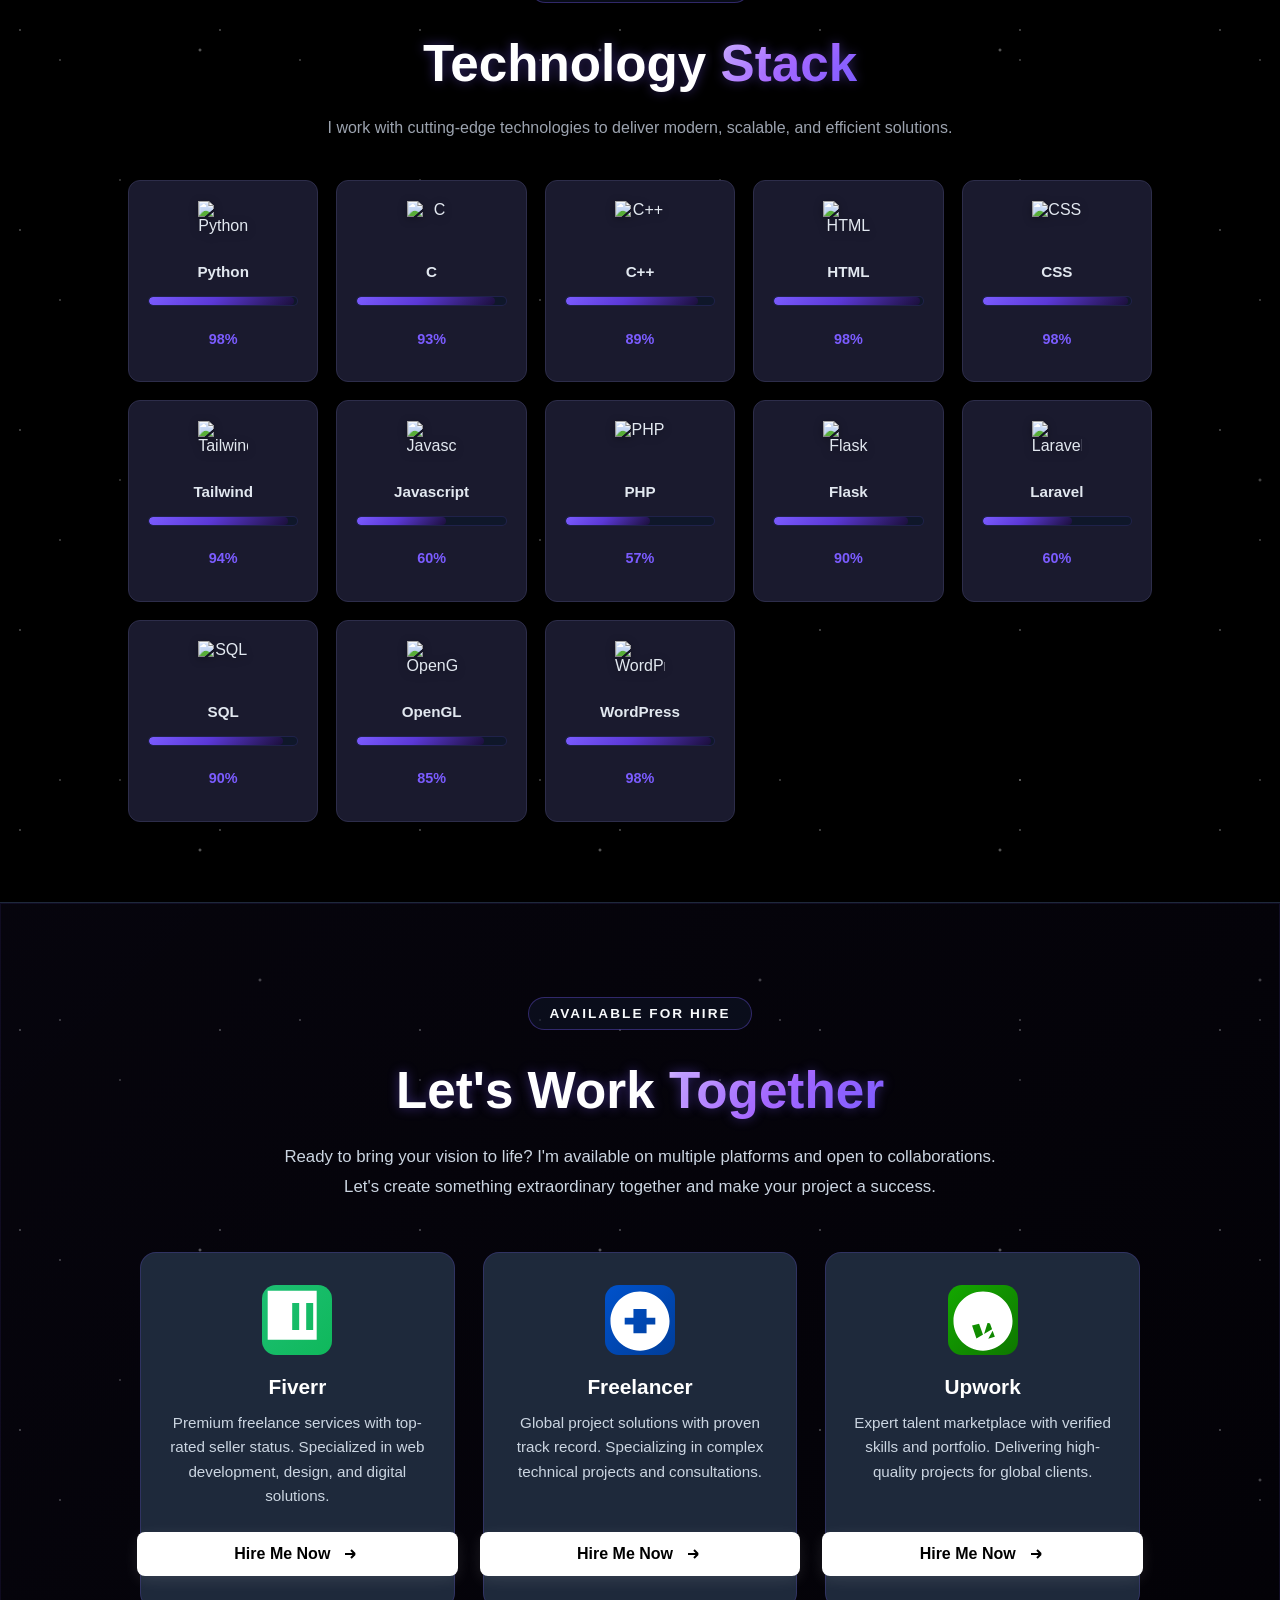
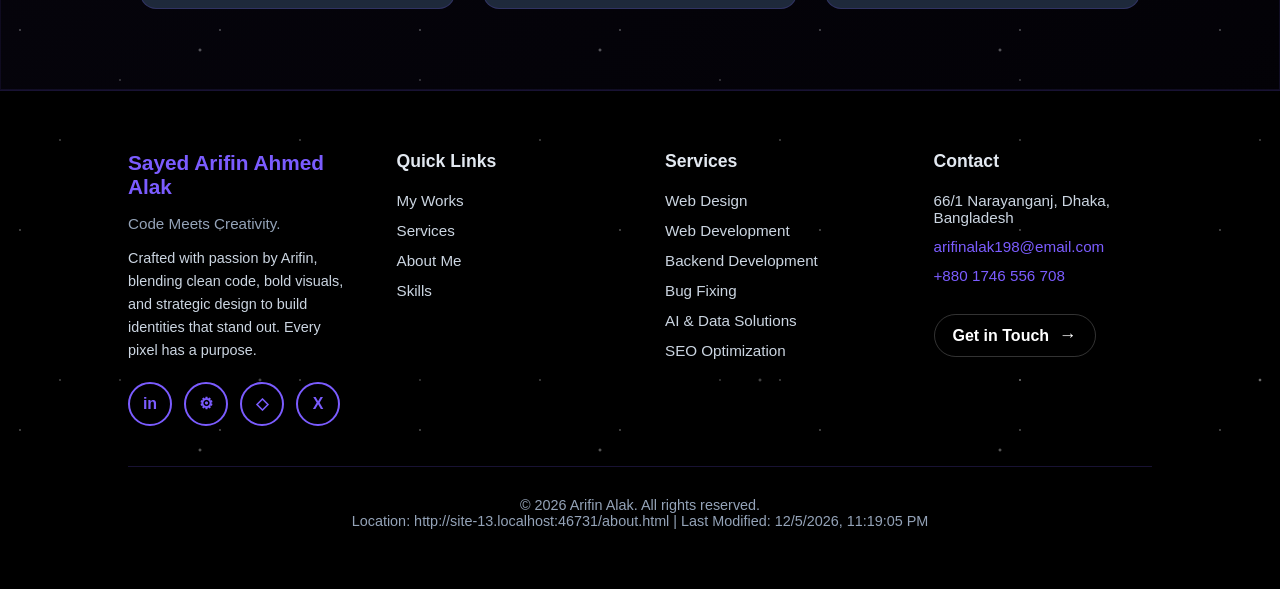
==== commit 6cc9c49b: "abot me updated" ====
--- a/about.html
+++ b/about.html
@@ -1,5 +1,6 @@
 <!DOCTYPE html>
 <html lang="en">
+
 <head>
     <meta charset="UTF-8">
     <meta name="viewport" content="width=device-width, initial-scale=1.0">
@@ -10,388 +11,455 @@
 
 <body>
 
-<header>
-    <div class="nav-container">
-        <div class="nav-left">
-            <a href="index.html" class="logo-link">
+    <header>
+        <div class="nav-container">
+            <div class="nav-left">
+                <a href="index.html" class="logo-link">
                     <div class="nav-brand-text">
                         <span class="nav-brand-name">ARIFIN <span style="color: var(--accent-1);">ALAK</span></span>
                         <span class="nav-brand-tagline">DEVELOP / CREATE / INNOVATE</span>
                     </div>
+                </a>
+            </div>
+            <nav class="nav-center" id="main-nav">
+                <a href="index.html#home">Home</a>
+                <a href="about.html" class="active">About Me</a>
+                <a href="services.html">Services</a>
+                <a href="portfolio.html">Projects</a>
+                <a href="research.html">Research</a>
+                <a href="https://www.fiverr.com/arifinalak" target="_blank" class="hire-me-btn mobile-hire-btn">
+                    <svg width="16" height="16" viewBox="0 0 24 24" fill="none" stroke="currentColor" stroke-width="2"
+                        stroke-linecap="round" stroke-linejoin="round">
+                        <rect x="2" y="7" width="20" height="14" rx="2" ry="2"></rect>
+                        <path d="M16 21V5a2 2 0 0 0-2-2h-4a2 2 0 0 0-2 2v16"></path>
+                    </svg>
+                    Hire Me
+                </a>
+            </nav>
+            <div class="nav-right">
+                <a href="https://www.fiverr.com/arifinalak" target="_blank" class="hire-me-btn">
+                    <svg width="16" height="16" viewBox="0 0 24 24" fill="none" stroke="currentColor" stroke-width="2"
+                        stroke-linecap="round" stroke-linejoin="round">
+                        <rect x="2" y="7" width="20" height="14" rx="2" ry="2"></rect>
+                        <path d="M16 21V5a2 2 0 0 0-2-2h-4a2 2 0 0 0-2 2v16"></path>
+                    </svg>
+                    Hire Me
+                </a>
+            </div>
+            <button class="hamburger" id="hamburger" aria-label="Toggle menu">
+                <span></span>
+                <span></span>
+                <span></span>
+            </button>
+        </div>
+    </header>
+
+    <section class="about-hero" id="about-hero">
+        <div class="about-hero-content">
+            <h1>About Me</h1>
+            <p>Discover my journey, skills, and what drives me to create exceptional digital experiences.</p>
+        </div>
+    </section>
+
+    <section class="about" id="about-page">
+        <p class="story-label">My Story</p>
+        <h2 class="story-title">Every great project begins with an even better <span
+                class="story-highlight">solution.</span></h2>
+        <div class="about-content">
+            <div class="about-text">
+                <p class="story-copy">I'm a Full-Stack Software Developer and AI Engineer who enjoys turning ideas and
+                    real-world problems into meaningful digital solutions. My focus is on building software that is not
+                    only functional and reliable but also intuitive, efficient, and thoughtfully designed. Whether it's
+                    a full-stack web application, an AI-powered system, a machine-learning project, or an intelligent
+                    automation workflow, I aim to create solutions that are practical, scalable, and built with purpose.
+                </p>
+
+                <p class="story-copy">What defines my approach is a strong sense of ownership and a commitment to
+                    continuous learning. I believe in understanding the problem first, building with purpose, and
+                    delivering solutions that create real value. Beyond development, I enjoy exploring AI, machine
+                    learning, Generative AI, AI agents, automation, and data-driven technologies, while continuously
+                    improving my skills through projects and experimentation. My goal is to keep growing as an engineer
+                    and build technology that makes a meaningful difference.</p>
+            </div>
+
+            <div class="about-image">
+                <img src="potfolio pic/about_me_pic.png" alt="About me">
+            </div>
+        </div>
+    </section>
+
+    <section id="social-links" class="social-links-section">
+        <p class="social-links-subtitle">CONNECT WITH ME</p>
+        <h2 class="social-links-heading">Let's Get <span class="social-links-highlight">Social</span></h2>
+        <p class="social-links-description">Follow me across my core platforms for coding updates, projects, and
+            professional insights.</p>
+
+        <div class="social-links-grid">
+            <a href="https://www.linkedin.com/in/sayed-arifin-ahmed-alak-68a205397/" target="_blank"
+                rel="noopener noreferrer" class="social-link-card linkedin-link" aria-label="LinkedIn profile link">
+                <span class="social-link-icon" aria-hidden="true">
+                    <svg viewBox="0 0 24 24" role="img" focusable="false">
+                        <path
+                            d="M6.94 8.5H3.56V19h3.38V8.5zM5.25 7.03a1.96 1.96 0 1 0 0-3.92 1.96 1.96 0 0 0 0 3.92zM20.44 19h-3.38v-5.1c0-1.22-.02-2.79-1.7-2.79-1.7 0-1.96 1.33-1.96 2.7V19H10V8.5h3.24v1.43h.05c.45-.85 1.56-1.74 3.22-1.74 3.44 0 4.08 2.26 4.08 5.2V19z" />
+                    </svg>
+                </span>
+                <h3>LinkedIn</h3>
+                <p>Professional Network</p>
             </a>
-        </div>
-        <nav class="nav-center" id="main-nav">
-            <a href="index.html#home">Home</a>
-            <a href="about.html" class="active">About Me</a>
-            <a href="services.html">Services</a>
-            <a href="portfolio.html">Projects</a>
-            <a href="research.html">Research</a>
-            <a href="https://www.fiverr.com/arifinalak" target="_blank" class="hire-me-btn mobile-hire-btn">
-                <svg width="16" height="16" viewBox="0 0 24 24" fill="none" stroke="currentColor" stroke-width="2" stroke-linecap="round" stroke-linejoin="round"><rect x="2" y="7" width="20" height="14" rx="2" ry="2"></rect><path d="M16 21V5a2 2 0 0 0-2-2h-4a2 2 0 0 0-2 2v16"></path></svg>
-                Hire Me
+
+            <a href="https://github.com/arifinalak" target="_blank" rel="noopener noreferrer"
+                class="social-link-card github-link" aria-label="GitHub profile link">
+                <span class="social-link-icon" aria-hidden="true">
+                    <svg viewBox="0 0 24 24" role="img" focusable="false">
+                        <path
+                            d="M12 .6a12 12 0 0 0-3.8 23.38c.6.12.82-.26.82-.58l-.01-2.04c-3.34.72-4.04-1.61-4.04-1.61-.54-1.39-1.34-1.76-1.34-1.76-1.1-.75.08-.74.08-.74 1.2.08 1.84 1.25 1.84 1.25 1.08 1.84 2.83 1.31 3.52 1 .11-.78.42-1.31.76-1.62-2.67-.3-5.47-1.33-5.47-5.92 0-1.31.46-2.37 1.24-3.2-.13-.3-.54-1.53.12-3.2 0 0 1.01-.32 3.3 1.23a11.3 11.3 0 0 1 6 0c2.28-1.55 3.3-1.22 3.3-1.22.66 1.66.25 2.89.12 3.2.77.83 1.24 1.89 1.24 3.2 0 4.6-2.8 5.61-5.48 5.91.43.37.81 1.1.81 2.24l-.01 3.31c0 .32.22.7.82.58A12 12 0 0 0 12 .6z" />
+                    </svg>
+                </span>
+                <h3>GitHub</h3>
+                <p>Code & Repositories</p>
             </a>
-        </nav>
-        <div class="nav-right">
-            <a href="https://www.fiverr.com/arifinalak" target="_blank" class="hire-me-btn">
-                <svg width="16" height="16" viewBox="0 0 24 24" fill="none" stroke="currentColor" stroke-width="2" stroke-linecap="round" stroke-linejoin="round"><rect x="2" y="7" width="20" height="14" rx="2" ry="2"></rect><path d="M16 21V5a2 2 0 0 0-2-2h-4a2 2 0 0 0-2 2v16"></path></svg>
-                Hire Me
+
+            <a href="https://x.com/AlakArifin198" target="_blank" rel="noopener noreferrer"
+                class="social-link-card x-link" aria-label="X Twitter profile link">
+                <span class="social-link-icon" aria-hidden="true">
+                    <svg viewBox="0 0 24 24" role="img" focusable="false">
+                        <path
+                            d="M4 3h4.2l4 5.6L17 3h3l-6.3 7.3L20.3 21h-4.2l-4.4-6.2L6.7 21H3.6l6.7-7.7L4 3zm3.1 1.8 10 14.4h1.9L9 4.8H7.1z" />
+                    </svg>
+                </span>
+                <h3>X (Twitter)</h3>
+                <p>Tech Thoughts</p>
             </a>
-        </div>
-        <button class="hamburger" id="hamburger" aria-label="Toggle menu">
-            <span></span>
-            <span></span>
-            <span></span>
-        </button>
-    </div>
-</header>
-
-<section class="about-hero" id="about-hero">
-    <div class="about-hero-content">
-        <h1>About Me</h1>
-        <p>Discover my journey, skills, and what drives me to create exceptional digital experiences.</p>
-    </div>
-</section>
-
-<section class="about" id="about-page">
-    <p class="story-label">My Story</p>
-    <h2 class="story-title">Every great project begins with an even better <span class="story-highlight">solution.</span></h2>
-    <div class="about-content">
-        <div class="about-text">
-            <p class="story-copy">I'm a creative and detail-driven Web Developer who thrives on turning ideas into meaningful digital experiences. My focus is on building websites that are not only visually appealing but also intuitive, fast, and aligned with the goals of the people I work with. Whether it's a business site, a custom dashboard, or a complete redesign, I aim to create solutions that truly make a difference.</p>
-
-            <p class="story-copy">What defines my approach is a deep sense of ownership in every project. I believe in listening first, building with purpose, and delivering results that stand the test of time. Outside of client work, I enjoy sharing knowledge on social media, helping others understand and appreciate the power of good design and development. I'm continuously learning and growing, exploring new technologies and better ways to serve those who trust me with their vision.</p>
-        </div>
-
-        <div class="about-image">
-            <img src="potfolio pic/about_me_pic.png" alt="About me">
-        </div>
-    </div>
-</section>
-
-<section id="social-links" class="social-links-section">
-    <p class="social-links-subtitle">CONNECT WITH ME</p>
-    <h2 class="social-links-heading">Let's Get <span class="social-links-highlight">Social</span></h2>
-    <p class="social-links-description">Follow me across my core platforms for coding updates, projects, and professional insights.</p>
-
-    <div class="social-links-grid">
-        <a href="https://www.linkedin.com/in/sayed-arifin-ahmed-alak-68a205397/" target="_blank" rel="noopener noreferrer" class="social-link-card linkedin-link" aria-label="LinkedIn profile link">
-            <span class="social-link-icon" aria-hidden="true">
-                <svg viewBox="0 0 24 24" role="img" focusable="false">
-                    <path d="M6.94 8.5H3.56V19h3.38V8.5zM5.25 7.03a1.96 1.96 0 1 0 0-3.92 1.96 1.96 0 0 0 0 3.92zM20.44 19h-3.38v-5.1c0-1.22-.02-2.79-1.7-2.79-1.7 0-1.96 1.33-1.96 2.7V19H10V8.5h3.24v1.43h.05c.45-.85 1.56-1.74 3.22-1.74 3.44 0 4.08 2.26 4.08 5.2V19z" />
-                </svg>
-            </span>
-            <h3>LinkedIn</h3>
-            <p>Professional Network</p>
-        </a>
-
-        <a href="https://github.com/arifinalak" target="_blank" rel="noopener noreferrer" class="social-link-card github-link" aria-label="GitHub profile link">
-            <span class="social-link-icon" aria-hidden="true">
-                <svg viewBox="0 0 24 24" role="img" focusable="false">
-                    <path d="M12 .6a12 12 0 0 0-3.8 23.38c.6.12.82-.26.82-.58l-.01-2.04c-3.34.72-4.04-1.61-4.04-1.61-.54-1.39-1.34-1.76-1.34-1.76-1.1-.75.08-.74.08-.74 1.2.08 1.84 1.25 1.84 1.25 1.08 1.84 2.83 1.31 3.52 1 .11-.78.42-1.31.76-1.62-2.67-.3-5.47-1.33-5.47-5.92 0-1.31.46-2.37 1.24-3.2-.13-.3-.54-1.53.12-3.2 0 0 1.01-.32 3.3 1.23a11.3 11.3 0 0 1 6 0c2.28-1.55 3.3-1.22 3.3-1.22.66 1.66.25 2.89.12 3.2.77.83 1.24 1.89 1.24 3.2 0 4.6-2.8 5.61-5.48 5.91.43.37.81 1.1.81 2.24l-.01 3.31c0 .32.22.7.82.58A12 12 0 0 0 12 .6z" />
-                </svg>
-            </span>
-            <h3>GitHub</h3>
-            <p>Code & Repositories</p>
-        </a>
-
-        <a href="https://x.com/AlakArifin198" target="_blank" rel="noopener noreferrer" class="social-link-card x-link" aria-label="X Twitter profile link">
-            <span class="social-link-icon" aria-hidden="true">
-                <svg viewBox="0 0 24 24" role="img" focusable="false">
-                    <path d="M4 3h4.2l4 5.6L17 3h3l-6.3 7.3L20.3 21h-4.2l-4.4-6.2L6.7 21H3.6l6.7-7.7L4 3zm3.1 1.8 10 14.4h1.9L9 4.8H7.1z" />
-                </svg>
-            </span>
-            <h3>X (Twitter)</h3>
-            <p>Tech Thoughts</p>
-        </a>
-
-        <a href="https://leetcode.com/u/arifinalak/" target="_blank" rel="noopener noreferrer" class="social-link-card leetcode-link" aria-label="LeetCode profile link">
-            <span class="social-link-icon" aria-hidden="true">
-                <svg viewBox="0 0 24 24" role="img" focusable="false">
-                    <path d="M14.7 3.4 8.1 10a2.8 2.8 0 0 0 0 4l6.6 6.6 1.9-1.9-6.6-6.6a.15.15 0 0 1 0-.2l6.6-6.6-1.9-1.9z" />
-                    <path d="M20.9 11H12v2h8.9v-2z" />
-                    <path d="M7.1 13a1 1 0 0 1 0-2h4.2v2H7.1z" />
-                </svg>
-            </span>
-            <h3>LeetCode</h3>
-            <p>Problem Solving</p>
-        </a>
-    </div>
-</section>
-
-<section id="education">
-    <h2>Education</h2>
-    
-    <div class="education-container">
-        <div class="education-item">
-            <div class="education-header">
-                <h3>Bachelor of Science in Computer Science & Engineering</h3>
-                <span class="education-year">2022 - Present</span>
-            </div>
-            <div class="education-institution-wrapper">
-                <img src="potfolio pic/bracu_logo.png" alt="BRAC University Logo" class="university-logo">
-                <p class="education-institution">BRAC University, Dhaka, Bangladesh</p>
-            </div>
-            <p class="education-description">BSC in Computer Science & Engineering .</p>
-        </div>
-        
-        <div class="education-item">
-            <div class="education-header">
-                <h3>Higher Secondary Certificate (HSC)</h3>
-                <span class="education-year">2020 - 2021</span>
-            </div>
-            <div class="education-institution-wrapper">
-                <img src="potfolio pic/gimc logo.jpg" alt="GIMC College Logo" class="university-logo">
-                <p class="education-institution">GIMC College</p>
-            </div>
-            <p class="education-description">Science Department - GPA: 5.00</p>
-        </div>
-        
-        <div class="education-item">
-            <div class="education-header">
-                <h3>Secondary School Certificate (SSC)</h3>
-                <span class="education-year">2019</span>
-            </div>
-            <div class="education-institution-wrapper">
-                <img src="potfolio pic/narayanganj ideal school logo.png" alt="Narayanganj Ideal School Logo" class="university-logo">
-                <p class="education-institution">Narayanganj Ideal School</p>
-            </div>
-            <p class="education-description">Science Department - GPA: 5.00</p>
-        </div>
-    </div>
-</section>
-
-<section class="tech-stack-section">
-    <p class="tech-stack-subtitle">Skills & Expertise</p>
-    <h2 class="tech-stack-heading">Technology <span class="stack-highlight">Stack</span></h2>
-    <p class="tech-stack-description">I work with cutting-edge technologies to deliver modern, scalable, and efficient solutions.</p>
-    
-    <div class="tech-stack-grid">
-        <div class="tech-stack-card">
-            <img src="https://cdn.jsdelivr.net/gh/devicons/devicon/icons/python/python-original.svg" alt="Python" class="tech-icon-img">
-            <p class="tech-name">Python</p>
-            <div class="tech-progress-bar">
-                <div class="tech-progress-fill python-98"></div>
-            </div>
-            <p class="tech-percentage">98%</p>
-        </div>
-        
-        <div class="tech-stack-card">
-            <img src="https://cdn.jsdelivr.net/gh/devicons/devicon/icons/c/c-original.svg" alt="C" class="tech-icon-img">
-            <p class="tech-name">C</p>
-            <div class="tech-progress-bar">
-                <div class="tech-progress-fill c-93"></div>
-            </div>
-            <p class="tech-percentage">93%</p>
-        </div>
-        
-        <div class="tech-stack-card">
-            <img src="https://cdn.jsdelivr.net/gh/devicons/devicon/icons/cplusplus/cplusplus-original.svg" alt="C++" class="tech-icon-img">
-            <p class="tech-name">C++</p>
-            <div class="tech-progress-bar">
-                <div class="tech-progress-fill cpp-89"></div>
-            </div>
-            <p class="tech-percentage">89%</p>
-        </div>
-        
-        <div class="tech-stack-card">
-            <img src="https://cdn.jsdelivr.net/gh/devicons/devicon/icons/html5/html5-original.svg" alt="HTML" class="tech-icon-img">
-            <p class="tech-name">HTML</p>
-            <div class="tech-progress-bar">
-                <div class="tech-progress-fill html-98"></div>
-            </div>
-            <p class="tech-percentage">98%</p>
-        </div>
-        
-        <div class="tech-stack-card">
-            <img src="https://cdn.jsdelivr.net/gh/devicons/devicon/icons/css3/css3-original.svg" alt="CSS" class="tech-icon-img">
-            <p class="tech-name">CSS</p>
-            <div class="tech-progress-bar">
-                <div class="tech-progress-fill css-98"></div>
-            </div>
-            <p class="tech-percentage">98%</p>
-        </div>
-        
-        <div class="tech-stack-card">
-            <img src="https://cdn.jsdelivr.net/gh/devicons/devicon/icons/tailwindcss/tailwindcss-original.svg" alt="Tailwind" class="tech-icon-img">
-            <p class="tech-name">Tailwind</p>
-            <div class="tech-progress-bar">
-                <div class="tech-progress-fill tailwind-94"></div>
-            </div>
-            <p class="tech-percentage">94%</p>
-        </div>
-        
-        <div class="tech-stack-card">
-            <img src="https://cdn.jsdelivr.net/gh/devicons/devicon/icons/javascript/javascript-original.svg" alt="Javascript" class="tech-icon-img">
-            <p class="tech-name">Javascript</p>
-            <div class="tech-progress-bar">
-                <div class="tech-progress-fill javascript-60"></div>
-            </div>
-            <p class="tech-percentage">60%</p>
-        </div>
-        
-        <div class="tech-stack-card">
-            <img src="https://cdn.jsdelivr.net/gh/devicons/devicon/icons/php/php-original.svg" alt="PHP" class="tech-icon-img">
-            <p class="tech-name">PHP</p>
-            <div class="tech-progress-bar">
-                <div class="tech-progress-fill php-57"></div>
-            </div>
-            <p class="tech-percentage">57%</p>
-        </div>
-        
-        <div class="tech-stack-card">
-            <img src="https://cdn.jsdelivr.net/gh/devicons/devicon/icons/flask/flask-original.svg" alt="Flask" class="tech-icon-img">
-            <p class="tech-name">Flask</p>
-            <div class="tech-progress-bar">
-                <div class="tech-progress-fill flask-90"></div>
-            </div>
-            <p class="tech-percentage">90%</p>
-        </div>
-        
-        <div class="tech-stack-card">
-            <img src="https://cdn.jsdelivr.net/gh/devicons/devicon/icons/laravel/laravel-plain.svg" alt="Laravel" class="tech-icon-img">
-            <p class="tech-name">Laravel</p>
-            <div class="tech-progress-bar">
-                <div class="tech-progress-fill laravel-60"></div>
-            </div>
-            <p class="tech-percentage">60%</p>
-        </div>
-        
-        <div class="tech-stack-card">
-            <img src="https://cdn.jsdelivr.net/gh/devicons/devicon/icons/mysql/mysql-original.svg" alt="SQL" class="tech-icon-img">
-            <p class="tech-name">SQL</p>
-            <div class="tech-progress-bar">
-                <div class="tech-progress-fill sql-90"></div>
-            </div>
-            <p class="tech-percentage">90%</p>
-        </div>
-        
-        <div class="tech-stack-card">
-            <img src="https://cdn.jsdelivr.net/gh/devicons/devicon/icons/opengl/opengl-original.svg" alt="OpenGL" class="tech-icon-img">
-            <p class="tech-name">OpenGL</p>
-            <div class="tech-progress-bar">
-                <div class="tech-progress-fill opengl-85"></div>
-            </div>
-            <p class="tech-percentage">85%</p>
-        </div>
-        
-        <div class="tech-stack-card">
-            <img src="https://cdn.jsdelivr.net/gh/devicons/devicon/icons/wordpress/wordpress-original.svg" alt="WordPress" class="tech-icon-img">
-            <p class="tech-name">WordPress</p>
-            <div class="tech-progress-bar">
-                <div class="tech-progress-fill wordpress-98"></div>
-            </div>
-            <p class="tech-percentage">98%</p>
-        </div>
-    </div>
-</section>
-
-<section class="hire-section">
-    <div class="hire-content">
-        <p class="hire-badge">Available for Hire</p>
-        <h2 class="hire-heading">Let's Work <span class="hire-highlight">Together</span></h2>
-        <p class="hire-description">Ready to bring your vision to life? I'm available on multiple platforms and open to collaborations. Let's create something extraordinary together and make your project a success.</p>
-        
-        <div class="hire-platforms-grid">
-            <div class="platform-card">
-                <div class="platform-icon fiverr-icon">
-                    <svg viewBox="0 0 128 128" xmlns="http://www.w3.org/2000/svg">
-                        <path fill="currentColor" d="M32 36h16v62H32V36zm48 0h-16v62h16V36zm32 0h-16v62h16V36zM8 8h112v112H8V8z" transform="translate(4 4) scale(0.8)"/>
-                    </svg>
-                </div>
-                <h3>Fiverr</h3>
-                <p>Premium freelance services with top-rated seller status. Specialized in web development, design, and digital solutions.</p>
-                <a href="https://www.fiverr.com/arifinalak" target="_blank" rel="noopener noreferrer" class="hire-btn">
-                    <span>Hire Me Now</span>
-                    <svg width="20" height="20" viewBox="0 0 20 20" fill="none" stroke="currentColor"><path d="M5 10h10M15 10l-4-4M15 10l-4 4"/></svg>
-                </a>
-            </div>
-            
-            <div class="platform-card">
-                <div class="platform-icon freelancer-icon">
-                    <svg viewBox="0 0 128 128" xmlns="http://www.w3.org/2000/svg">
-                        <path fill="currentColor" d="M64 12C34 12 10 36 10 66c0 30 24 54 54 54s54-24 54-54c0-30-24-54-54-54zm28 60h-16v16H52v-16H36V60h16V44h24v16h16v12z"/>
-                    </svg>
-                </div>
-                <h3>Freelancer</h3>
-                <p>Global project solutions with proven track record. Specializing in complex technical projects and consultations.</p>
-                <a href="https://www.freelancer.com/u/arifinalak" target="_blank" rel="noopener noreferrer" class="hire-btn">
-                    <span>Hire Me Now</span>
-                    <svg width="20" height="20" viewBox="0 0 20 20" fill="none" stroke="currentColor"><path d="M5 10h10M15 10l-4-4M15 10l-4 4"/></svg>
-                </a>
-            </div>
-            
-            <div class="platform-card">
-                <div class="platform-icon upwork-icon">
-                    <svg viewBox="0 0 128 128" xmlns="http://www.w3.org/2000/svg">
-                        <path fill="currentColor" d="M64 12C34.2 12 10 36.2 10 66s24.2 54 54 54 54-24.2 54-54-24.2-54-54-54zm20.4 66.8L52 98l-8-24 12.8-3.2 8 22.4 7.6-24.4 4.4 1.6 8.8 24-12 4zm-8-28.8c-5.6 0-10 4.4-10 10s4.4 10 10 10 10-4.4 10-10-4.4-10-10-10z"/>
-                    </svg>
-                </div>
-                <h3>Upwork</h3>
-                <p>Expert talent marketplace with verified skills and portfolio. Delivering high-quality projects for global clients.</p>
-                <a href="https://www.upwork.com/freelancers/arifinalak" target="_blank" rel="noopener noreferrer" class="hire-btn">
-                    <span>Hire Me Now</span>
-                    <svg width="20" height="20" viewBox="0 0 20 20" fill="none" stroke="currentColor"><path d="M5 10h10M15 10l-4-4M15 10l-4 4"/></svg>
-                </a>
-            </div>
-        </div>
-    </div>
-</section>
-
-<footer>
-    <div class="footer-content">
-        <div class="footer-section">
-            <h3>Sayed Arifin Ahmed Alak</h3>
-            <p class="tagline">Code Meets Creativity.</p>
-            <p class="about-text">Crafted with passion by Arifin, blending clean code, bold visuals, and strategic design to build identities that stand out. Every pixel has a purpose.</p>
-            <div class="social-icons">
-                <a href="https://www.linkedin.com/in/sayed-arifin-ahmed-alak-68a205397/" target="_blank" rel="noopener noreferrer" class="social-icon" title="LinkedIn">in</a>
-                <a href="https://github.com/arifinalak" target="_blank" rel="noopener noreferrer" class="social-icon" title="GitHub">⚙</a>
-                <a href="https://leetcode.com/u/arifinalak/" target="_blank" rel="noopener noreferrer" class="social-icon" title="LeetCode">◇</a>
-                <a href="https://x.com/AlakArifin198" target="_blank" rel="noopener noreferrer" class="social-icon" title="X (Twitter)">X</a>
-            </div>
-        </div>
-
-        <div class="footer-section">
-            <h4>Quick Links</h4>
-            <ul class="footer-links">
-                <li><a href="portfolio.html">My Works</a></li>
-                <li><a href="services.html">Services</a></li>
-                <li><a href="about.html">About Me</a></li>
-                <li><a href="index.html#skills">Skills</a></li>
-            </ul>
-        </div>
-
-        <div class="footer-section">
-            <h4>Services</h4>
-            <ul class="footer-links">
-                <li><a href="services.html">Web Design</a></li>
-                <li><a href="services.html">Web Development</a></li>
-                <li><a href="services.html">Backend Development</a></li>
-                <li><a href="services.html">Bug Fixing</a></li>
-                <li><a href="services.html">AI & Data Solutions</a></li>
-                <li><a href="services.html">SEO Optimization</a></li>
-            </ul>
-        </div>
-
-        <div class="footer-section">
-            <h4>Contact</h4>
-            <ul class="contact-info">
-                <li>66/1 Narayanganj, Dhaka, Bangladesh</li>
-                <li><a href="mailto:arifinalak198@email.com">arifinalak198@email.com</a></li>
-                <li><a href="tel:+8801746556708">+880 1746 556 708</a></li>
-            </ul>
-            <a href="https://docs.google.com/forms/d/e/1FAIpQLSdO59KS2FkeB6CDlVoBrFqivbtxR3UzDHF6E8eAf1m6Abv9Ew/viewform?usp=publish-editor" class="get-in-touch">Get in Touch <span class="arrow">→</span></a>
-        </div>
-    </div>
-
-    <div class="footer-bottom">
-        <p>© 2026 Arifin Alak. All rights reserved.</p>
-        <p id="page-meta"></p>
-    </div>
-</footer>
-
-<script src="js/script.js"></script>
-<script src="js/matrix-rain.js"></script>
+
+            <a href="https://leetcode.com/u/arifinalak/" target="_blank" rel="noopener noreferrer"
+                class="social-link-card leetcode-link" aria-label="LeetCode profile link">
+                <span class="social-link-icon" aria-hidden="true">
+                    <svg viewBox="0 0 24 24" role="img" focusable="false">
+                        <path
+                            d="M14.7 3.4 8.1 10a2.8 2.8 0 0 0 0 4l6.6 6.6 1.9-1.9-6.6-6.6a.15.15 0 0 1 0-.2l6.6-6.6-1.9-1.9z" />
+                        <path d="M20.9 11H12v2h8.9v-2z" />
+                        <path d="M7.1 13a1 1 0 0 1 0-2h4.2v2H7.1z" />
+                    </svg>
+                </span>
+                <h3>LeetCode</h3>
+                <p>Problem Solving</p>
+            </a>
+        </div>
+    </section>
+
+    <section id="education">
+        <h2>Education</h2>
+
+        <div class="education-container">
+            <div class="education-item">
+                <div class="education-header">
+                    <h3>Bachelor of Science in Computer Science & Engineering</h3>
+                    <span class="education-year">2022 - Present</span>
+                </div>
+                <div class="education-institution-wrapper">
+                    <img src="potfolio pic/bracu_logo.png" alt="BRAC University Logo" class="university-logo">
+                    <p class="education-institution">BRAC University, Dhaka, Bangladesh</p>
+                </div>
+                <p class="education-description">BSC in Computer Science & Engineering .</p>
+            </div>
+
+            <div class="education-item">
+                <div class="education-header">
+                    <h3>Higher Secondary Certificate (HSC)</h3>
+                    <span class="education-year">2020 - 2021</span>
+                </div>
+                <div class="education-institution-wrapper">
+                    <img src="potfolio pic/gimc logo.jpg" alt="GIMC College Logo" class="university-logo">
+                    <p class="education-institution">GIMC College</p>
+                </div>
+                <p class="education-description">Science Department - GPA: 5.00</p>
+            </div>
+
+            <div class="education-item">
+                <div class="education-header">
+                    <h3>Secondary School Certificate (SSC)</h3>
+                    <span class="education-year">2019</span>
+                </div>
+                <div class="education-institution-wrapper">
+                    <img src="potfolio pic/narayanganj ideal school logo.png" alt="Narayanganj Ideal School Logo"
+                        class="university-logo">
+                    <p class="education-institution">Narayanganj Ideal School</p>
+                </div>
+                <p class="education-description">Science Department - GPA: 5.00</p>
+            </div>
+        </div>
+    </section>
+
+    <section class="tech-stack-section">
+        <p class="tech-stack-subtitle">Skills & Expertise</p>
+        <h2 class="tech-stack-heading">Technology <span class="stack-highlight">Stack</span></h2>
+        <p class="tech-stack-description">I work with cutting-edge technologies to deliver modern, scalable, and
+            efficient solutions.</p>
+
+        <div class="tech-stack-grid">
+            <div class="tech-stack-card">
+                <img src="https://cdn.jsdelivr.net/gh/devicons/devicon/icons/python/python-original.svg" alt="Python"
+                    class="tech-icon-img">
+                <p class="tech-name">Python</p>
+                <div class="tech-progress-bar">
+                    <div class="tech-progress-fill python-98"></div>
+                </div>
+                <p class="tech-percentage">98%</p>
+            </div>
+
+            <div class="tech-stack-card">
+                <img src="https://cdn.jsdelivr.net/gh/devicons/devicon/icons/c/c-original.svg" alt="C"
+                    class="tech-icon-img">
+                <p class="tech-name">C</p>
+                <div class="tech-progress-bar">
+                    <div class="tech-progress-fill c-93"></div>
+                </div>
+                <p class="tech-percentage">93%</p>
+            </div>
+
+            <div class="tech-stack-card">
+                <img src="https://cdn.jsdelivr.net/gh/devicons/devicon/icons/cplusplus/cplusplus-original.svg" alt="C++"
+                    class="tech-icon-img">
+                <p class="tech-name">C++</p>
+                <div class="tech-progress-bar">
+                    <div class="tech-progress-fill cpp-89"></div>
+                </div>
+                <p class="tech-percentage">89%</p>
+            </div>
+
+            <div class="tech-stack-card">
+                <img src="https://cdn.jsdelivr.net/gh/devicons/devicon/icons/html5/html5-original.svg" alt="HTML"
+                    class="tech-icon-img">
+                <p class="tech-name">HTML</p>
+                <div class="tech-progress-bar">
+                    <div class="tech-progress-fill html-98"></div>
+                </div>
+                <p class="tech-percentage">98%</p>
+            </div>
+
+            <div class="tech-stack-card">
+                <img src="https://cdn.jsdelivr.net/gh/devicons/devicon/icons/css3/css3-original.svg" alt="CSS"
+                    class="tech-icon-img">
+                <p class="tech-name">CSS</p>
+                <div class="tech-progress-bar">
+                    <div class="tech-progress-fill css-98"></div>
+                </div>
+                <p class="tech-percentage">98%</p>
+            </div>
+
+            <div class="tech-stack-card">
+                <img src="https://cdn.jsdelivr.net/gh/devicons/devicon/icons/tailwindcss/tailwindcss-original.svg"
+                    alt="Tailwind" class="tech-icon-img">
+                <p class="tech-name">Tailwind</p>
+                <div class="tech-progress-bar">
+                    <div class="tech-progress-fill tailwind-94"></div>
+                </div>
+                <p class="tech-percentage">94%</p>
+            </div>
+
+            <div class="tech-stack-card">
+                <img src="https://cdn.jsdelivr.net/gh/devicons/devicon/icons/javascript/javascript-original.svg"
+                    alt="Javascript" class="tech-icon-img">
+                <p class="tech-name">Javascript</p>
+                <div class="tech-progress-bar">
+                    <div class="tech-progress-fill javascript-60"></div>
+                </div>
+                <p class="tech-percentage">60%</p>
+            </div>
+
+            <div class="tech-stack-card">
+                <img src="https://cdn.jsdelivr.net/gh/devicons/devicon/icons/php/php-original.svg" alt="PHP"
+                    class="tech-icon-img">
+                <p class="tech-name">PHP</p>
+                <div class="tech-progress-bar">
+                    <div class="tech-progress-fill php-57"></div>
+                </div>
+                <p class="tech-percentage">57%</p>
+            </div>
+
+            <div class="tech-stack-card">
+                <img src="https://cdn.jsdelivr.net/gh/devicons/devicon/icons/flask/flask-original.svg" alt="Flask"
+                    class="tech-icon-img">
+                <p class="tech-name">Flask</p>
+                <div class="tech-progress-bar">
+                    <div class="tech-progress-fill flask-90"></div>
+                </div>
+                <p class="tech-percentage">90%</p>
+            </div>
+
+            <div class="tech-stack-card">
+                <img src="https://cdn.jsdelivr.net/gh/devicons/devicon/icons/laravel/laravel-plain.svg" alt="Laravel"
+                    class="tech-icon-img">
+                <p class="tech-name">Laravel</p>
+                <div class="tech-progress-bar">
+                    <div class="tech-progress-fill laravel-60"></div>
+                </div>
+                <p class="tech-percentage">60%</p>
+            </div>
+
+            <div class="tech-stack-card">
+                <img src="https://cdn.jsdelivr.net/gh/devicons/devicon/icons/mysql/mysql-original.svg" alt="SQL"
+                    class="tech-icon-img">
+                <p class="tech-name">SQL</p>
+                <div class="tech-progress-bar">
+                    <div class="tech-progress-fill sql-90"></div>
+                </div>
+                <p class="tech-percentage">90%</p>
+            </div>
+
+            <div class="tech-stack-card">
+                <img src="https://cdn.jsdelivr.net/gh/devicons/devicon/icons/opengl/opengl-original.svg" alt="OpenGL"
+                    class="tech-icon-img">
+                <p class="tech-name">OpenGL</p>
+                <div class="tech-progress-bar">
+                    <div class="tech-progress-fill opengl-85"></div>
+                </div>
+                <p class="tech-percentage">85%</p>
+            </div>
+
+            <div class="tech-stack-card">
+                <img src="https://cdn.jsdelivr.net/gh/devicons/devicon/icons/wordpress/wordpress-original.svg"
+                    alt="WordPress" class="tech-icon-img">
+                <p class="tech-name">WordPress</p>
+                <div class="tech-progress-bar">
+                    <div class="tech-progress-fill wordpress-98"></div>
+                </div>
+                <p class="tech-percentage">98%</p>
+            </div>
+        </div>
+    </section>
+
+    <section class="hire-section">
+        <div class="hire-content">
+            <p class="hire-badge">Available for Hire</p>
+            <h2 class="hire-heading">Let's Work <span class="hire-highlight">Together</span></h2>
+            <p class="hire-description">Ready to bring your vision to life? I'm available on multiple platforms and open
+                to collaborations. Let's create something extraordinary together and make your project a success.</p>
+
+            <div class="hire-platforms-grid">
+                <div class="platform-card">
+                    <div class="platform-icon fiverr-icon">
+                        <svg viewBox="0 0 128 128" xmlns="http://www.w3.org/2000/svg">
+                            <path fill="currentColor"
+                                d="M32 36h16v62H32V36zm48 0h-16v62h16V36zm32 0h-16v62h16V36zM8 8h112v112H8V8z"
+                                transform="translate(4 4) scale(0.8)" />
+                        </svg>
+                    </div>
+                    <h3>Fiverr</h3>
+                    <p>Premium freelance services with top-rated seller status. Specialized in web development, design,
+                        and digital solutions.</p>
+                    <a href="https://www.fiverr.com/arifinalak" target="_blank" rel="noopener noreferrer"
+                        class="hire-btn">
+                        <span>Hire Me Now</span>
+                        <svg width="20" height="20" viewBox="0 0 20 20" fill="none" stroke="currentColor">
+                            <path d="M5 10h10M15 10l-4-4M15 10l-4 4" />
+                        </svg>
+                    </a>
+                </div>
+
+                <div class="platform-card">
+                    <div class="platform-icon freelancer-icon">
+                        <svg viewBox="0 0 128 128" xmlns="http://www.w3.org/2000/svg">
+                            <path fill="currentColor"
+                                d="M64 12C34 12 10 36 10 66c0 30 24 54 54 54s54-24 54-54c0-30-24-54-54-54zm28 60h-16v16H52v-16H36V60h16V44h24v16h16v12z" />
+                        </svg>
+                    </div>
+                    <h3>Freelancer</h3>
+                    <p>Global project solutions with proven track record. Specializing in complex technical projects and
+                        consultations.</p>
+                    <a href="https://www.freelancer.com/u/arifinalak" target="_blank" rel="noopener noreferrer"
+                        class="hire-btn">
+                        <span>Hire Me Now</span>
+                        <svg width="20" height="20" viewBox="0 0 20 20" fill="none" stroke="currentColor">
+                            <path d="M5 10h10M15 10l-4-4M15 10l-4 4" />
+                        </svg>
+                    </a>
+                </div>
+
+                <div class="platform-card">
+                    <div class="platform-icon upwork-icon">
+                        <svg viewBox="0 0 128 128" xmlns="http://www.w3.org/2000/svg">
+                            <path fill="currentColor"
+                                d="M64 12C34.2 12 10 36.2 10 66s24.2 54 54 54 54-24.2 54-54-24.2-54-54-54zm20.4 66.8L52 98l-8-24 12.8-3.2 8 22.4 7.6-24.4 4.4 1.6 8.8 24-12 4zm-8-28.8c-5.6 0-10 4.4-10 10s4.4 10 10 10 10-4.4 10-10-4.4-10-10-10z" />
+                        </svg>
+                    </div>
+                    <h3>Upwork</h3>
+                    <p>Expert talent marketplace with verified skills and portfolio. Delivering high-quality projects
+                        for global clients.</p>
+                    <a href="https://www.upwork.com/freelancers/arifinalak" target="_blank" rel="noopener noreferrer"
+                        class="hire-btn">
+                        <span>Hire Me Now</span>
+                        <svg width="20" height="20" viewBox="0 0 20 20" fill="none" stroke="currentColor">
+                            <path d="M5 10h10M15 10l-4-4M15 10l-4 4" />
+                        </svg>
+                    </a>
+                </div>
+            </div>
+        </div>
+    </section>
+
+    <footer>
+        <div class="footer-content">
+            <div class="footer-section">
+                <h3>Sayed Arifin Ahmed Alak</h3>
+                <p class="tagline">Code Meets Creativity.</p>
+                <p class="about-text">Crafted with passion by Arifin, blending clean code, bold visuals, and strategic
+                    design to build identities that stand out. Every pixel has a purpose.</p>
+                <div class="social-icons">
+                    <a href="https://www.linkedin.com/in/sayed-arifin-ahmed-alak-68a205397/" target="_blank"
+                        rel="noopener noreferrer" class="social-icon" title="LinkedIn">in</a>
+                    <a href="https://github.com/arifinalak" target="_blank" rel="noopener noreferrer"
+                        class="social-icon" title="GitHub">⚙</a>
+                    <a href="https://leetcode.com/u/arifinalak/" target="_blank" rel="noopener noreferrer"
+                        class="social-icon" title="LeetCode">◇</a>
+                    <a href="https://x.com/AlakArifin198" target="_blank" rel="noopener noreferrer" class="social-icon"
+                        title="X (Twitter)">X</a>
+                </div>
+            </div>
+
+            <div class="footer-section">
+                <h4>Quick Links</h4>
+                <ul class="footer-links">
+                    <li><a href="portfolio.html">My Works</a></li>
+                    <li><a href="services.html">Services</a></li>
+                    <li><a href="about.html">About Me</a></li>
+                    <li><a href="index.html#skills">Skills</a></li>
+                </ul>
+            </div>
+
+            <div class="footer-section">
+                <h4>Services</h4>
+                <ul class="footer-links">
+                    <li><a href="services.html">Web Design</a></li>
+                    <li><a href="services.html">Web Development</a></li>
+                    <li><a href="services.html">Backend Development</a></li>
+                    <li><a href="services.html">Bug Fixing</a></li>
+                    <li><a href="services.html">AI & Data Solutions</a></li>
+                    <li><a href="services.html">SEO Optimization</a></li>
+                </ul>
+            </div>
+
+            <div class="footer-section">
+                <h4>Contact</h4>
+                <ul class="contact-info">
+                    <li>66/1 Narayanganj, Dhaka, Bangladesh</li>
+                    <li><a href="mailto:arifinalak198@email.com">arifinalak198@email.com</a></li>
+                    <li><a href="tel:+8801746556708">+880 1746 556 708</a></li>
+                </ul>
+                <a href="https://docs.google.com/forms/d/e/1FAIpQLSdO59KS2FkeB6CDlVoBrFqivbtxR3UzDHF6E8eAf1m6Abv9Ew/viewform?usp=publish-editor"
+                    class="get-in-touch">Get in Touch <span class="arrow">→</span></a>
+            </div>
+        </div>
+
+        <div class="footer-bottom">
+            <p>© 2026 Arifin Alak. All rights reserved.</p>
+            <p id="page-meta"></p>
+        </div>
+    </footer>
+
+    <script src="js/script.js"></script>
+    <script src="js/matrix-rain.js"></script>
 
 </body>
-</html>
+
+</html>
--- a/style.css
+++ b/style.css
@@ -1348,17 +1348,23 @@
 
 /* ── About Home Section ───────────────────────── */
 .about-home {
-
     display: grid;
     grid-template-columns: 1fr 1fr;
-    gap: 60px;
+    column-gap: 60px;
+    row-gap: 0;
     padding: 100px 6%;
     align-items: start;
     background: transparent;
 }
 
+.about-home-left {
+    display: contents;
+}
+
 /* LEFT */
 .about-home-badge {
+    grid-column: 1 / 2;
+    grid-row: 1;
     display: inline-block;
     border: 1px solid rgba(255, 255, 255, 0.2);
     color: #e2e8f0;
@@ -1367,9 +1373,13 @@
     padding: 6px 16px;
     border-radius: 999px;
     margin-bottom: 20px;
+    align-self: start;
+    justify-self: start;
 }
 
 .about-home-heading {
+    grid-column: 1 / 2;
+    grid-row: 2;
     font-size: clamp(1.6rem, 3vw, 2.4rem);
     font-weight: 800;
     color: #ffffff;
@@ -1382,6 +1392,8 @@
 }
 
 .about-home-bottom {
+    grid-column: 1 / 2;
+    grid-row: 3;
     display: flex;
     gap: 16px;
     align-items: flex-start;
@@ -1428,7 +1440,6 @@
     background: linear-gradient(135deg, #1e1b4b 0%, #4c1d95 50%, #1e1b4b 100%);
     border: 1px solid rgba(123, 47, 247, 0.3);
     aspect-ratio: 3/4;
-    max-height: 280px;
 }
 
 .about-home-photo img {
@@ -1441,7 +1452,9 @@
 
 /* RIGHT */
 .about-home-right {
-    padding-top: 12px;
+    grid-column: 2 / 3;
+    grid-row: 3;
+    padding-top: 0;
 }
 
 .about-home-bio {
@@ -1552,6 +1565,11 @@
         grid-template-columns: 1fr;
         gap: 40px;
         padding: 70px 5%;
+    }
+    
+    .about-home-badge, .about-home-heading, .about-home-bottom, .about-home-right {
+        grid-column: 1 / 2;
+        grid-row: auto;
     }
 
     .about-features {
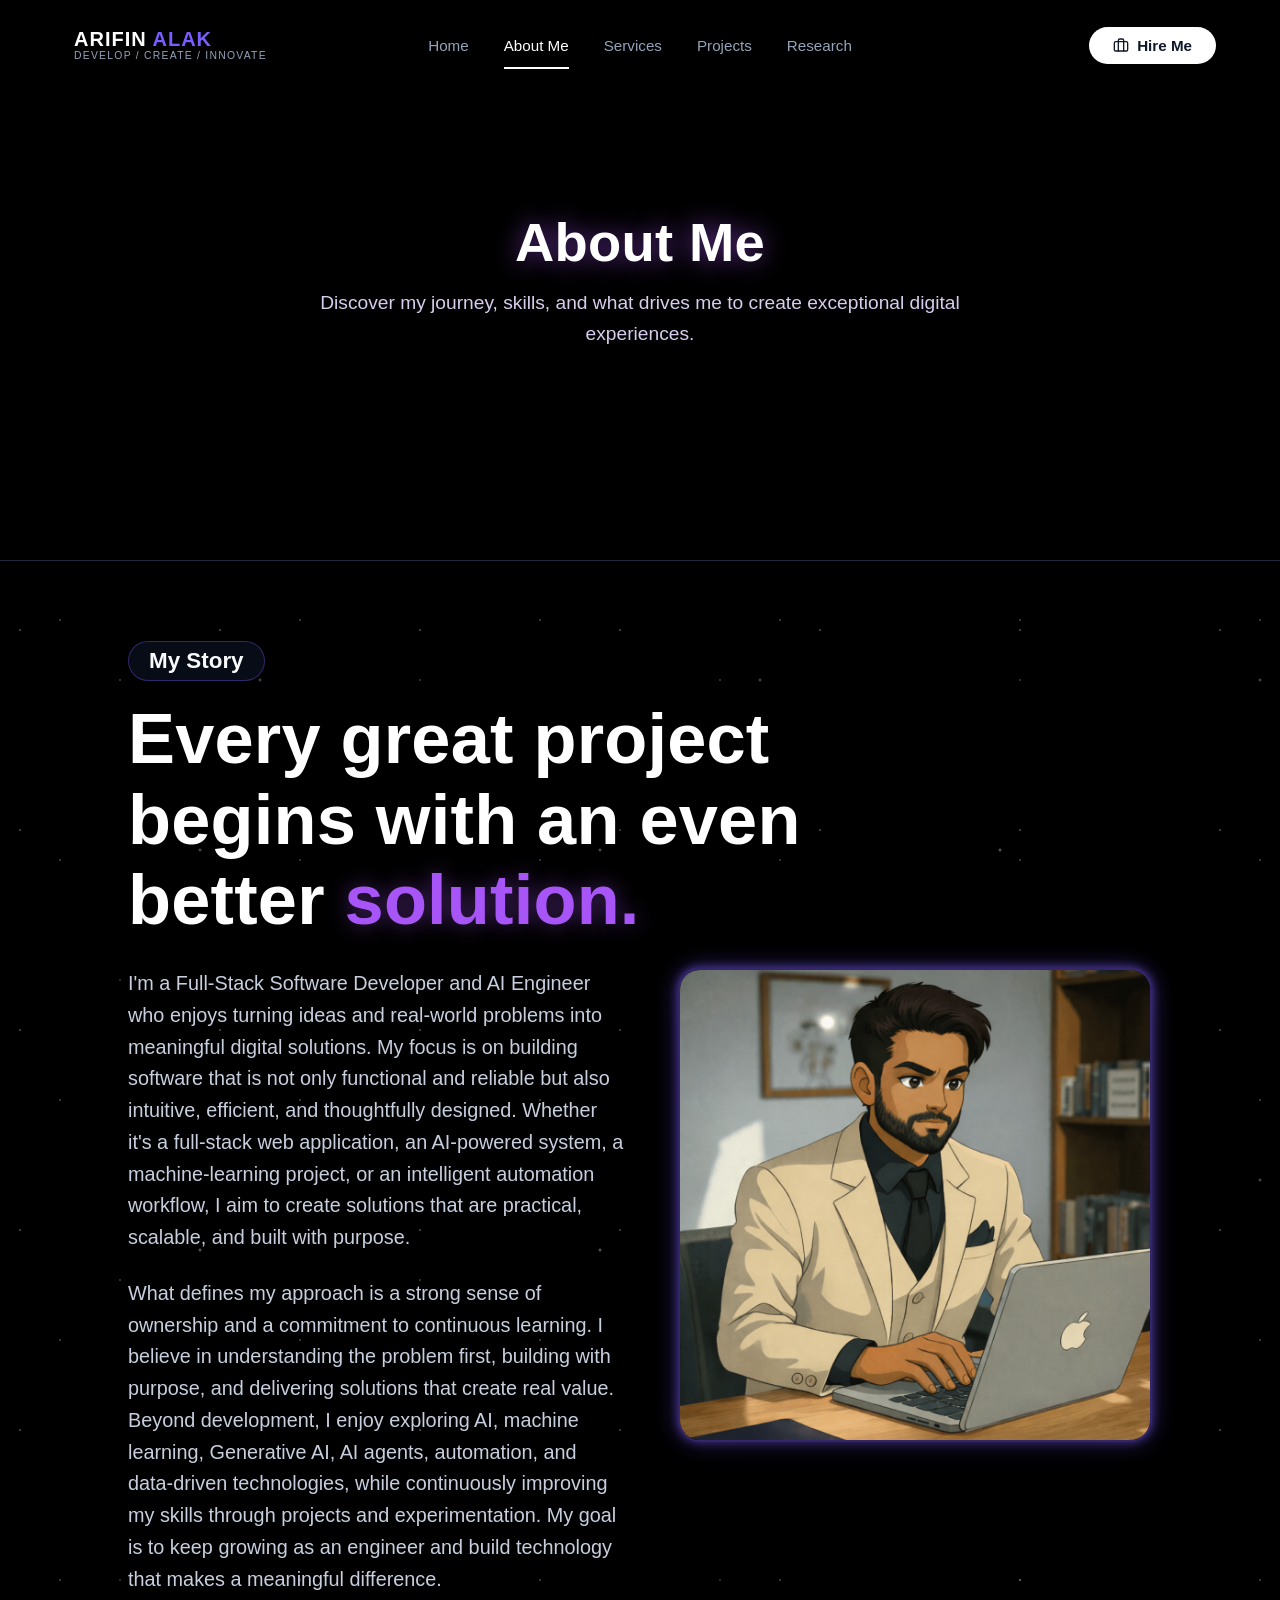
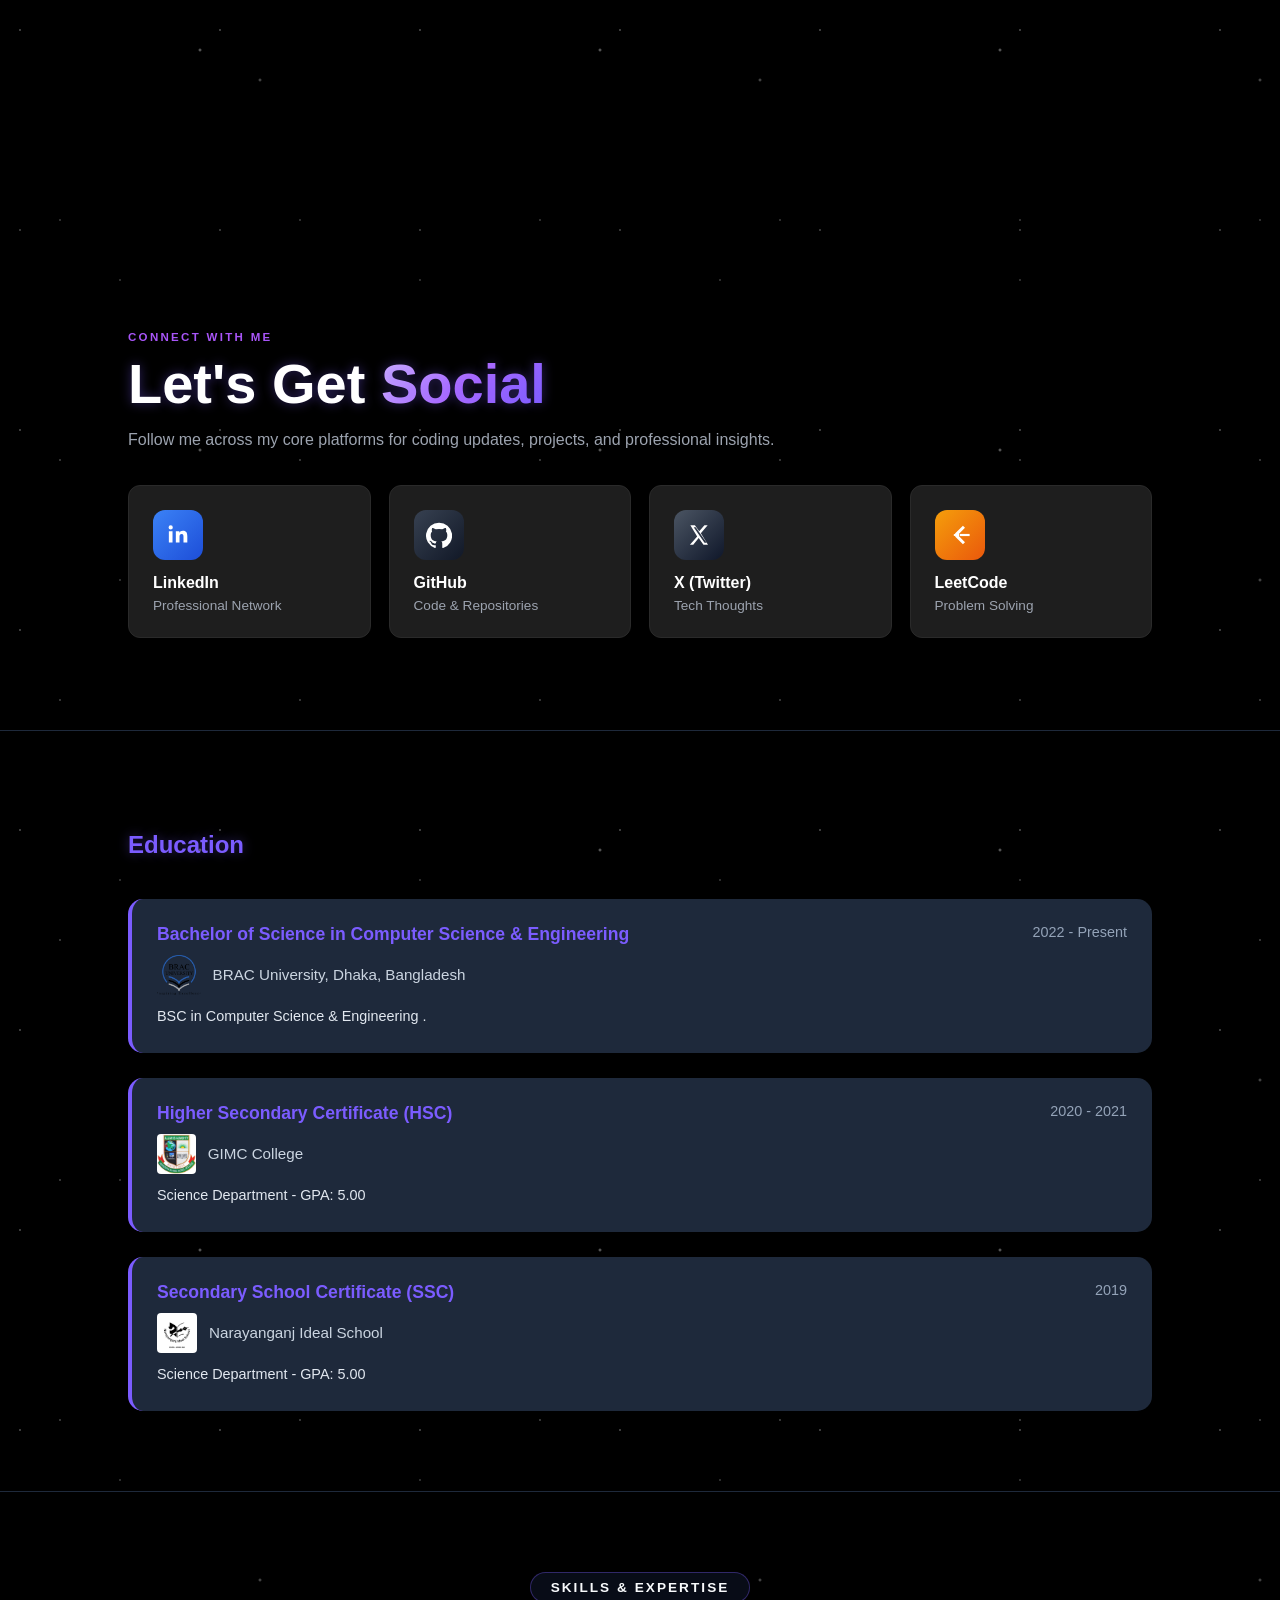
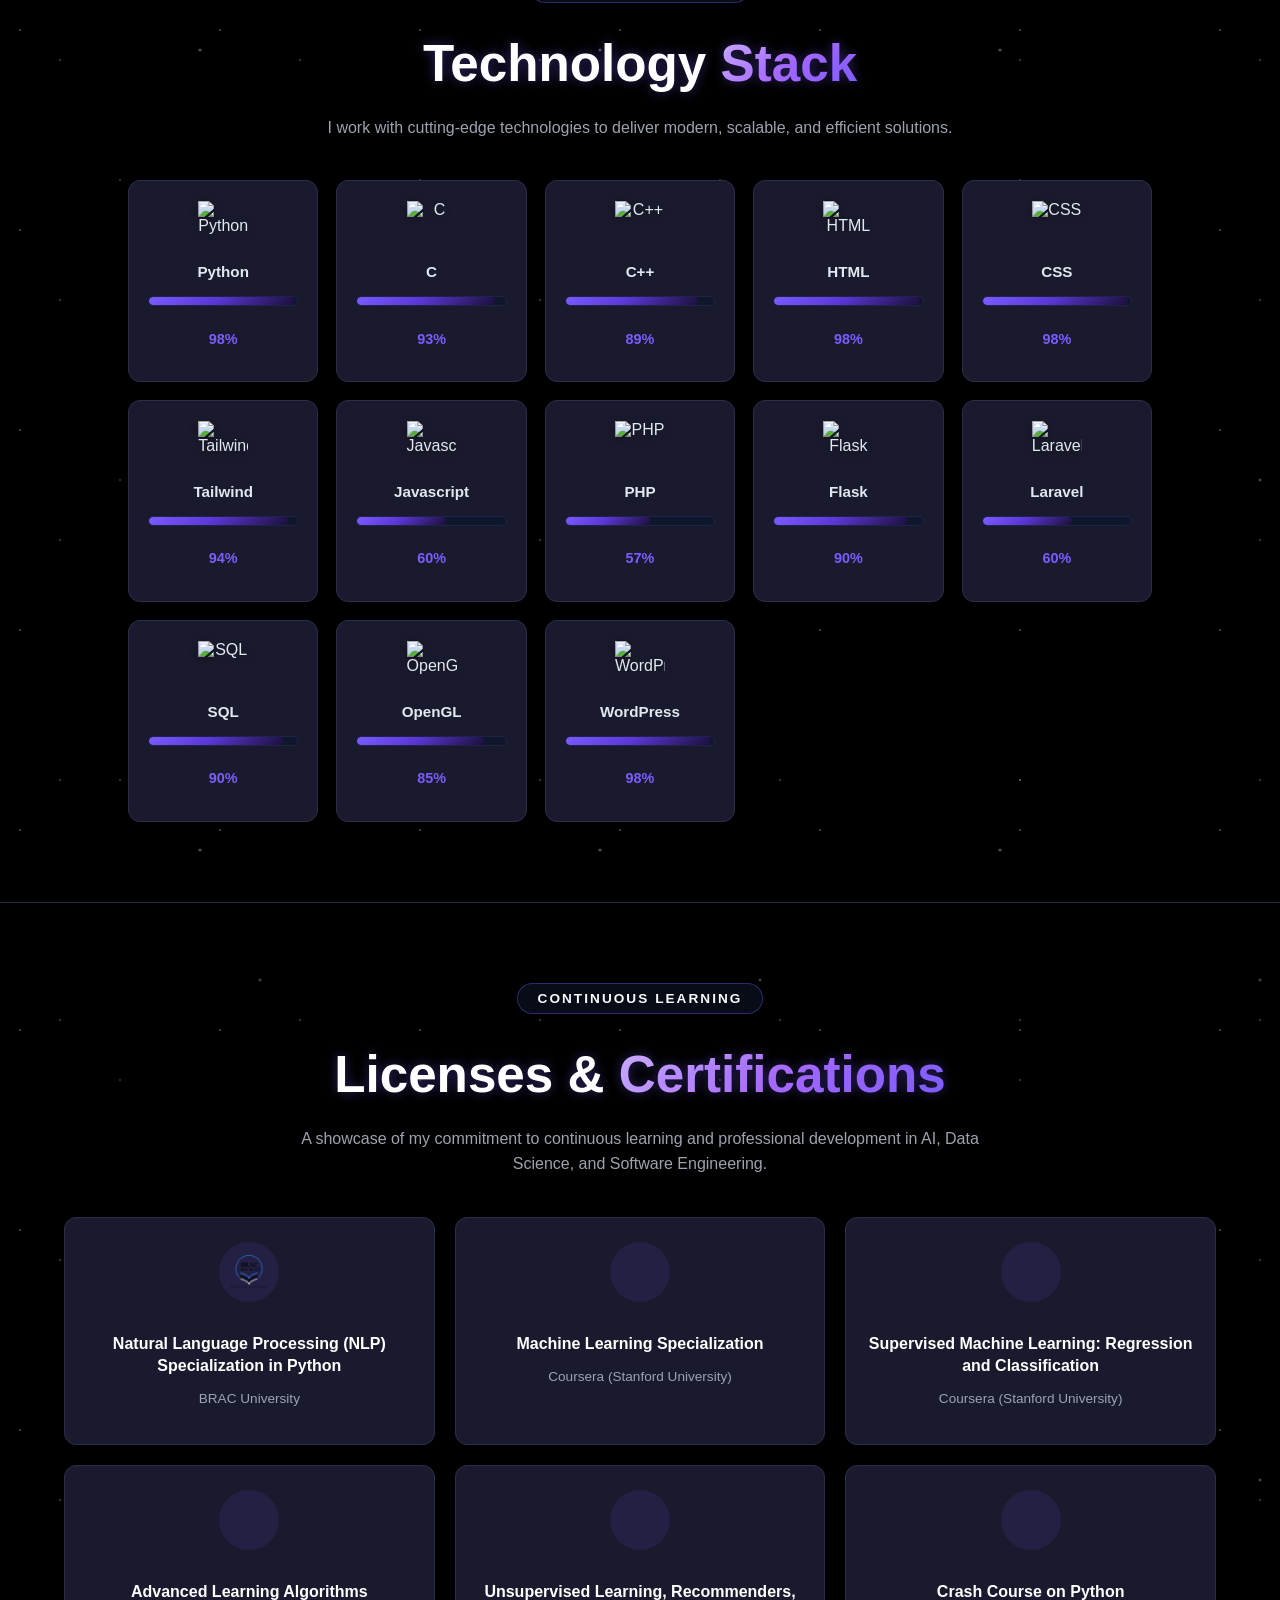
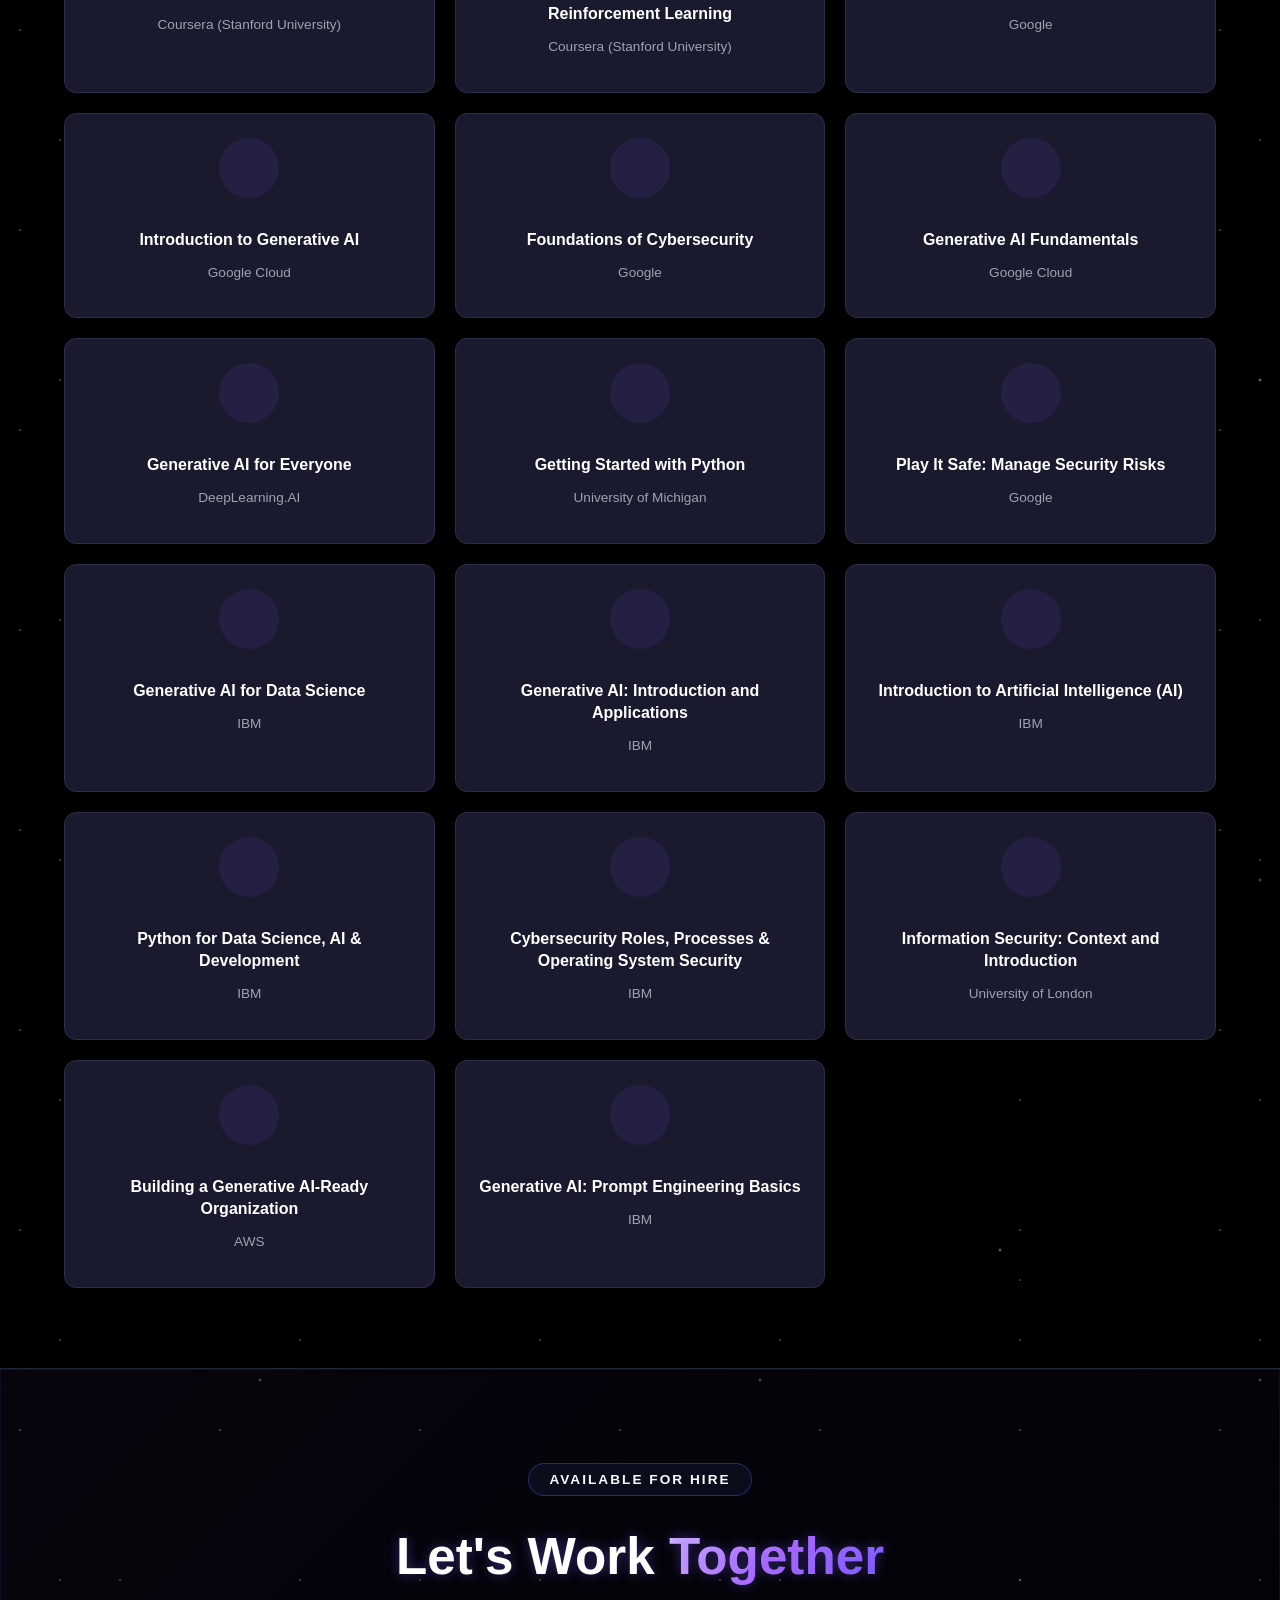
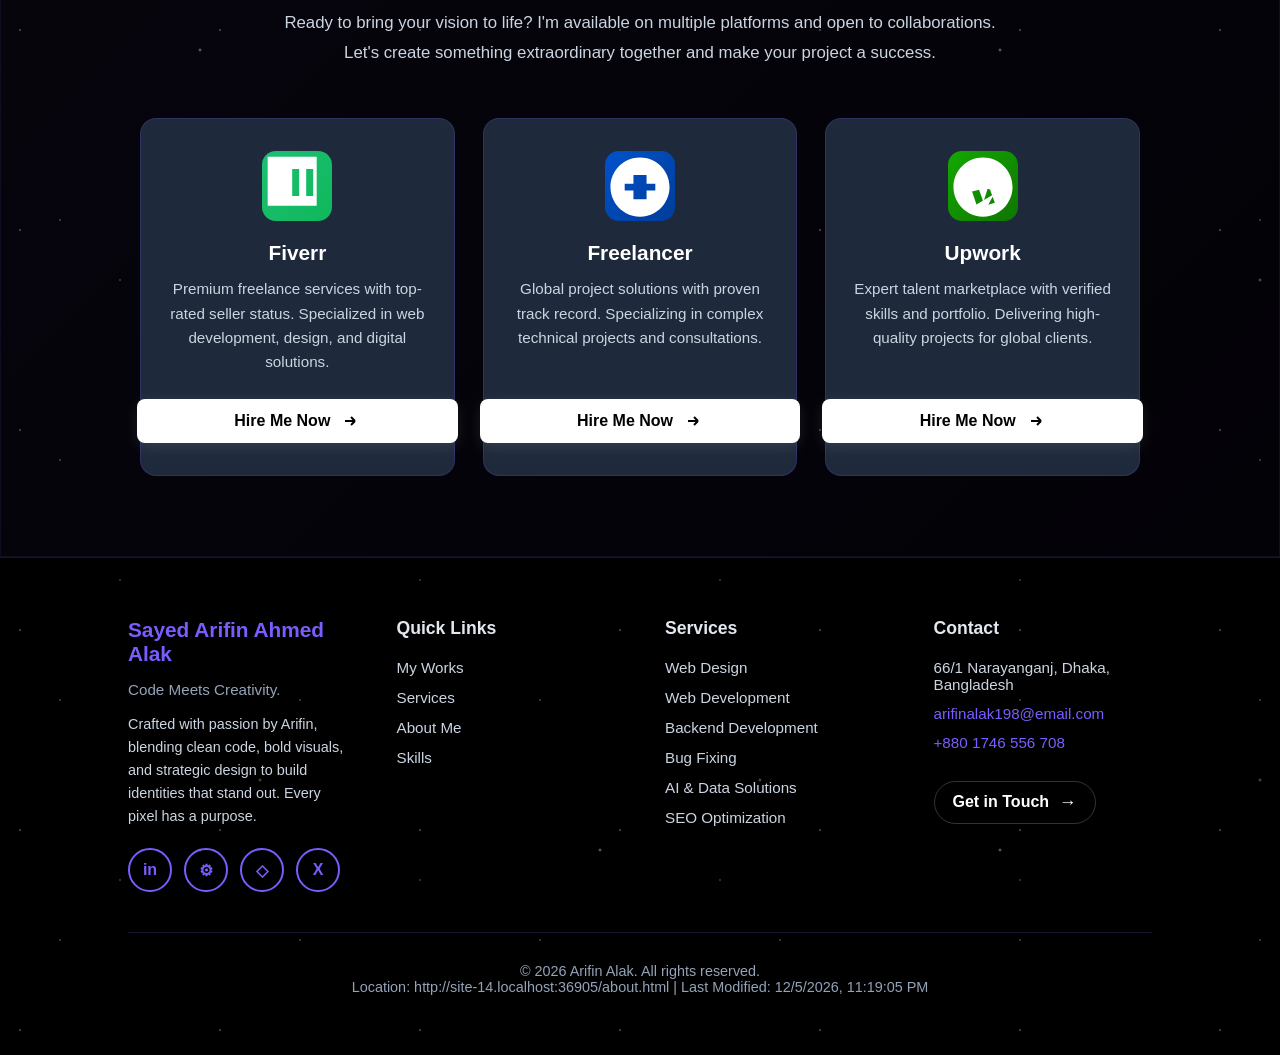
==== commit 56ce0602: "certificates" ====
--- a/about.html
+++ b/about.html
@@ -329,6 +329,214 @@
         </div>
     </section>
 
+    <section class="certificates-section" id="certificates">
+        <p class="tech-stack-subtitle">Continuous Learning</p>
+        <h2 class="tech-stack-heading">Licenses & <span class="stack-highlight">Certifications</span></h2>
+        <p class="tech-stack-description">A showcase of my commitment to continuous learning and professional development in AI, Data Science, and Software Engineering.</p>
+
+        <div class="certificates-grid">
+            <div class="cert-card">
+                <div class="cert-icon">
+                    <img src="potfolio pic/bracu_logo.png" alt="BRAC University">
+                </div>
+                <div class="cert-details">
+                    <h3>Natural Language Processing (NLP) Specialization in Python</h3>
+                    <p>BRAC University</p>
+                </div>
+            </div>
+            
+            <div class="cert-card">
+                <div class="cert-icon">
+                    <i class="fa-solid fa-certificate"></i>
+                </div>
+                <div class="cert-details">
+                    <h3>Machine Learning Specialization</h3>
+                    <p>Coursera (Stanford University)</p>
+                </div>
+            </div>
+
+            <div class="cert-card">
+                <div class="cert-icon">
+                    <i class="fa-solid fa-certificate"></i>
+                </div>
+                <div class="cert-details">
+                    <h3>Supervised Machine Learning: Regression and Classification</h3>
+                    <p>Coursera (Stanford University)</p>
+                </div>
+            </div>
+            
+            <div class="cert-card">
+                <div class="cert-icon">
+                    <i class="fa-solid fa-certificate"></i>
+                </div>
+                <div class="cert-details">
+                    <h3>Advanced Learning Algorithms</h3>
+                    <p>Coursera (Stanford University)</p>
+                </div>
+            </div>
+            
+            <div class="cert-card">
+                <div class="cert-icon">
+                    <i class="fa-solid fa-certificate"></i>
+                </div>
+                <div class="cert-details">
+                    <h3>Unsupervised Learning, Recommenders, Reinforcement Learning</h3>
+                    <p>Coursera (Stanford University)</p>
+                </div>
+            </div>
+            
+            <div class="cert-card">
+                <div class="cert-icon">
+                    <i class="fa-brands fa-google"></i>
+                </div>
+                <div class="cert-details">
+                    <h3>Crash Course on Python</h3>
+                    <p>Google</p>
+                </div>
+            </div>
+            
+            <div class="cert-card">
+                <div class="cert-icon">
+                    <i class="fa-brands fa-google"></i>
+                </div>
+                <div class="cert-details">
+                    <h3>Introduction to Generative AI</h3>
+                    <p>Google Cloud</p>
+                </div>
+            </div>
+            
+            <div class="cert-card">
+                <div class="cert-icon">
+                    <i class="fa-brands fa-google"></i>
+                </div>
+                <div class="cert-details">
+                    <h3>Foundations of Cybersecurity</h3>
+                    <p>Google</p>
+                </div>
+            </div>
+            
+            <div class="cert-card">
+                <div class="cert-icon">
+                    <i class="fa-brands fa-google"></i>
+                </div>
+                <div class="cert-details">
+                    <h3>Generative AI Fundamentals</h3>
+                    <p>Google Cloud</p>
+                </div>
+            </div>
+            
+            <div class="cert-card">
+                <div class="cert-icon">
+                    <i class="fa-solid fa-certificate"></i>
+                </div>
+                <div class="cert-details">
+                    <h3>Generative AI for Everyone</h3>
+                    <p>DeepLearning.AI</p>
+                </div>
+            </div>
+            
+            <div class="cert-card">
+                <div class="cert-icon">
+                    <i class="fa-solid fa-certificate"></i>
+                </div>
+                <div class="cert-details">
+                    <h3>Getting Started with Python</h3>
+                    <p>University of Michigan</p>
+                </div>
+            </div>
+            
+            <div class="cert-card">
+                <div class="cert-icon">
+                    <i class="fa-brands fa-google"></i>
+                </div>
+                <div class="cert-details">
+                    <h3>Play It Safe: Manage Security Risks</h3>
+                    <p>Google</p>
+                </div>
+            </div>
+            
+            <div class="cert-card">
+                <div class="cert-icon">
+                    <i class="fa-solid fa-certificate"></i>
+                </div>
+                <div class="cert-details">
+                    <h3>Generative AI for Data Science</h3>
+                    <p>IBM</p>
+                </div>
+            </div>
+            
+            <div class="cert-card">
+                <div class="cert-icon">
+                    <i class="fa-solid fa-certificate"></i>
+                </div>
+                <div class="cert-details">
+                    <h3>Generative AI: Introduction and Applications</h3>
+                    <p>IBM</p>
+                </div>
+            </div>
+            
+            <div class="cert-card">
+                <div class="cert-icon">
+                    <i class="fa-solid fa-certificate"></i>
+                </div>
+                <div class="cert-details">
+                    <h3>Introduction to Artificial Intelligence (AI)</h3>
+                    <p>IBM</p>
+                </div>
+            </div>
+            
+            <div class="cert-card">
+                <div class="cert-icon">
+                    <i class="fa-solid fa-certificate"></i>
+                </div>
+                <div class="cert-details">
+                    <h3>Python for Data Science, AI & Development</h3>
+                    <p>IBM</p>
+                </div>
+            </div>
+            
+            <div class="cert-card">
+                <div class="cert-icon">
+                    <i class="fa-solid fa-certificate"></i>
+                </div>
+                <div class="cert-details">
+                    <h3>Cybersecurity Roles, Processes & Operating System Security</h3>
+                    <p>IBM</p>
+                </div>
+            </div>
+            
+            <div class="cert-card">
+                <div class="cert-icon">
+                    <i class="fa-solid fa-certificate"></i>
+                </div>
+                <div class="cert-details">
+                    <h3>Information Security: Context and Introduction</h3>
+                    <p>University of London</p>
+                </div>
+            </div>
+            
+            <div class="cert-card">
+                <div class="cert-icon">
+                    <i class="fa-brands fa-aws"></i>
+                </div>
+                <div class="cert-details">
+                    <h3>Building a Generative AI-Ready Organization</h3>
+                    <p>AWS</p>
+                </div>
+            </div>
+            
+            <div class="cert-card">
+                <div class="cert-icon">
+                    <i class="fa-solid fa-certificate"></i>
+                </div>
+                <div class="cert-details">
+                    <h3>Generative AI: Prompt Engineering Basics</h3>
+                    <p>IBM</p>
+                </div>
+            </div>
+        </div>
+    </section>
+
     <section class="hire-section">
         <div class="hire-content">
             <p class="hire-badge">Available for Hire</p>
--- a/style.css
+++ b/style.css
@@ -2934,4 +2934,69 @@
     50% {
         background-position: center 64%;
     }
+}
+
+/* ── Certificates Section ───────────────────────── */
+.certificates-section {
+    padding: 80px 5%;
+    text-align: center;
+    max-width: 1300px;
+    margin: 0 auto;
+}
+
+.certificates-grid {
+    display: grid;
+    grid-template-columns: repeat(auto-fill, minmax(280px, 1fr));
+    gap: 20px;
+    margin-top: 40px;
+}
+
+.cert-card {
+    background: #1a1a2e;
+    border: 1px solid #2d2d4a;
+    border-radius: 12px;
+    padding: 24px 20px;
+    display: flex;
+    flex-direction: column;
+    align-items: center;
+    text-align: center;
+    transition: transform 0.3s ease, box-shadow 0.3s ease;
+    gap: 15px;
+}
+
+.cert-card:hover {
+    transform: translateY(-5px);
+    box-shadow: 0 10px 20px rgba(123, 92, 255, 0.15);
+    border-color: rgba(123, 92, 255, 0.5);
+}
+
+.cert-icon {
+    width: 60px;
+    height: 60px;
+    background: rgba(123, 92, 255, 0.1);
+    border-radius: 50%;
+    display: flex;
+    align-items: center;
+    justify-content: center;
+    color: #b06cff;
+    font-size: 28px;
+}
+
+.cert-icon img {
+    width: 36px;
+    height: 36px;
+    object-fit: contain;
+}
+
+.cert-details h3 {
+    color: #ffffff;
+    font-size: 1rem;
+    font-weight: 600;
+    line-height: 1.4;
+    margin-bottom: 8px;
+}
+
+.cert-details p {
+    color: #9ca3af;
+    font-size: 0.85rem;
 }
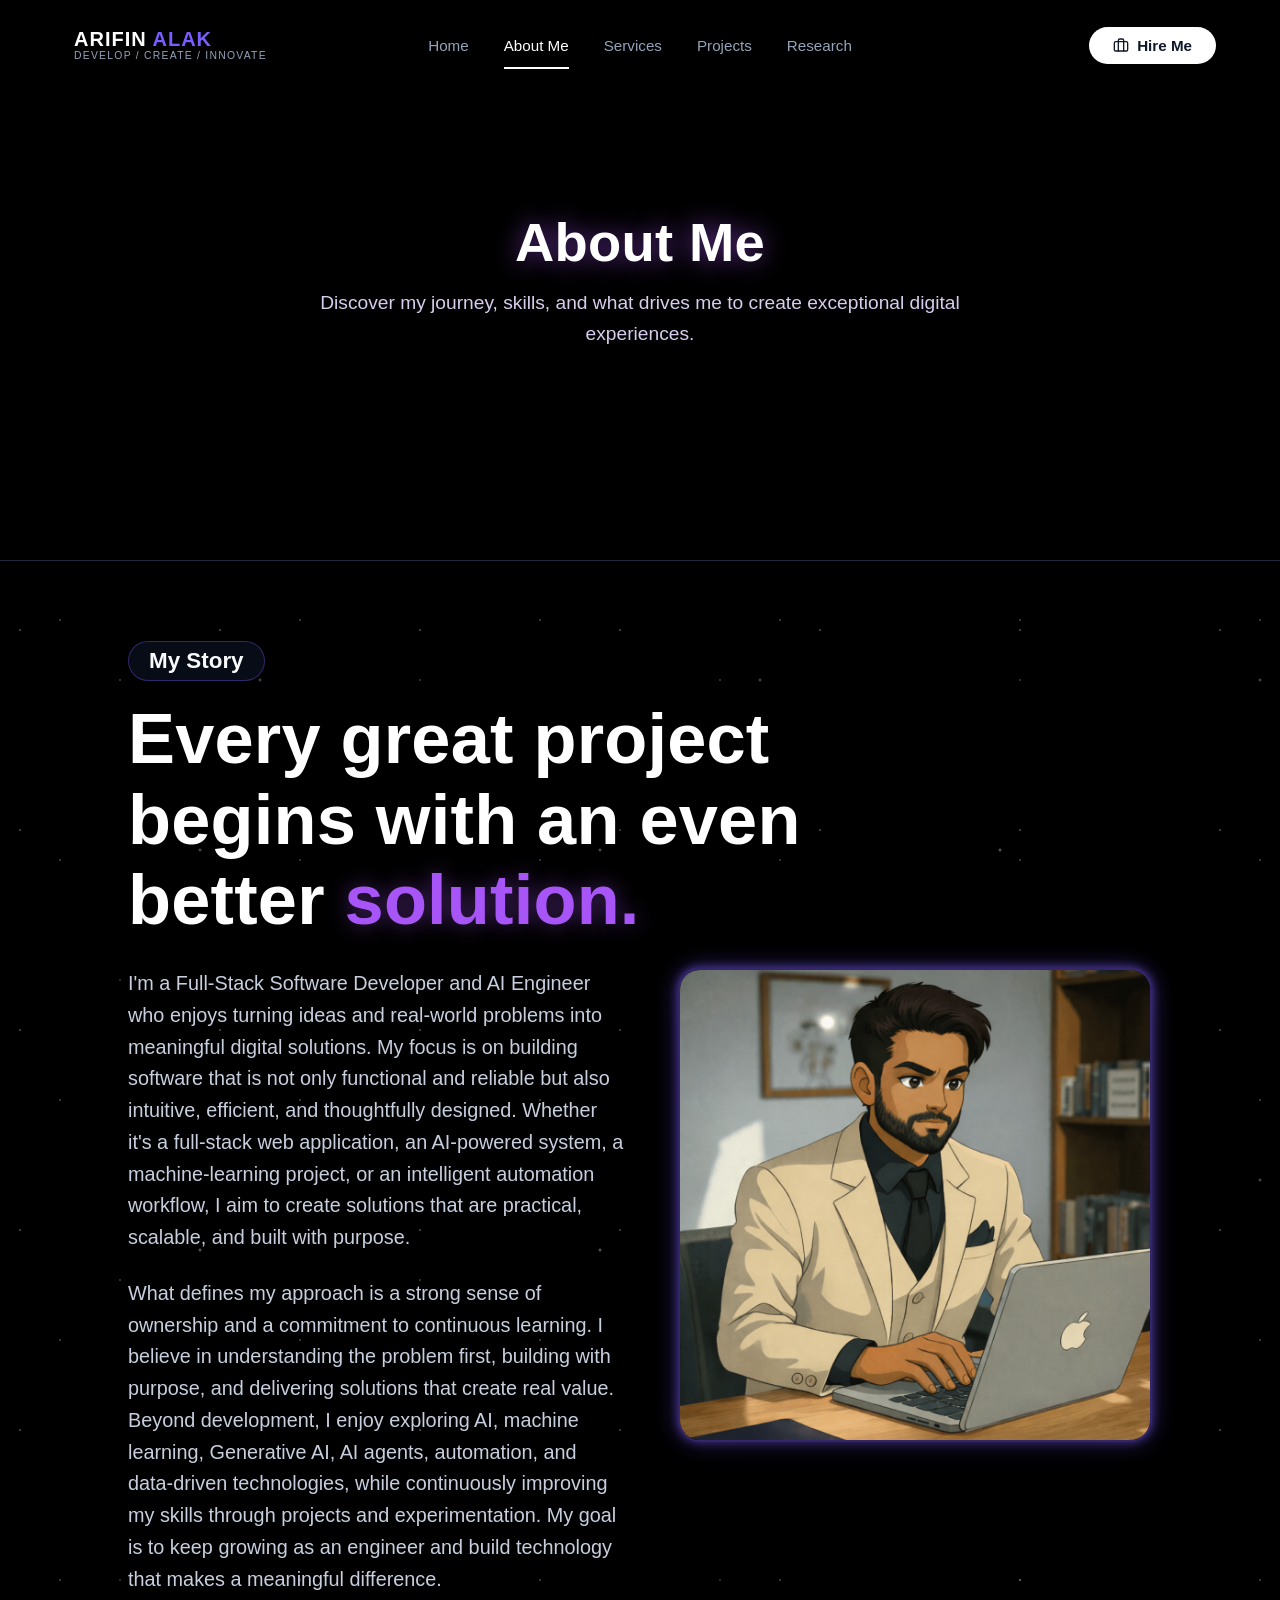
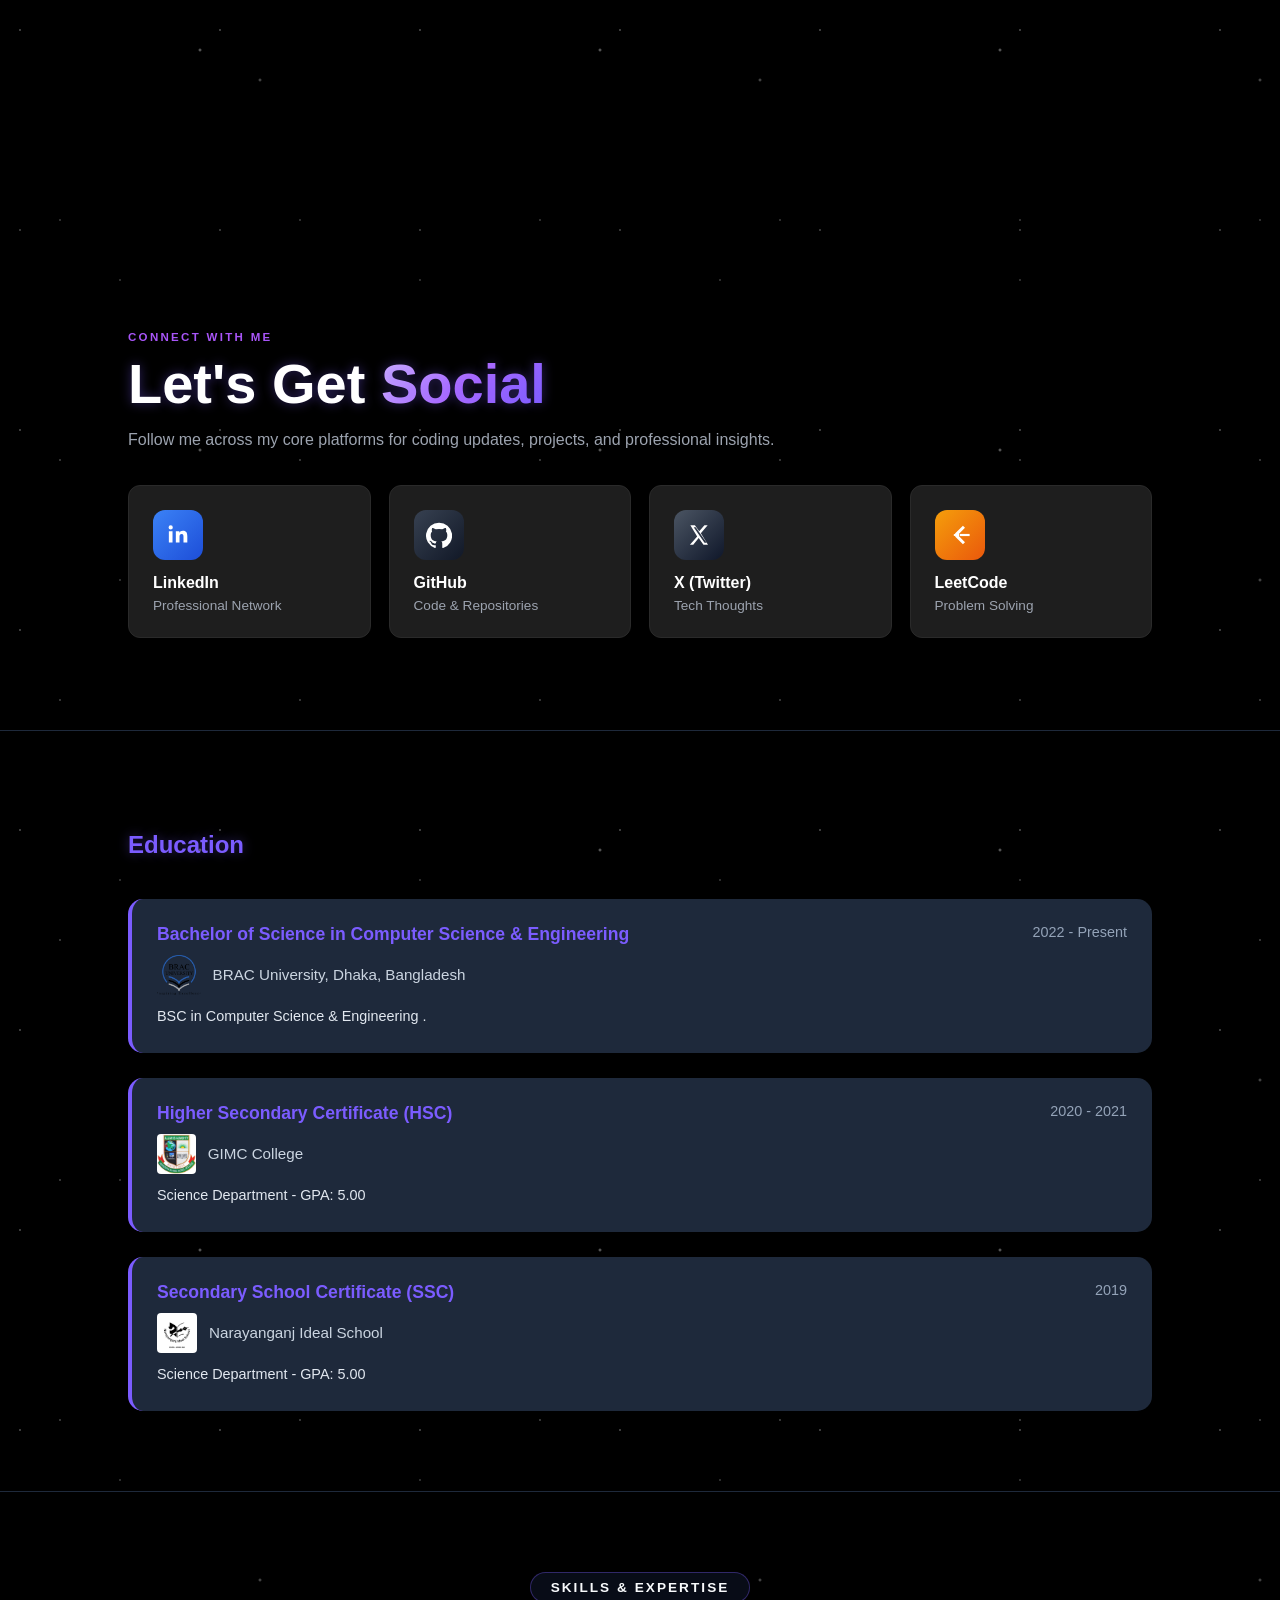
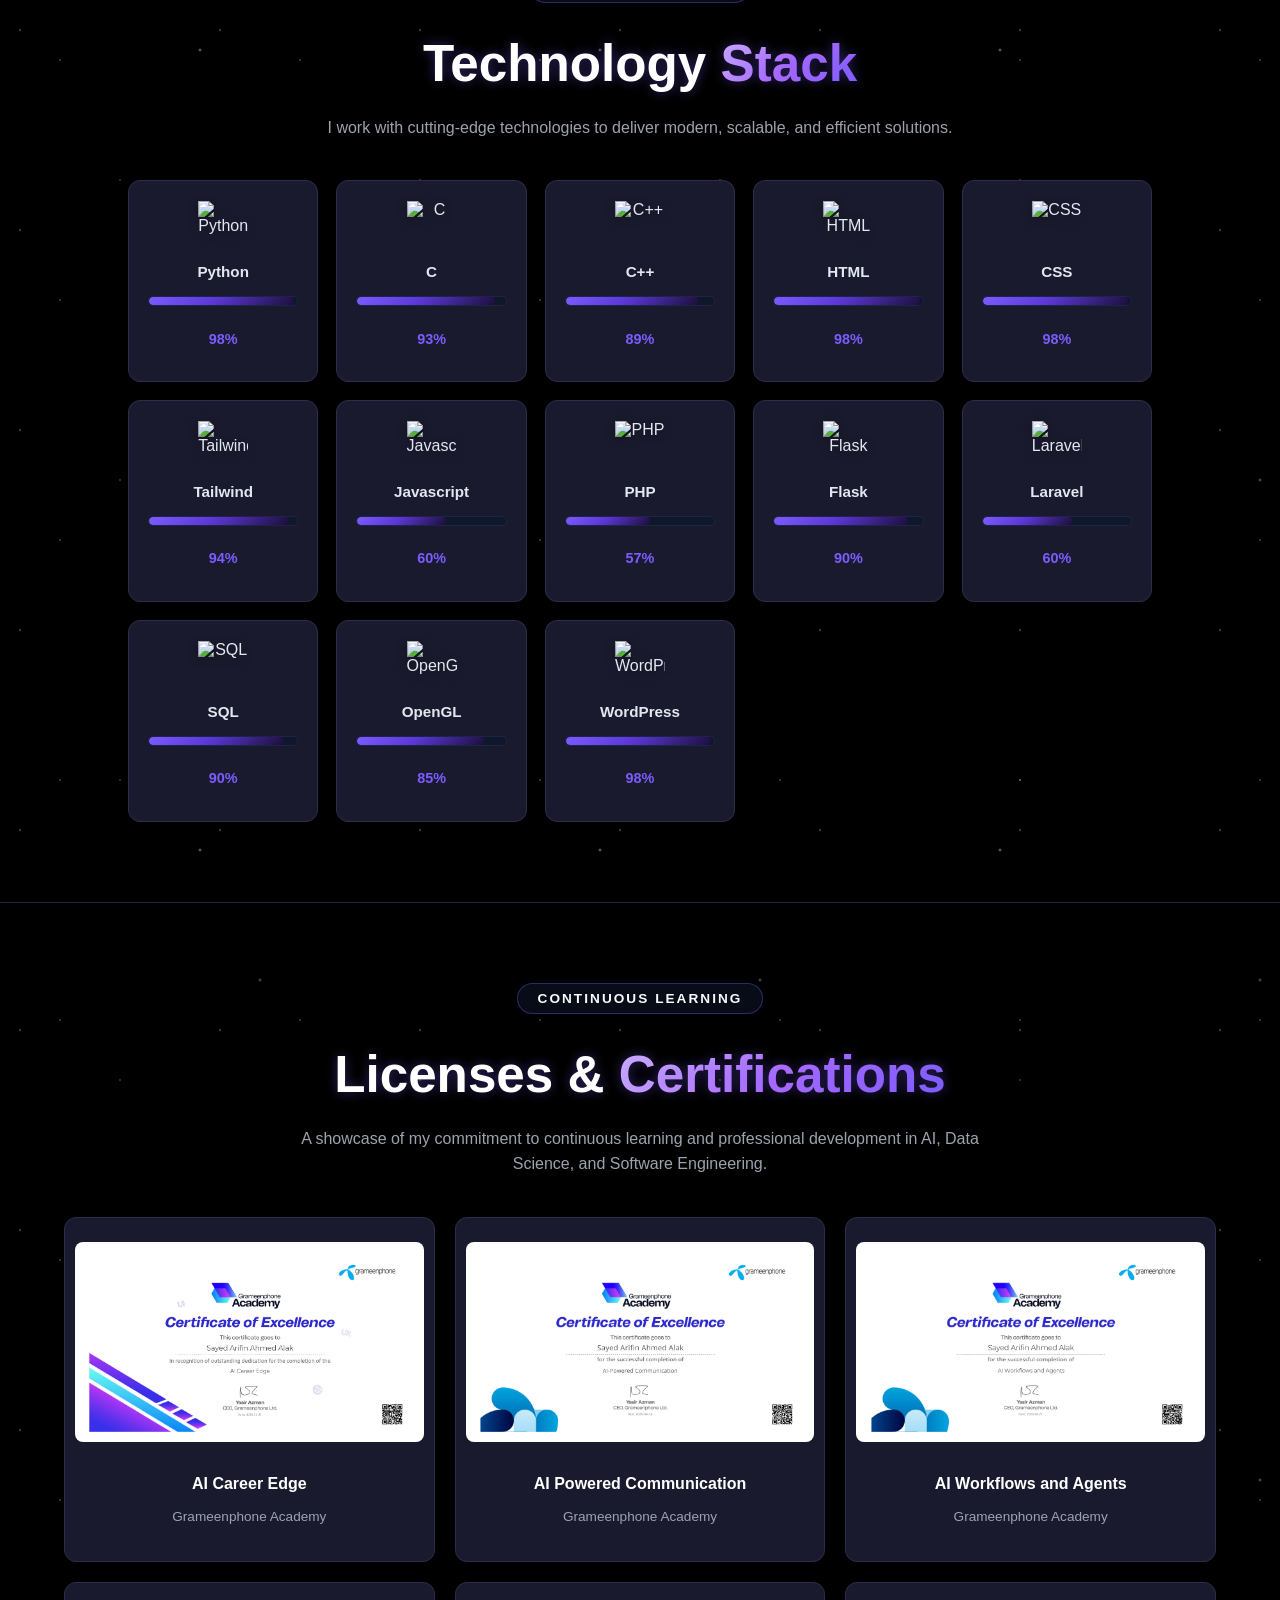
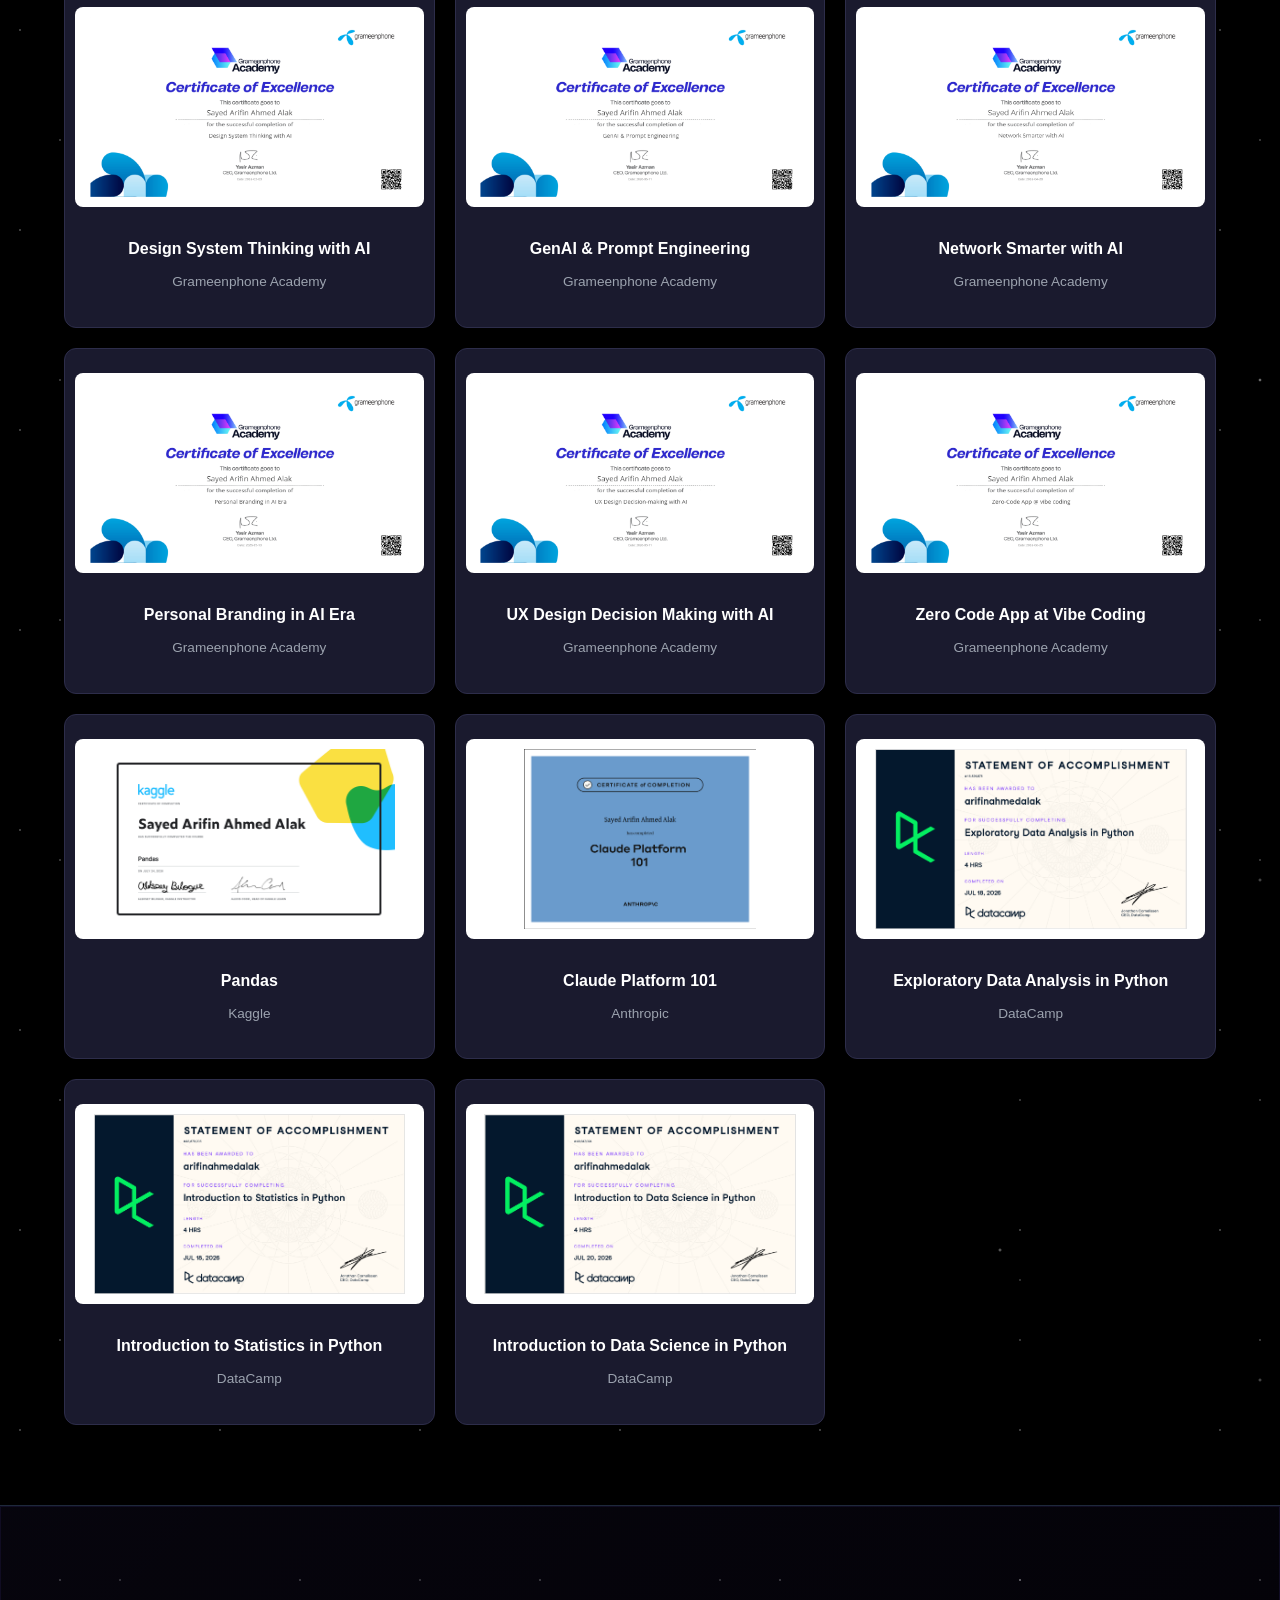
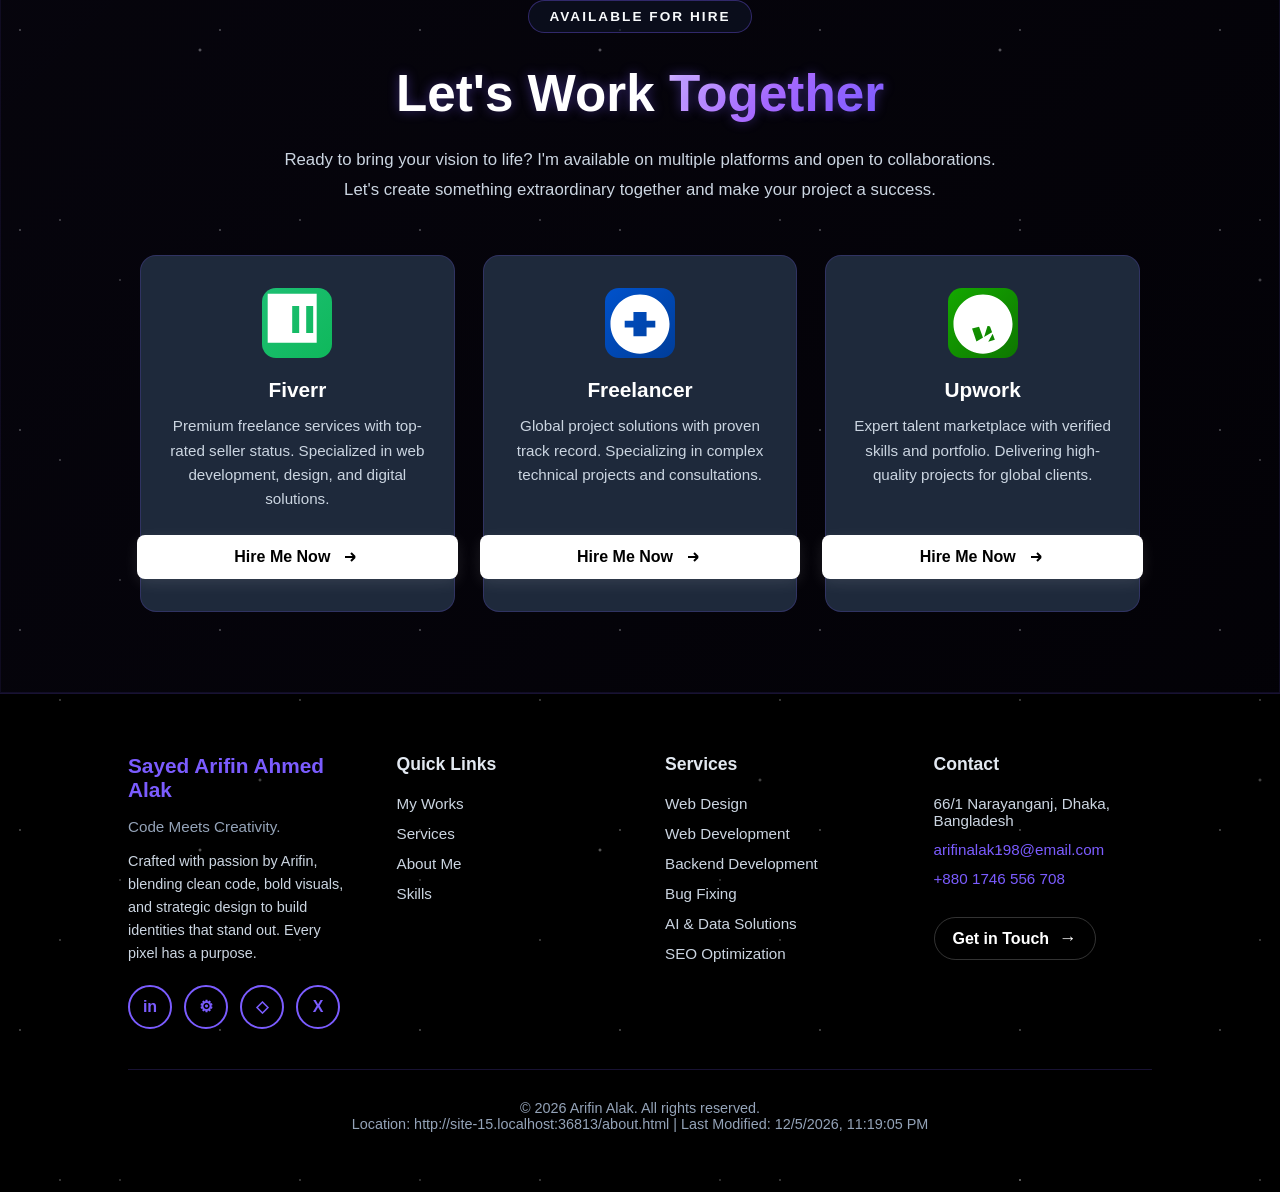
==== commit a9b47a60: "updated certificate" ====
--- a/about.html
+++ b/about.html
@@ -335,205 +335,123 @@
         <p class="tech-stack-description">A showcase of my commitment to continuous learning and professional development in AI, Data Science, and Software Engineering.</p>
 
         <div class="certificates-grid">
-            <div class="cert-card">
-                <div class="cert-icon">
-                    <img src="potfolio pic/bracu_logo.png" alt="BRAC University">
-                </div>
-                <div class="cert-details">
-                    <h3>Natural Language Processing (NLP) Specialization in Python</h3>
-                    <p>BRAC University</p>
-                </div>
-            </div>
             
-            <div class="cert-card">
-                <div class="cert-icon">
-                    <i class="fa-solid fa-certificate"></i>
-                </div>
-                <div class="cert-details">
-                    <h3>Machine Learning Specialization</h3>
-                    <p>Coursera (Stanford University)</p>
-                </div>
-            </div>
-
-            <div class="cert-card">
-                <div class="cert-icon">
-                    <i class="fa-solid fa-certificate"></i>
-                </div>
-                <div class="cert-details">
-                    <h3>Supervised Machine Learning: Regression and Classification</h3>
-                    <p>Coursera (Stanford University)</p>
-                </div>
-            </div>
-            
-            <div class="cert-card">
-                <div class="cert-icon">
-                    <i class="fa-solid fa-certificate"></i>
-                </div>
-                <div class="cert-details">
-                    <h3>Advanced Learning Algorithms</h3>
-                    <p>Coursera (Stanford University)</p>
-                </div>
-            </div>
-            
-            <div class="cert-card">
-                <div class="cert-icon">
-                    <i class="fa-solid fa-certificate"></i>
-                </div>
-                <div class="cert-details">
-                    <h3>Unsupervised Learning, Recommenders, Reinforcement Learning</h3>
-                    <p>Coursera (Stanford University)</p>
-                </div>
-            </div>
-            
-            <div class="cert-card">
-                <div class="cert-icon">
-                    <i class="fa-brands fa-google"></i>
-                </div>
-                <div class="cert-details">
-                    <h3>Crash Course on Python</h3>
-                    <p>Google</p>
-                </div>
-            </div>
-            
-            <div class="cert-card">
-                <div class="cert-icon">
-                    <i class="fa-brands fa-google"></i>
-                </div>
-                <div class="cert-details">
-                    <h3>Introduction to Generative AI</h3>
-                    <p>Google Cloud</p>
-                </div>
-            </div>
-            
-            <div class="cert-card">
-                <div class="cert-icon">
-                    <i class="fa-brands fa-google"></i>
-                </div>
-                <div class="cert-details">
-                    <h3>Foundations of Cybersecurity</h3>
-                    <p>Google</p>
-                </div>
-            </div>
-            
-            <div class="cert-card">
-                <div class="cert-icon">
-                    <i class="fa-brands fa-google"></i>
-                </div>
-                <div class="cert-details">
-                    <h3>Generative AI Fundamentals</h3>
-                    <p>Google Cloud</p>
-                </div>
-            </div>
-            
-            <div class="cert-card">
-                <div class="cert-icon">
-                    <i class="fa-solid fa-certificate"></i>
-                </div>
-                <div class="cert-details">
-                    <h3>Generative AI for Everyone</h3>
-                    <p>DeepLearning.AI</p>
-                </div>
-            </div>
-            
-            <div class="cert-card">
-                <div class="cert-icon">
-                    <i class="fa-solid fa-certificate"></i>
-                </div>
-                <div class="cert-details">
-                    <h3>Getting Started with Python</h3>
-                    <p>University of Michigan</p>
-                </div>
-            </div>
-            
-            <div class="cert-card">
-                <div class="cert-icon">
-                    <i class="fa-brands fa-google"></i>
-                </div>
-                <div class="cert-details">
-                    <h3>Play It Safe: Manage Security Risks</h3>
-                    <p>Google</p>
-                </div>
-            </div>
-            
-            <div class="cert-card">
-                <div class="cert-icon">
-                    <i class="fa-solid fa-certificate"></i>
-                </div>
-                <div class="cert-details">
-                    <h3>Generative AI for Data Science</h3>
-                    <p>IBM</p>
-                </div>
-            </div>
-            
-            <div class="cert-card">
-                <div class="cert-icon">
-                    <i class="fa-solid fa-certificate"></i>
-                </div>
-                <div class="cert-details">
-                    <h3>Generative AI: Introduction and Applications</h3>
-                    <p>IBM</p>
-                </div>
-            </div>
-            
-            <div class="cert-card">
-                <div class="cert-icon">
-                    <i class="fa-solid fa-certificate"></i>
-                </div>
-                <div class="cert-details">
-                    <h3>Introduction to Artificial Intelligence (AI)</h3>
-                    <p>IBM</p>
-                </div>
-            </div>
-            
-            <div class="cert-card">
-                <div class="cert-icon">
-                    <i class="fa-solid fa-certificate"></i>
-                </div>
-                <div class="cert-details">
-                    <h3>Python for Data Science, AI & Development</h3>
-                    <p>IBM</p>
-                </div>
-            </div>
-            
-            <div class="cert-card">
-                <div class="cert-icon">
-                    <i class="fa-solid fa-certificate"></i>
-                </div>
-                <div class="cert-details">
-                    <h3>Cybersecurity Roles, Processes & Operating System Security</h3>
-                    <p>IBM</p>
-                </div>
-            </div>
-            
-            <div class="cert-card">
-                <div class="cert-icon">
-                    <i class="fa-solid fa-certificate"></i>
-                </div>
-                <div class="cert-details">
-                    <h3>Information Security: Context and Introduction</h3>
-                    <p>University of London</p>
-                </div>
-            </div>
-            
-            <div class="cert-card">
-                <div class="cert-icon">
-                    <i class="fa-brands fa-aws"></i>
-                </div>
-                <div class="cert-details">
-                    <h3>Building a Generative AI-Ready Organization</h3>
-                    <p>AWS</p>
-                </div>
-            </div>
-            
-            <div class="cert-card">
-                <div class="cert-icon">
-                    <i class="fa-solid fa-certificate"></i>
-                </div>
-                <div class="cert-details">
-                    <h3>Generative AI: Prompt Engineering Basics</h3>
-                    <p>IBM</p>
-                </div>
-            </div>
+            <!-- Grameenphone Academy -->
+            <div class="cert-card">
+                <img src="Certificates/certificate-ai-career-edge.pdf.jpg" alt="AI Career Edge" class="cert-img">
+                <div class="cert-details">
+                    <h3>AI Career Edge</h3>
+                    <p>Grameenphone Academy</p>
+                </div>
+            </div>
+
+            <div class="cert-card">
+                <img src="Certificates/certificate-ai-powered-communication.pdf.jpg" alt="AI Powered Communication" class="cert-img">
+                <div class="cert-details">
+                    <h3>AI Powered Communication</h3>
+                    <p>Grameenphone Academy</p>
+                </div>
+            </div>
+
+            <div class="cert-card">
+                <img src="Certificates/certificate-ai-workflows-and-agents.pdf.jpg" alt="AI Workflows and Agents" class="cert-img">
+                <div class="cert-details">
+                    <h3>AI Workflows and Agents</h3>
+                    <p>Grameenphone Academy</p>
+                </div>
+            </div>
+
+            <div class="cert-card">
+                <img src="Certificates/certificate-design-system-thinking-with-ai.pdf.jpg" alt="Design System Thinking with AI" class="cert-img">
+                <div class="cert-details">
+                    <h3>Design System Thinking with AI</h3>
+                    <p>Grameenphone Academy</p>
+                </div>
+            </div>
+
+            <div class="cert-card">
+                <img src="Certificates/certificate-genai-prompt-engineering.pdf.jpg" alt="GenAI & Prompt Engineering" class="cert-img">
+                <div class="cert-details">
+                    <h3>GenAI & Prompt Engineering</h3>
+                    <p>Grameenphone Academy</p>
+                </div>
+            </div>
+
+            <div class="cert-card">
+                <img src="Certificates/certificate-network-smarter-with-ai.pdf.jpg" alt="Network Smarter with AI" class="cert-img">
+                <div class="cert-details">
+                    <h3>Network Smarter with AI</h3>
+                    <p>Grameenphone Academy</p>
+                </div>
+            </div>
+
+            <div class="cert-card">
+                <img src="Certificates/certificate-personal-branding-in-ai-era.pdf.jpg" alt="Personal Branding in AI Era" class="cert-img">
+                <div class="cert-details">
+                    <h3>Personal Branding in AI Era</h3>
+                    <p>Grameenphone Academy</p>
+                </div>
+            </div>
+
+            <div class="cert-card">
+                <img src="Certificates/certificate-ux-design-decision-making-with-ai.pdf.jpg" alt="UX Design Decision Making with AI" class="cert-img">
+                <div class="cert-details">
+                    <h3>UX Design Decision Making with AI</h3>
+                    <p>Grameenphone Academy</p>
+                </div>
+            </div>
+
+            <div class="cert-card">
+                <img src="Certificates/certificate-zero-code-app-at-vibe-coding.pdf.jpg" alt="Zero Code App at Vibe Coding" class="cert-img">
+                <div class="cert-details">
+                    <h3>Zero Code App at Vibe Coding</h3>
+                    <p>Grameenphone Academy</p>
+                </div>
+            </div>
+
+            <!-- Kaggle -->
+            <div class="cert-card">
+                <img src="Certificates/Sayed Arifin Ahmed Alak - Pandas.png" alt="Pandas" class="cert-img">
+                <div class="cert-details">
+                    <h3>Pandas</h3>
+                    <p>Kaggle</p>
+                </div>
+            </div>
+
+            <!-- Anthropic -->
+            <div class="cert-card">
+                <img src="Certificates/Screenshot 2026-07-11 140323.png" alt="Claude Platform 101" class="cert-img">
+                <div class="cert-details">
+                    <h3>Claude Platform 101</h3>
+                    <p>Anthropic</p>
+                </div>
+            </div>
+
+            <!-- DataCamp -->
+            <div class="cert-card">
+                <img src="Certificates/Screenshot 2026-07-21 014705.png" alt="Exploratory Data Analysis in Python" class="cert-img">
+                <div class="cert-details">
+                    <h3>Exploratory Data Analysis in Python</h3>
+                    <p>DataCamp</p>
+                </div>
+            </div>
+
+            <div class="cert-card">
+                <img src="Certificates/Screenshot 2026-07-21 014731.png" alt="Introduction to Statistics in Python" class="cert-img">
+                <div class="cert-details">
+                    <h3>Introduction to Statistics in Python</h3>
+                    <p>DataCamp</p>
+                </div>
+            </div>
+
+            <div class="cert-card">
+                <img src="Certificates/Screenshot 2026-07-21 014748.png" alt="Introduction to Data Science in Python" class="cert-img">
+                <div class="cert-details">
+                    <h3>Introduction to Data Science in Python</h3>
+                    <p>DataCamp</p>
+                </div>
+            </div>
+
         </div>
     </section>
 
--- a/style.css
+++ b/style.css
@@ -2970,22 +2970,17 @@
     border-color: rgba(123, 92, 255, 0.5);
 }
 
-.cert-icon {
-    width: 60px;
-    height: 60px;
-    background: rgba(123, 92, 255, 0.1);
-    border-radius: 50%;
-    display: flex;
-    align-items: center;
-    justify-content: center;
-    color: #b06cff;
-    font-size: 28px;
-}
-
-.cert-icon img {
-    width: 36px;
-    height: 36px;
+.cert-img {
+    width: 100%;
+    height: 180px;
     object-fit: contain;
+    border-radius: 8px;
+    background: #ffffff;
+    padding: 10px;
+}
+
+.cert-details {
+    width: 100%;
 }
 
 .cert-details h3 {
